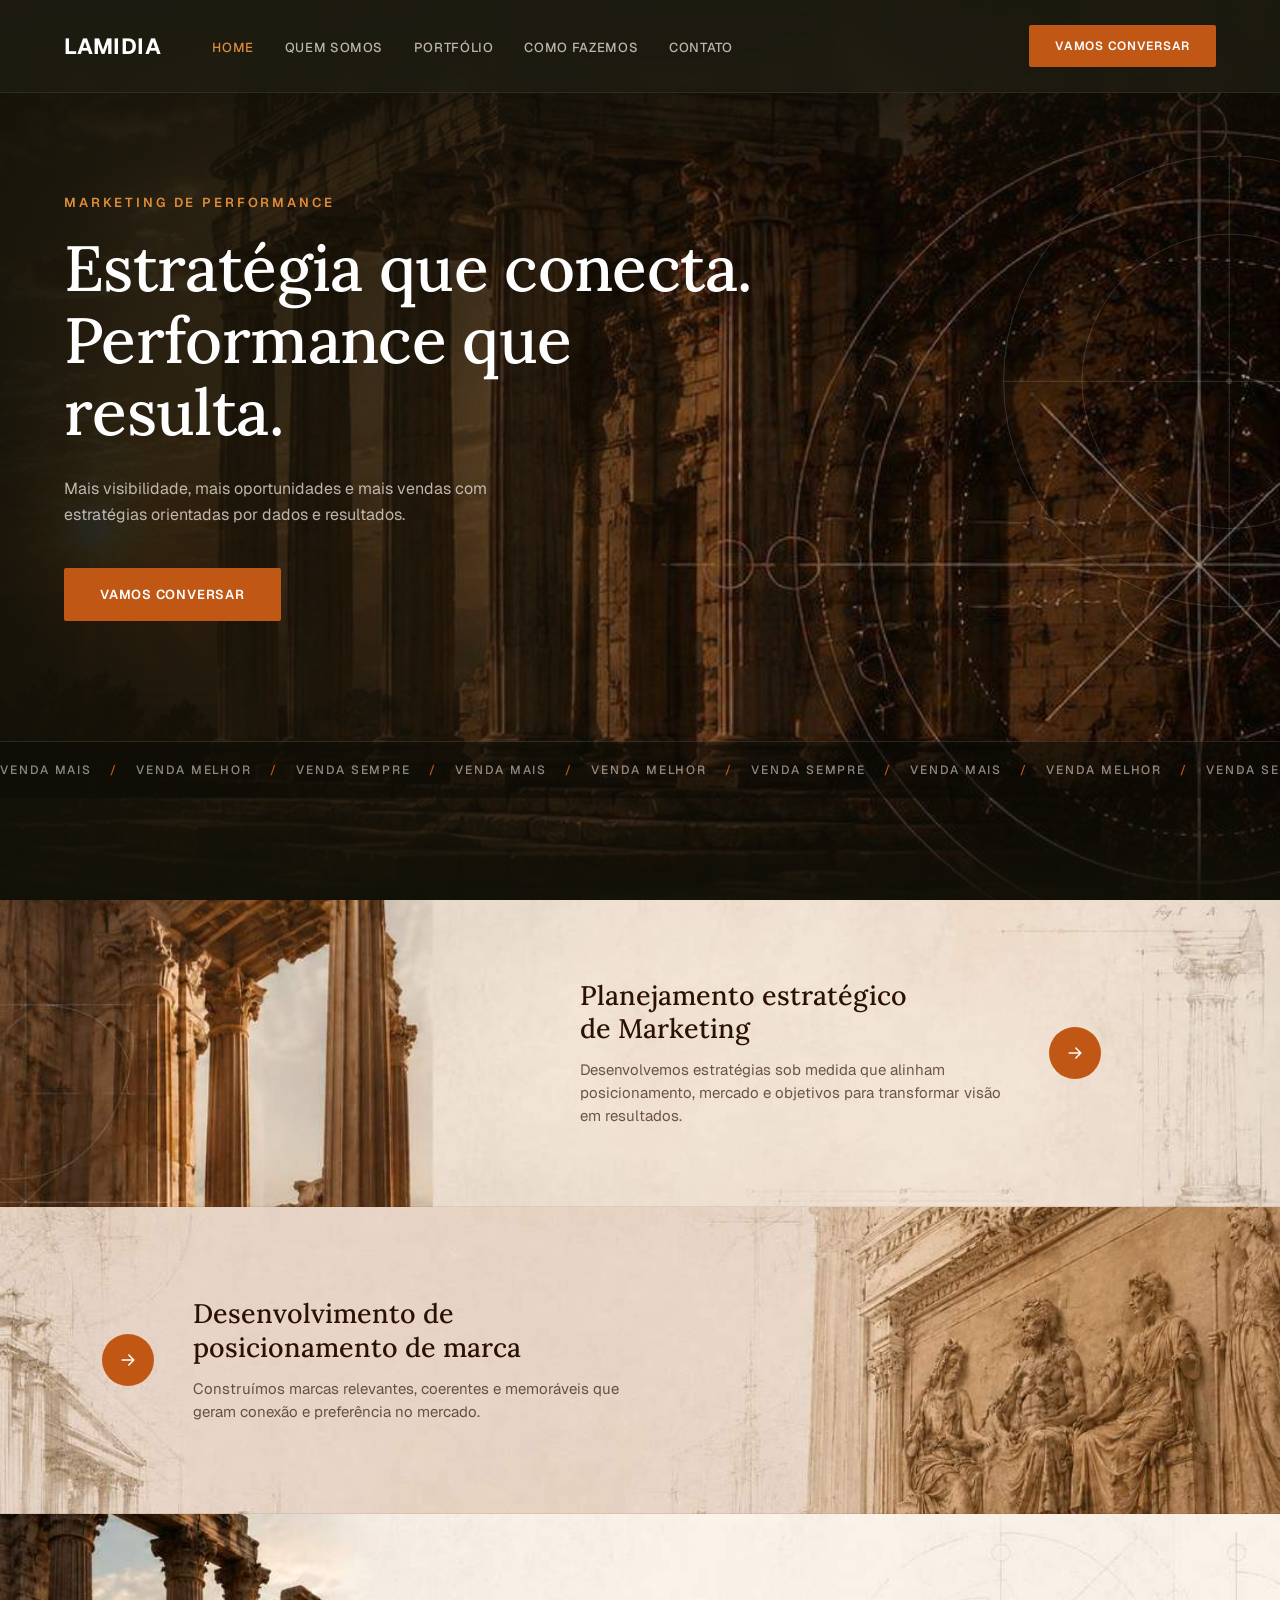
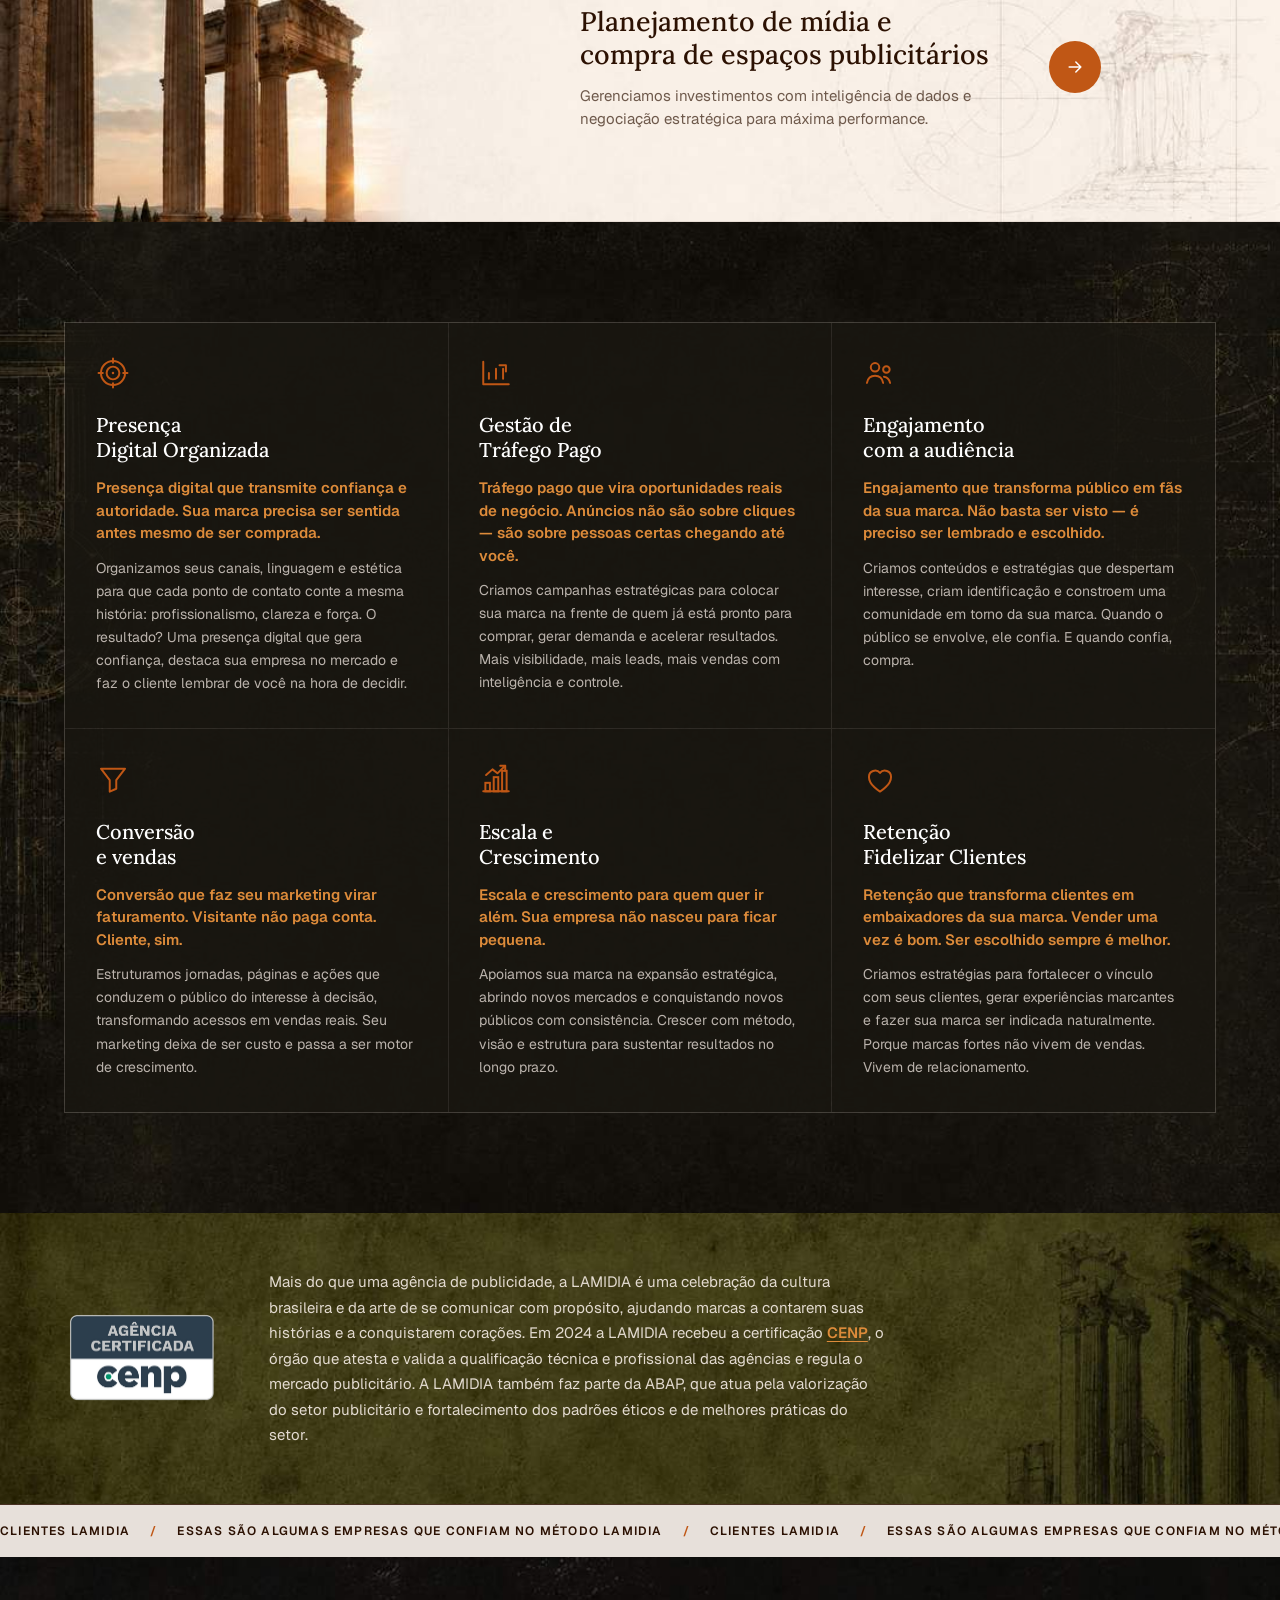
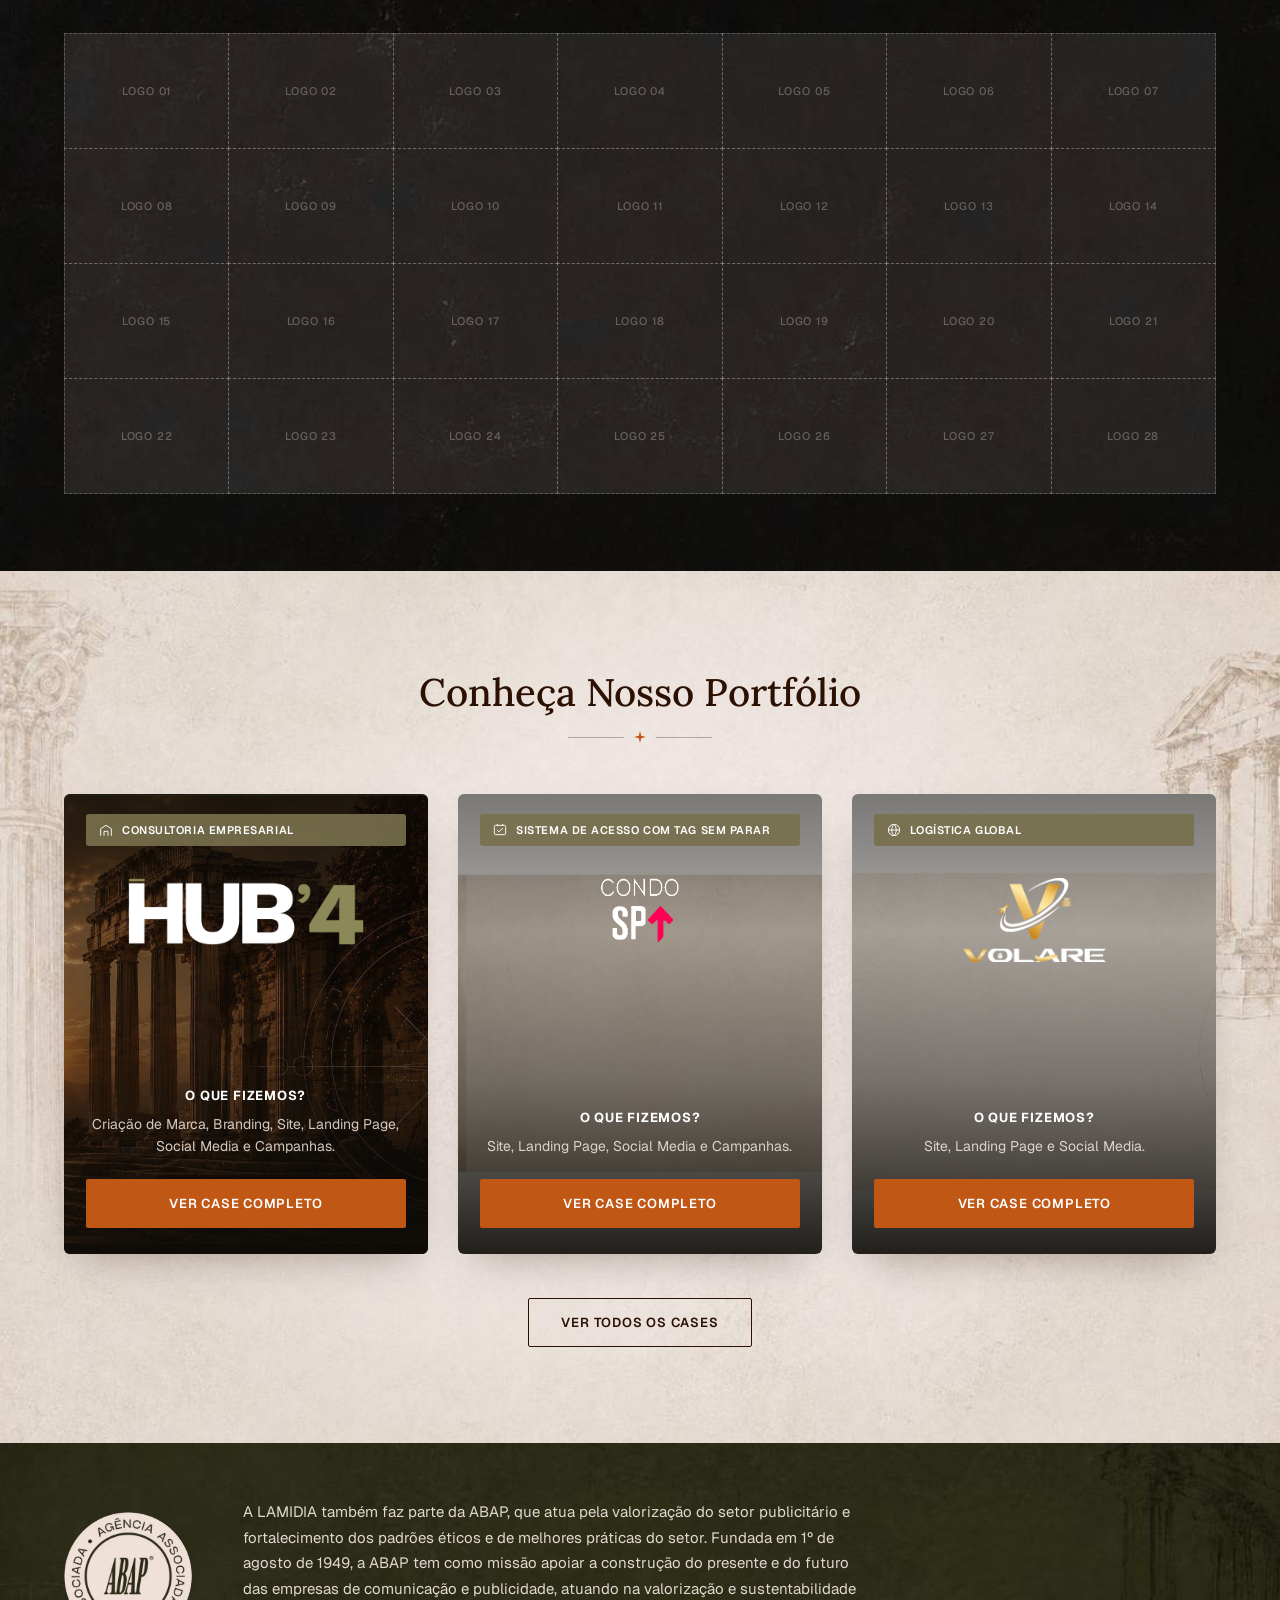
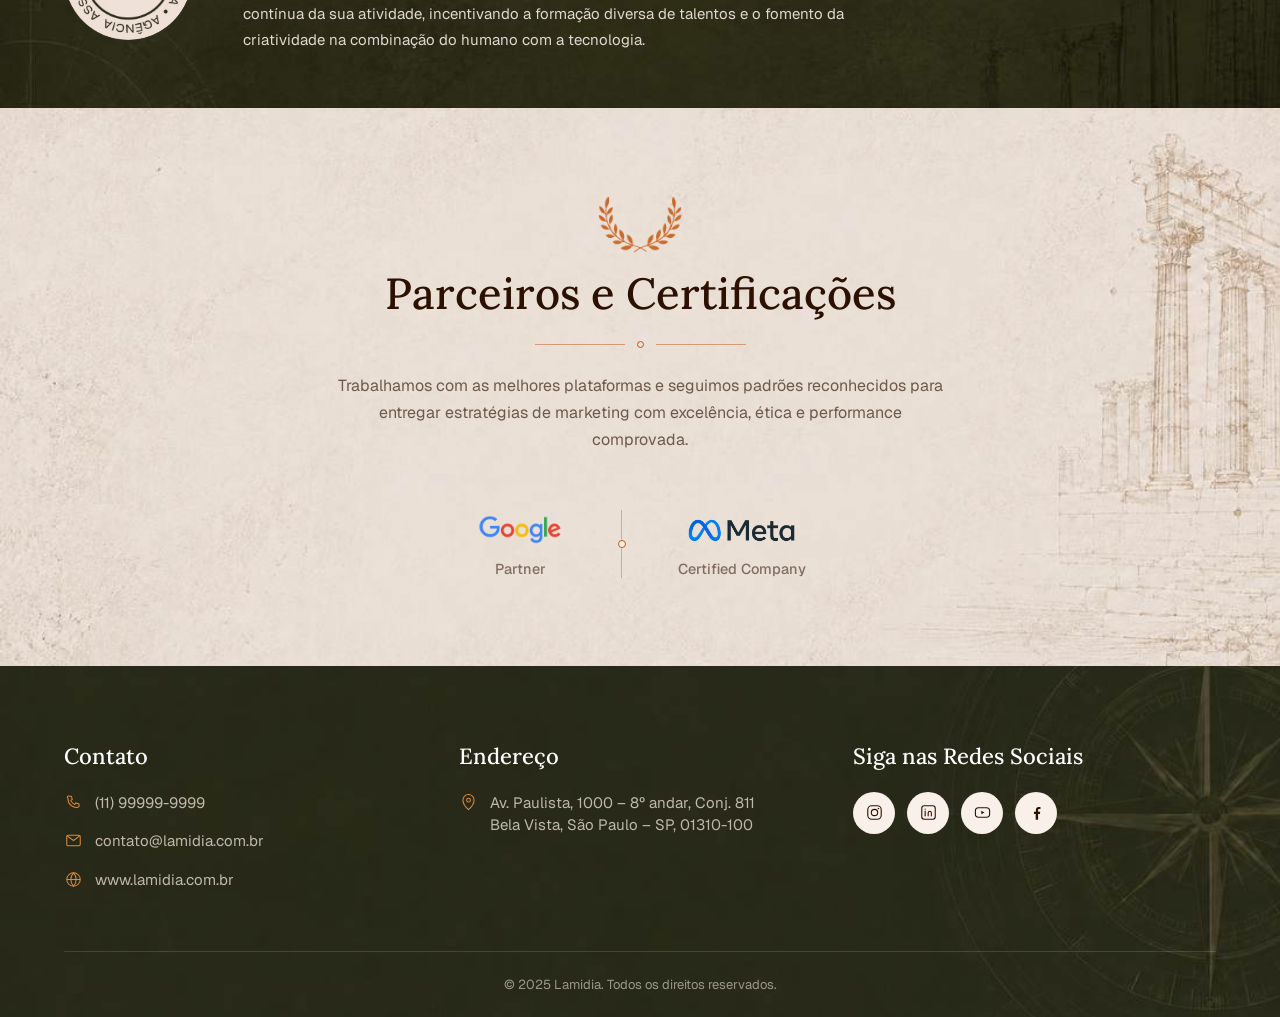
==== index.html @ 0ef8e45b "Initial commit: Home, Quem Somos, Portfólio e case A+ Real Estate Estrutura base do site com css/sty" ====
<!DOCTYPE html>
<html lang="pt-BR">
<head>
<meta charset="UTF-8">
<meta name="viewport" content="width=device-width, initial-scale=1.0">
<title>LAMIDIA — Marketing de Performance</title>
<meta name="description" content="Estratégia que conecta. Performance que resulta. Mais visibilidade, mais oportunidades e mais vendas com estratégias orientadas por dados e resultados.">

<link rel="preconnect" href="https://fonts.googleapis.com">
<link rel="preconnect" href="https://fonts.gstatic.com" crossorigin>
<link href="https://fonts.googleapis.com/css2?family=Lora:ital,wght@0,400;0,500;0,600;1,400&family=Geist:wght@400;500;600;700&display=swap" rel="stylesheet">

<link rel="stylesheet" href="css/style.css">
</head>
<body>

<a href="#hero-heading" class="skip-link">Pular para o conteúdo</a>

<header class="site-header" id="siteHeader">
  <div class="site-header__inner">

    <a href="#" class="logo" aria-label="LAMIDIA — Página inicial">
      <span class="logo__mark">LAMIDIA</span>
    </a>

    <nav class="main-nav" id="mainNav" aria-label="Navegação principal">
      <ul class="main-nav__list">
        <li><a href="index.html" class="main-nav__link is-active">Home</a></li>
        <li><a href="quem-somos.html" class="main-nav__link">Quem Somos</a></li>
        <li><a href="portfolio.html" class="main-nav__link">Portfólio</a></li>
        <li><a href="#como-fazemos" class="main-nav__link">Como Fazemos</a></li>
        <li><a href="#" class="main-nav__link">Contato</a></li>
      </ul>
    </nav>

    <a href="#contato" class="btn btn--primary btn--nav">Vamos Conversar</a>

    <button class="nav-toggle" id="navToggle" aria-label="Abrir menu" aria-expanded="false" aria-controls="mainNav">
      <span></span><span></span><span></span>
    </button>

  </div>
</header>

<main>
  <section class="hero" id="hero">
    <div class="hero__media" aria-hidden="true">
      <img src="images/hero-bg.jpg" alt="" class="hero__img">
      <div class="hero__gradient"></div>
      <svg class="hero__glyph" viewBox="0 0 600 600" aria-hidden="true">
        <circle cx="470" cy="230" r="230" fill="none" stroke="currentColor" stroke-width="1"/>
        <circle cx="470" cy="230" r="150" fill="none" stroke="currentColor" stroke-width="1"/>
        <line x1="470" y1="0" x2="470" y2="460" stroke="currentColor" stroke-width="1"/>
        <line x1="240" y1="230" x2="600" y2="230" stroke="currentColor" stroke-width="1"/>
        <circle cx="470" cy="230" r="3" fill="currentColor"/>
      </svg>
    </div>

    <div class="hero__content">
      <div class="container">
        <p class="eyebrow" data-reveal>Marketing de Performance</p>
        <h1 class="hero__heading" id="hero-heading" data-reveal>
          Estratégia que conecta.<br>
          Performance que resulta.
        </h1>
        <p class="hero__lead" data-reveal>
          Mais visibilidade, mais oportunidades e mais vendas com<br class="lead-break">
          estratégias orientadas por dados e resultados.
        </p>
        <a href="#contato" class="btn btn--primary btn--hero" data-reveal>Vamos Conversar</a>
      </div>
    </div>

    <div class="hero__ticker" aria-hidden="true">
      <div class="hero__ticker-track">
        <span>Venda Mais</span><span class="dot">/</span>
        <span>Venda Melhor</span><span class="dot">/</span>
        <span>Venda Sempre</span><span class="dot">/</span>
        <span>Venda Mais</span><span class="dot">/</span>
        <span>Venda Melhor</span><span class="dot">/</span>
        <span>Venda Sempre</span><span class="dot">/</span>
        <span>Venda Mais</span><span class="dot">/</span>
        <span>Venda Melhor</span><span class="dot">/</span>
        <span>Venda Sempre</span><span class="dot">/</span>
        <span>Venda Mais</span><span class="dot">/</span>
        <span>Venda Melhor</span><span class="dot">/</span>
        <span>Venda Sempre</span><span class="dot">/</span>
      </div>
    </div>
  </section>

  <section class="fstrip" aria-label="Nossos pilares de atuação">

    <div class="fstrip__block fstrip__block--a" style="background-image:url('images/section2-block1.jpg');">
      <div class="fstrip__inner">
        <div class="fstrip__text">
          <h3 class="fstrip__title">Planejamento estratégico<br>de Marketing</h3>
          <p class="fstrip__desc">Desenvolvemos estratégias sob medida que alinham posicionamento, mercado e objetivos para transformar visão em resultados.</p>
        </div>
        <a href="#servicos" class="fstrip__arrow" aria-label="Saiba mais sobre planejamento estratégico de marketing">
          <svg viewBox="0 0 24 24" fill="none" aria-hidden="true"><path d="M5 12h14M13 6l6 6-6 6" stroke="currentColor" stroke-width="1.8" stroke-linecap="round" stroke-linejoin="round"/></svg>
        </a>
      </div>
    </div>

    <div class="fstrip__block fstrip__block--b" style="background-image:url('images/section2-block2.jpg');">
      <div class="fstrip__inner">
        <a href="#servicos" class="fstrip__arrow" aria-label="Saiba mais sobre posicionamento de marca">
          <svg viewBox="0 0 24 24" fill="none" aria-hidden="true"><path d="M5 12h14M13 6l6 6-6 6" stroke="currentColor" stroke-width="1.8" stroke-linecap="round" stroke-linejoin="round"/></svg>
        </a>
        <div class="fstrip__text">
          <h3 class="fstrip__title">Desenvolvimento de<br>posicionamento de marca</h3>
          <p class="fstrip__desc">Construímos marcas relevantes, coerentes e memoráveis que geram conexão e preferência no mercado.</p>
        </div>
      </div>
    </div>

    <div class="fstrip__block fstrip__block--a" style="background-image:url('images/section2-block3.jpg');">
      <div class="fstrip__inner">
        <div class="fstrip__text">
          <h3 class="fstrip__title">Planejamento de mídia e<br>compra de espaços publicitários</h3>
          <p class="fstrip__desc">Gerenciamos investimentos com inteligência de dados e negociação estratégica para máxima performance.</p>
        </div>
        <a href="#servicos" class="fstrip__arrow" aria-label="Saiba mais sobre planejamento de mídia">
          <svg viewBox="0 0 24 24" fill="none" aria-hidden="true"><path d="M5 12h14M13 6l6 6-6 6" stroke="currentColor" stroke-width="1.8" stroke-linecap="round" stroke-linejoin="round"/></svg>
        </a>
      </div>
    </div>

  </section>

  <section class="services" id="servicos" style="background-image:url('images/section3-bg.jpg');">
    <div class="container">
      <div class="services__grid">

        <article class="service-card">
          <svg class="service-card__icon" viewBox="0 0 24 24" fill="none" aria-hidden="true">
            <circle cx="12" cy="12" r="8.5" stroke="currentColor" stroke-width="1.4"/>
            <circle cx="12" cy="12" r="4.5" stroke="currentColor" stroke-width="1.4"/>
            <circle cx="12" cy="12" r="0.9" fill="currentColor"/>
            <path d="M12 1.8v3M12 19.2v3M1.8 12h3M19.2 12h3" stroke="currentColor" stroke-width="1.4" stroke-linecap="round"/>
          </svg>
          <h3 class="service-card__title">Presença<br>Digital Organizada</h3>
          <p class="service-card__lead">Presença digital que transmite confiança e autoridade. Sua marca precisa ser sentida antes mesmo de ser comprada.</p>
          <p class="service-card__body">Organizamos seus canais, linguagem e estética para que cada ponto de contato conte a mesma história: profissionalismo, clareza e força. O resultado? Uma presença digital que gera confiança, destaca sua empresa no mercado e faz o cliente lembrar de você na hora de decidir.</p>
        </article>

        <article class="service-card">
          <svg class="service-card__icon" viewBox="0 0 24 24" fill="none" aria-hidden="true">
            <path d="M3 20V4M3 20h18" stroke="currentColor" stroke-width="1.4" stroke-linecap="round" stroke-linejoin="round"/>
            <path d="M7 16v-4M12 16V9M17 16v-7" stroke="currentColor" stroke-width="1.4" stroke-linecap="round"/>
            <path d="M14.5 6.5H19V11" stroke="currentColor" stroke-width="1.4" stroke-linecap="round" stroke-linejoin="round"/>
          </svg>
          <h3 class="service-card__title">Gestão de<br>Tráfego Pago</h3>
          <p class="service-card__lead">Tráfego pago que vira oportunidades reais de negócio. Anúncios não são sobre cliques — são sobre pessoas certas chegando até você.</p>
          <p class="service-card__body">Criamos campanhas estratégicas para colocar sua marca na frente de quem já está pronto para comprar, gerar demanda e acelerar resultados. Mais visibilidade, mais leads, mais vendas com inteligência e controle.</p>
        </article>

        <article class="service-card">
          <svg class="service-card__icon" viewBox="0 0 24 24" fill="none" aria-hidden="true">
            <circle cx="8.5" cy="8" r="3" stroke="currentColor" stroke-width="1.4"/>
            <circle cx="16.5" cy="9.5" r="2.3" stroke="currentColor" stroke-width="1.4"/>
            <path d="M2.8 19c.6-3.2 3-5 5.7-5s5.1 1.8 5.7 5" stroke="currentColor" stroke-width="1.4" stroke-linecap="round"/>
            <path d="M14.8 14.6c2.1.3 3.8 1.9 4.3 4.4" stroke="currentColor" stroke-width="1.4" stroke-linecap="round"/>
          </svg>
          <h3 class="service-card__title">Engajamento<br>com a audiência</h3>
          <p class="service-card__lead">Engajamento que transforma público em fãs da sua marca. Não basta ser visto — é preciso ser lembrado e escolhido.</p>
          <p class="service-card__body">Criamos conteúdos e estratégias que despertam interesse, criam identificação e constroem uma comunidade em torno da sua marca. Quando o público se envolve, ele confia. E quando confia, compra.</p>
        </article>

        <article class="service-card">
          <svg class="service-card__icon" viewBox="0 0 24 24" fill="none" aria-hidden="true">
            <path d="M3.5 4h17l-6.2 8.1v6.1l-4.6 2v-8.1L3.5 4z" stroke="currentColor" stroke-width="1.4" stroke-linejoin="round"/>
          </svg>
          <h3 class="service-card__title">Conversão<br>e vendas</h3>
          <p class="service-card__lead">Conversão que faz seu marketing virar faturamento. Visitante não paga conta. Cliente, sim.</p>
          <p class="service-card__body">Estruturamos jornadas, páginas e ações que conduzem o público do interesse à decisão, transformando acessos em vendas reais. Seu marketing deixa de ser custo e passa a ser motor de crescimento.</p>
        </article>

        <article class="service-card">
          <svg class="service-card__icon" viewBox="0 0 24 24" fill="none" aria-hidden="true">
            <path d="M3 20h18" stroke="currentColor" stroke-width="1.4" stroke-linecap="round"/>
            <rect x="4.5" y="14" width="3.2" height="6" stroke="currentColor" stroke-width="1.4"/>
            <rect x="10.4" y="10" width="3.2" height="10" stroke="currentColor" stroke-width="1.4"/>
            <rect x="16.3" y="5.5" width="3.2" height="14.5" stroke="currentColor" stroke-width="1.4"/>
            <path d="M5 8.5l4.5-4 3.5 2.8L18.5 2" stroke="currentColor" stroke-width="1.4" stroke-linecap="round" stroke-linejoin="round"/>
            <path d="M15 2h3.5v3.5" stroke="currentColor" stroke-width="1.4" stroke-linecap="round" stroke-linejoin="round"/>
          </svg>
          <h3 class="service-card__title">Escala e<br>Crescimento</h3>
          <p class="service-card__lead">Escala e crescimento para quem quer ir além. Sua empresa não nasceu para ficar pequena.</p>
          <p class="service-card__body">Apoiamos sua marca na expansão estratégica, abrindo novos mercados e conquistando novos públicos com consistência. Crescer com método, visão e estrutura para sustentar resultados no longo prazo.</p>
        </article>

        <article class="service-card">
          <svg class="service-card__icon" viewBox="0 0 24 24" fill="none" aria-hidden="true">
            <path d="M12 20.2s-7.8-4.6-7.8-10.4a4.4 4.4 0 0 1 7.8-2.8 4.4 4.4 0 0 1 7.8 2.8c0 5.8-7.8 10.4-7.8 10.4z" stroke="currentColor" stroke-width="1.4" stroke-linejoin="round"/>
          </svg>
          <h3 class="service-card__title">Retenção<br>Fidelizar Clientes</h3>
          <p class="service-card__lead">Retenção que transforma clientes em embaixadores da sua marca. Vender uma vez é bom. Ser escolhido sempre é melhor.</p>
          <p class="service-card__body">Criamos estratégias para fortalecer o vínculo com seus clientes, gerar experiências marcantes e fazer sua marca ser indicada naturalmente. Porque marcas fortes não vivem de vendas. Vivem de relacionamento.</p>
        </article>

      </div>
    </div>
  </section>

  <section class="certified" style="background-image:url('images/section4-bg.jpg');">
    <div class="container">
      <div class="certified__inner">
        <img src="images/cenp-badge.png" alt="Selo Agência Certificada CENP" class="certified__badge" loading="lazy" width="220" height="136">
        <p class="certified__text">
          Mais do que uma agência de publicidade, a LAMIDIA é uma celebração da cultura brasileira e da arte de se comunicar com propósito, ajudando marcas a contarem suas histórias e a conquistarem corações. Em 2024 a LAMIDIA recebeu a certificação <a href="https://www.cenp.com.br/" target="_blank" rel="noopener noreferrer">CENP</a>, o órgão que atesta e valida a qualificação técnica e profissional das agências e regula o mercado publicitário. A LAMIDIA também faz parte da ABAP, que atua pela valorização do setor publicitário e fortalecimento dos padrões éticos e de melhores práticas do setor.
        </p>
      </div>
    </div>
  </section>

  <div class="clients-ticker" aria-hidden="true">
    <div class="clients-ticker__track">
      <span>Clientes Lamidia</span><span class="dot">/</span>
      <span>Essas são algumas empresas que confiam no método Lamidia</span><span class="dot">/</span>
      <span>Clientes Lamidia</span><span class="dot">/</span>
      <span>Essas são algumas empresas que confiam no método Lamidia</span><span class="dot">/</span>
      <span>Clientes Lamidia</span><span class="dot">/</span>
      <span>Essas são algumas empresas que confiam no método Lamidia</span><span class="dot">/</span>
      <span>Clientes Lamidia</span><span class="dot">/</span>
      <span>Essas são algumas empresas que confiam no método Lamidia</span><span class="dot">/</span>
    </div>
  </div>

  <section class="clients" style="background-image:url('images/section5-bg.jpg');">
    <div class="container">

      <!--
        ============================================================
        GRID DE LOGOS DE CLIENTES — instruções para preenchimento
        ============================================================
        1. Copie os arquivos PNG (fundo transparente) para: images/clients/
        2. Nomeie sequencialmente: logo-01.png, logo-02.png, logo-03.png ...
        3. Para CADA logo real, substitua um bloco placeholder abaixo por:
             <div class="client-logo">
               <img src="images/clients/logo-01.png" alt="Nome do Cliente" loading="lazy">
             </div>
        4. Adicione ou remova blocos .client-logo até bater com a
           quantidade real de arquivos na pasta — o grid é fluido
           (auto-fill) e se reorganiza sozinho.
        ============================================================
      -->
      <div class="clients-grid" id="clientsGrid">
        <div class="client-logo client-logo--placeholder"><span>Logo 01</span></div>
        <div class="client-logo client-logo--placeholder"><span>Logo 02</span></div>
        <div class="client-logo client-logo--placeholder"><span>Logo 03</span></div>
        <div class="client-logo client-logo--placeholder"><span>Logo 04</span></div>
        <div class="client-logo client-logo--placeholder"><span>Logo 05</span></div>
        <div class="client-logo client-logo--placeholder"><span>Logo 06</span></div>
        <div class="client-logo client-logo--placeholder"><span>Logo 07</span></div>
        <div class="client-logo client-logo--placeholder"><span>Logo 08</span></div>
        <div class="client-logo client-logo--placeholder"><span>Logo 09</span></div>
        <div class="client-logo client-logo--placeholder"><span>Logo 10</span></div>
        <div class="client-logo client-logo--placeholder"><span>Logo 11</span></div>
        <div class="client-logo client-logo--placeholder"><span>Logo 12</span></div>
        <div class="client-logo client-logo--placeholder"><span>Logo 13</span></div>
        <div class="client-logo client-logo--placeholder"><span>Logo 14</span></div>
        <div class="client-logo client-logo--placeholder"><span>Logo 15</span></div>
        <div class="client-logo client-logo--placeholder"><span>Logo 16</span></div>
        <div class="client-logo client-logo--placeholder"><span>Logo 17</span></div>
        <div class="client-logo client-logo--placeholder"><span>Logo 18</span></div>
        <div class="client-logo client-logo--placeholder"><span>Logo 19</span></div>
        <div class="client-logo client-logo--placeholder"><span>Logo 20</span></div>
        <div class="client-logo client-logo--placeholder"><span>Logo 21</span></div>
        <div class="client-logo client-logo--placeholder"><span>Logo 22</span></div>
        <div class="client-logo client-logo--placeholder"><span>Logo 23</span></div>
        <div class="client-logo client-logo--placeholder"><span>Logo 24</span></div>
        <div class="client-logo client-logo--placeholder"><span>Logo 25</span></div>
        <div class="client-logo client-logo--placeholder"><span>Logo 26</span></div>
        <div class="client-logo client-logo--placeholder"><span>Logo 27</span></div>
        <div class="client-logo client-logo--placeholder"><span>Logo 28</span></div>
      </div>

    </div>
  </section>

  <section class="portfolio" style="background-image:url('images/section6-bg.jpg');">
    <div class="container">

      <div class="portfolio__heading">
        <h2 class="portfolio__title">Conheça Nosso Portfólio</h2>
        <div class="portfolio__divider" aria-hidden="true">
          <span></span>
          <svg viewBox="0 0 16 16" fill="none"><path d="M8 0l1.6 6.4L16 8l-6.4 1.6L8 16l-1.6-6.4L0 8l6.4-1.6L8 0z" fill="currentColor"/></svg>
          <span></span>
        </div>
      </div>

      <div class="portfolio__grid">

        <article class="portfolio-card" style="background-image:url('images/portfolio-bg-1.jpg');">
          <div class="portfolio-card__overlay"></div>
          <div class="portfolio-card__content">
            <span class="portfolio-card__tag">
              <svg viewBox="0 0 24 24" fill="none" aria-hidden="true"><path d="M4 20V10l8-5 8 5v10" stroke="currentColor" stroke-width="1.4" stroke-linecap="round" stroke-linejoin="round"/><path d="M9 20v-6h6v6" stroke="currentColor" stroke-width="1.4" stroke-linecap="round" stroke-linejoin="round"/></svg>
              Consultoria Empresarial
            </span>
            <img src="images/portfolio-hub4.png" alt="HUB4 Empresarial" class="portfolio-card__logo" loading="lazy">
            <div class="portfolio-card__body">
              <h3 class="portfolio-card__q">O que fizemos?</h3>
              <p class="portfolio-card__desc">Criação de Marca, Branding, Site, Landing Page, Social Media e Campanhas.</p>
              <button type="button" class="btn btn--primary portfolio-card__cta">Ver Case Completo</button>
            </div>
          </div>
        </article>

        <article class="portfolio-card" style="background-image:url('images/portfolio-bg-2.jpg');">
          <div class="portfolio-card__overlay"></div>
          <div class="portfolio-card__content">
            <span class="portfolio-card__tag">
              <svg viewBox="0 0 24 24" fill="none" aria-hidden="true"><rect x="3.5" y="5" width="17" height="14" rx="2" stroke="currentColor" stroke-width="1.4"/><path d="M8 5V3.5M16 5V3.5" stroke="currentColor" stroke-width="1.4" stroke-linecap="round"/><path d="M8 12.5l2.3 2.3L16 9.5" stroke="currentColor" stroke-width="1.4" stroke-linecap="round" stroke-linejoin="round"/></svg>
              Sistema de acesso com tag Sem Parar
            </span>
            <img src="images/portfolio-condosp.png" alt="Condo SP" class="portfolio-card__logo portfolio-card__logo--small" loading="lazy">
            <div class="portfolio-card__body">
              <h3 class="portfolio-card__q">O que fizemos?</h3>
              <p class="portfolio-card__desc">Site, Landing Page, Social Media e Campanhas.</p>
              <button type="button" class="btn btn--primary portfolio-card__cta">Ver Case Completo</button>
            </div>
          </div>
        </article>

        <article class="portfolio-card" style="background-image:url('images/portfolio-bg-3.jpg');">
          <div class="portfolio-card__overlay"></div>
          <div class="portfolio-card__content">
            <span class="portfolio-card__tag">
              <svg viewBox="0 0 24 24" fill="none" aria-hidden="true"><circle cx="12" cy="12" r="8.5" stroke="currentColor" stroke-width="1.4"/><path d="M3.5 12h17M12 3.5c2.2 2.3 3.4 5.3 3.4 8.5s-1.2 6.2-3.4 8.5c-2.2-2.3-3.4-5.3-3.4-8.5S9.8 5.8 12 3.5z" stroke="currentColor" stroke-width="1.4"/></svg>
              Logística Global
            </span>
            <img src="images/portfolio-volare.png" alt="Volare Logística" class="portfolio-card__logo" loading="lazy">
            <div class="portfolio-card__body">
              <h3 class="portfolio-card__q">O que fizemos?</h3>
              <p class="portfolio-card__desc">Site, Landing Page e Social Media.</p>
              <button type="button" class="btn btn--primary portfolio-card__cta">Ver Case Completo</button>
            </div>
          </div>
        </article>

      </div>

      <div class="portfolio__more">
        <button type="button" class="btn btn--outline portfolio__more-btn">Ver Todos os Cases</button>
      </div>

    </div>
  </section>

  <section class="certified certified--abap" style="background-image:url('images/section7-bg.jpg');">
    <div class="container">
      <div class="certified__inner">
        <img src="images/abap-badge.png" alt="Selo Agência Associada ABAP" class="certified__badge certified__badge--round" loading="lazy" width="176" height="176">
        <p class="certified__text">
          A LAMIDIA também faz parte da ABAP, que atua pela valorização do setor publicitário e fortalecimento dos padrões éticos e de melhores práticas do setor. Fundada em 1º de agosto de 1949, a ABAP tem como missão apoiar a construção do presente e do futuro das empresas de comunicação e publicidade, atuando na valorização e sustentabilidade contínua da sua atividade, incentivando a formação diversa de talentos e o fomento da criatividade na combinação do humano com a tecnologia.
        </p>
      </div>
    </div>
  </section>

  <section class="partners" style="background-image:url('images/section8-bg.jpg');">
    <div class="container">
      <div class="partners__inner">

        <img src="images/laurel-icon.png" alt="" class="partners__laurel" aria-hidden="true" loading="lazy">

        <h2 class="partners__title">Parceiros e Certificações</h2>

        <div class="partners__divider" aria-hidden="true">
          <span></span>
          <i></i>
          <span></span>
        </div>

        <p class="partners__subtitle">Trabalhamos com as melhores plataformas e seguimos padrões reconhecidos para entregar estratégias de marketing com excelência, ética e performance comprovada.</p>

        <div class="partners__logos">
          <div class="partners__logo-card">
            <img src="images/logo-google.png" alt="Google Partner" loading="lazy">
            <span>Partner</span>
          </div>
          <div class="partners__logo-divider" aria-hidden="true"></div>
          <div class="partners__logo-card">
            <img src="images/logo-meta.png" alt="Meta Certified Company" loading="lazy">
            <span>Certified Company</span>
          </div>
        </div>

      </div>
    </div>
  </section>

  <!-- Próximas seções (Quem Somos, Cases, Conteúdo, Footer) entram aqui -->
</main>

<footer class="site-footer" style="background-image:url('images/footer-bg.jpg');">
  <div class="container">
    <div class="site-footer__grid">

      <div class="site-footer__col">
        <h3 class="site-footer__heading">Contato</h3>
        <ul class="site-footer__list">
          <li>
            <svg viewBox="0 0 24 24" fill="none" aria-hidden="true"><path d="M6.5 4h2.7l1.3 4-2 1.3a11 11 0 0 0 5.2 5.2l1.3-2 4 1.3v2.7a1.5 1.5 0 0 1-1.6 1.5C10.6 19.4 4.6 13.4 5 6.6A1.5 1.5 0 0 1 6.5 4z" stroke="currentColor" stroke-width="1.3" stroke-linejoin="round"/></svg>
            <a href="tel:+5511999999999">(11) 99999-9999</a>
          </li>
          <li>
            <svg viewBox="0 0 24 24" fill="none" aria-hidden="true"><rect x="3.5" y="5.5" width="17" height="13" rx="1.6" stroke="currentColor" stroke-width="1.3"/><path d="M4.5 6.5L12 12l7.5-5.5" stroke="currentColor" stroke-width="1.3" stroke-linecap="round" stroke-linejoin="round"/></svg>
            <a href="mailto:contato@lamidia.com.br">contato@lamidia.com.br</a>
          </li>
          <li>
            <svg viewBox="0 0 24 24" fill="none" aria-hidden="true"><circle cx="12" cy="12" r="8.5" stroke="currentColor" stroke-width="1.3"/><path d="M3.5 12h17M12 3.5c2.2 2.3 3.4 5.3 3.4 8.5s-1.2 6.2-3.4 8.5c-2.2-2.3-3.4-5.3-3.4-8.5S9.8 5.8 12 3.5z" stroke="currentColor" stroke-width="1.3"/></svg>
            <a href="https://www.lamidia.com.br" target="_blank" rel="noopener noreferrer">www.lamidia.com.br</a>
          </li>
        </ul>
      </div>

      <div class="site-footer__col">
        <h3 class="site-footer__heading">Endereço</h3>
        <ul class="site-footer__list">
          <li>
            <svg viewBox="0 0 24 24" fill="none" aria-hidden="true"><path d="M12 21s7-6.5 7-12a7 7 0 1 0-14 0c0 5.5 7 12 7 12z" stroke="currentColor" stroke-width="1.3" stroke-linejoin="round"/><circle cx="12" cy="9" r="2.4" stroke="currentColor" stroke-width="1.3"/></svg>
            <span>Av. Paulista, 1000 – 8º andar, Conj. 811<br>Bela Vista, São Paulo – SP, 01310-100</span>
          </li>
        </ul>
      </div>

      <div class="site-footer__col">
        <h3 class="site-footer__heading">Siga nas Redes Sociais</h3>
        <div class="site-footer__social">
          <a href="#" class="site-footer__social-icon" aria-label="Instagram da LAMIDIA">
            <svg viewBox="0 0 24 24" fill="none"><rect x="3.5" y="3.5" width="17" height="17" rx="5" stroke="currentColor" stroke-width="1.4"/><circle cx="12" cy="12" r="4" stroke="currentColor" stroke-width="1.4"/><circle cx="17" cy="7" r="1" fill="currentColor"/></svg>
          </a>
          <a href="#" class="site-footer__social-icon" aria-label="LinkedIn da LAMIDIA">
            <svg viewBox="0 0 24 24" fill="none"><rect x="3.5" y="3.5" width="17" height="17" rx="3" stroke="currentColor" stroke-width="1.4"/><path d="M7.8 10.2v6M7.8 7.8v.01M11.6 16.2v-3.6c0-1.2.8-2.2 2.1-2.2 1.2 0 1.9 1 1.9 2.2v3.6" stroke="currentColor" stroke-width="1.4" stroke-linecap="round" stroke-linejoin="round"/></svg>
          </a>
          <a href="#" class="site-footer__social-icon" aria-label="YouTube da LAMIDIA">
            <svg viewBox="0 0 24 24" fill="none"><rect x="3" y="6" width="18" height="12" rx="4" stroke="currentColor" stroke-width="1.4"/><path d="M10.5 9.7v4.6l4-2.3-4-2.3z" fill="currentColor"/></svg>
          </a>
          <a href="#" class="site-footer__social-icon" aria-label="Facebook da LAMIDIA">
            <svg viewBox="0 0 24 24" fill="none"><path d="M14 21v-7h2.3l.4-3H14V9.2c0-.9.2-1.5 1.5-1.5H17V5.1C16.7 5 15.8 5 14.8 5c-2.1 0-3.6 1.3-3.6 3.7V11H8.8v3H11v7h3z" fill="currentColor"/></svg>
          </a>
        </div>
      </div>

    </div>

    <div class="site-footer__bottom">
      <p>© 2025 Lamidia. Todos os direitos reservados.</p>
    </div>
  </div>
</footer>

<script src="js/script.js"></script>
</body>
</html>
---- css/style.css ----
/* =========================================================
   LAMIDIA — Design Tokens
   Extraídos do design system oficial (Apollo, Ionic, Zeus,
   Hades, Ares, Poseidon, Hermes, Athena, Artemis, Epic, Olympus)
   ========================================================= */
:root {
  /* Cores de marca */
  --c-apollo:        #2c1102;   /* Apollo Dark Brown */
  --c-ionic:         #f9f0e9;   /* Ionic Beige */
  --c-zeus:          #dd8b3a;   /* Zeus Yellow */
  --c-hades-copper:  #c05715;   /* Hades Copper */
  --c-ares:          #962d06;   /* Ares Terracota */
  --c-hades-ember:   #dc3712;   /* Hades Ember */
  --c-poseidon:      #162910;   /* Poseidon Green */
  --c-hermes:        #525e45;   /* Hermes Green */
  --c-athena:        #78714d;   /* Athena Green */
  --c-artemis:       #392008;   /* Artemis Brown */
  --c-epic-gray:     #e7e0da;   /* Epic Gray */
  --c-olympus:       #fefefe;   /* Olympus White */

  /* Papéis semânticos */
  --bg-night:        #201f14;  /* base escura (nav / rodapé da hero) derivada da Athena Green */
  --bg-night-deep:   #121108;  /* preto quente para faixas e overlays */
  --text-on-dark:      var(--c-ionic);
  --text-on-dark-muted: rgba(249, 240, 233, 0.72);
  --text-accent:     var(--c-zeus);
  --accent:          var(--c-hades-copper);
  --accent-hover:    var(--c-ares);

  /* Tipografia */
  --font-display: 'Lora', Georgia, 'Times New Roman', serif;
  --font-body: 'Geist', -apple-system, BlinkMacSystemFont, 'Segoe UI', sans-serif;

  /* Layout */
  --container-w: 1320px;
  --header-h: 92px;
  --ease: cubic-bezier(.22, 1, .36, 1);
}

/* =========================================================
   Reset
   ========================================================= */
*, *::before, *::after { box-sizing: border-box; }
html { scroll-behavior: smooth; }
body {
  margin: 0;
  font-family: var(--font-body);
  background: var(--bg-night-deep);
  color: var(--text-on-dark);
  -webkit-font-smoothing: antialiased;
  text-rendering: optimizeLegibility;
}
img { max-width: 100%; display: block; }
a { color: inherit; text-decoration: none; }
ul { list-style: none; margin: 0; padding: 0; }
button { font: inherit; }

.container {
  width: 100%;
  max-width: var(--container-w);
  margin-inline: auto;
  padding-inline: clamp(24px, 5vw, 64px);
}

/* Foco visível para acessibilidade de teclado */
a:focus-visible,
button:focus-visible {
  outline: 2px solid var(--c-zeus);
  outline-offset: 3px;
  border-radius: 2px;
}

.skip-link {
  position: absolute;
  left: -999px;
  top: auto;
  background: var(--c-olympus);
  color: var(--c-apollo);
  padding: 12px 20px;
  z-index: 200;
  font-weight: 600;
}
.skip-link:focus {
  left: 16px;
  top: 16px;
}

/* =========================================================
   Botões
   ========================================================= */
.btn {
  display: inline-flex;
  align-items: center;
  justify-content: center;
  gap: 8px;
  font-family: var(--font-body);
  font-weight: 600;
  font-size: 0.8125rem;
  letter-spacing: 0.06em;
  text-transform: uppercase;
  padding: 16px 30px;
  border-radius: 2px;
  border: none;
  cursor: pointer;
  transition: background-color .25s var(--ease), transform .25s var(--ease), box-shadow .25s var(--ease);
  white-space: nowrap;
}
.btn--primary {
  background: var(--accent);
  color: var(--c-olympus);
}
.btn--primary:hover {
  background: var(--accent-hover);
  transform: translateY(-1px);
  box-shadow: 0 8px 24px -8px rgba(192, 87, 21, 0.6);
}
.btn--nav { padding: 13px 26px; font-size: 0.75rem; }
.btn--hero { padding: 18px 36px; font-size: 0.8125rem; }

/* =========================================================
   Header / Navegação
   ========================================================= */
.site-header {
  position: fixed;
  inset-inline: 0;
  top: 0;
  z-index: 100;
  background: rgba(32, 31, 20, 0.72);
  backdrop-filter: blur(10px);
  -webkit-backdrop-filter: blur(10px);
  border-bottom: 1px solid rgba(249, 240, 233, 0.08);
  transition: background-color .3s var(--ease), padding .3s var(--ease);
}
.site-header__inner {
  max-width: var(--container-w);
  margin-inline: auto;
  padding: 22px clamp(24px, 5vw, 64px);
  display: flex;
  align-items: center;
  gap: clamp(24px, 4vw, 56px);
  height: var(--header-h);
}

.logo__mark {
  font-family: var(--font-body);
  font-weight: 700;
  font-size: 1.375rem;
  letter-spacing: 0.02em;
  color: var(--c-olympus);
  white-space: nowrap;
}

.main-nav { flex: 1; }
.main-nav__list {
  display: flex;
  align-items: center;
  gap: clamp(18px, 2.4vw, 34px);
}
.main-nav__link {
  font-size: 0.8125rem;
  font-weight: 500;
  letter-spacing: 0.05em;
  text-transform: uppercase;
  color: var(--text-on-dark-muted);
  position: relative;
  padding-bottom: 4px;
  transition: color .2s var(--ease);
}
.main-nav__link::after {
  content: '';
  position: absolute;
  left: 0; right: 0; bottom: -2px;
  height: 1px;
  background: var(--c-zeus);
  transform: scaleX(0);
  transform-origin: left;
  transition: transform .25s var(--ease);
}
.main-nav__link:hover { color: var(--text-on-dark); }
.main-nav__link:hover::after { transform: scaleX(1); }
.main-nav__link.is-active {
  color: var(--c-zeus);
}

.nav-toggle {
  display: none;
  flex-direction: column;
  justify-content: center;
  gap: 5px;
  width: 40px;
  height: 40px;
  background: none;
  border: none;
  cursor: pointer;
  margin-left: auto;
}
.nav-toggle span {
  display: block;
  width: 100%;
  height: 2px;
  background: var(--c-olympus);
  transition: transform .3s var(--ease), opacity .3s var(--ease);
}
.nav-toggle[aria-expanded="true"] span:nth-child(1) { transform: translateY(7px) rotate(45deg); }
.nav-toggle[aria-expanded="true"] span:nth-child(2) { opacity: 0; }
.nav-toggle[aria-expanded="true"] span:nth-child(3) { transform: translateY(-7px) rotate(-45deg); }

/* =========================================================
   Hero
   ========================================================= */
.hero {
  position: relative;
  min-height: 100svh;
  display: flex;
  flex-direction: column;
  justify-content: center;
  overflow: hidden;
  background: var(--bg-night);
}

.hero__media {
  position: absolute;
  inset: 0;
  z-index: 0;
}
.hero__img {
  width: 100%;
  height: 100%;
  object-fit: cover;
  object-position: 70% 50%;
}
.hero__gradient {
  position: absolute;
  inset: 0;
  background:
    linear-gradient(90deg, rgba(18,17,8,0.94) 0%, rgba(18,17,8,0.72) 32%, rgba(18,17,8,0.22) 58%, rgba(18,17,8,0.15) 100%),
    linear-gradient(0deg, rgba(18,17,8,0.9) 0%, rgba(18,17,8,0) 16%, rgba(18,17,8,0) 78%, rgba(18,17,8,0.85) 100%);
}
.hero__glyph {
  position: absolute;
  right: -6%;
  top: 50%;
  transform: translateY(-50%);
  width: min(46vw, 620px);
  height: auto;
  color: rgba(249, 240, 233, 0.16);
  pointer-events: none;
}

.hero__content {
  position: relative;
  z-index: 2;
  padding-top: var(--header-h);
  padding-bottom: 120px;
}

.eyebrow {
  font-family: var(--font-body);
  font-size: 0.8125rem;
  font-weight: 600;
  letter-spacing: 0.22em;
  text-transform: uppercase;
  color: var(--text-accent);
  margin: 0 0 22px;
}

.hero__heading {
  font-family: var(--font-display);
  font-weight: 500;
  font-size: clamp(2.4rem, 5vw, 4.25rem);
  line-height: 1.12;
  letter-spacing: -0.01em;
  color: var(--c-olympus);
  margin: 0 0 28px;
  max-width: 18ch;
}

.hero__lead {
  font-size: clamp(1rem, 1.15vw, 1.1875rem);
  line-height: 1.6;
  color: var(--text-on-dark-muted);
  max-width: 40ch;
  margin: 0 0 40px;
  font-weight: 400;
}

/* Reveal on load */
[data-reveal] {
  opacity: 0;
  transform: translateY(18px);
  animation: reveal .8s var(--ease) forwards;
}
.eyebrow[data-reveal] { animation-delay: .05s; }
.hero__heading[data-reveal] { animation-delay: .15s; }
.hero__lead[data-reveal] { animation-delay: .32s; }
.btn--hero[data-reveal] { animation-delay: .46s; }

@keyframes reveal {
  to { opacity: 1; transform: translateY(0); }
}

/* Ticker */
.hero__ticker {
  position: relative;
  z-index: 2;
  border-top: 1px solid rgba(249, 240, 233, 0.12);
  background: rgba(12, 11, 6, 0.55);
  overflow: hidden;
  padding: 20px 0;
}
.hero__ticker-track {
  display: flex;
  width: max-content;
  gap: 14px;
  white-space: nowrap;
  animation: ticker 32s linear infinite;
  font-size: 0.75rem;
  font-weight: 500;
  letter-spacing: 0.16em;
  text-transform: uppercase;
  color: rgba(249, 240, 233, 0.55);
}
.hero__ticker-track .dot {
  color: var(--c-hades-copper);
  padding-inline: 4px;
}
.hero__ticker:hover .hero__ticker-track {
  animation-play-state: paused;
}
@keyframes ticker {
  from { transform: translateX(0); }
  to   { transform: translateX(-50%); }
}

@media (prefers-reduced-motion: reduce) {
  [data-reveal] { animation: none; opacity: 1; transform: none; }
  .hero__ticker-track { animation: none; }
  html { scroll-behavior: auto; }
}

/* =========================================================
   Feature Strip — 3 blocos alternados
   ========================================================= */
.fstrip {
  background: var(--c-ionic);
}

.fstrip__block {
  position: relative;
  min-height: clamp(230px, 24vw, 320px);
  display: flex;
  align-items: center;
  background-color: var(--c-ionic);
  background-repeat: no-repeat;
  background-size: cover;
  background-position: center center;
  border-bottom: 1px solid rgba(44, 17, 2, 0.08);
}

.fstrip__inner {
  width: 100%;
  max-width: var(--container-w);
  margin-inline: auto;
  padding-inline: clamp(24px, 5vw, 64px);
  display: flex;
  align-items: center;
  gap: clamp(20px, 3vw, 40px);
}

.fstrip__text {
  max-width: 430px;
}

.fstrip__title {
  font-family: var(--font-display);
  font-weight: 500;
  font-size: clamp(1.375rem, 2.1vw, 1.75rem);
  line-height: 1.25;
  color: var(--c-apollo);
  margin: 0 0 12px;
}

.fstrip__desc {
  font-family: var(--font-body);
  font-size: 0.9375rem;
  line-height: 1.55;
  color: rgba(44, 17, 2, 0.68);
  margin: 0;
}

.fstrip__arrow {
  flex-shrink: 0;
  display: flex;
  align-items: center;
  justify-content: center;
  width: 52px;
  height: 52px;
  border-radius: 50%;
  background: var(--accent);
  color: var(--c-olympus);
  transition: background-color .25s var(--ease), transform .25s var(--ease);
}
.fstrip__arrow svg { width: 20px; height: 20px; }
.fstrip__arrow:hover {
  background: var(--accent-hover);
  transform: scale(1.08);
}

/* Bloco A: espaço reservado (foto) à esquerda do container — texto desloca à direita */
.fstrip__block--a .fstrip__inner {
  justify-content: flex-end;
  padding-right: clamp(8%, 14vw, 220px);
}
.fstrip__block--a .fstrip__text { text-align: left; }

/* Bloco B (invertido): foto à direita do container — texto desloca à esquerda, seta primeiro */
.fstrip__block--b .fstrip__inner {
  justify-content: flex-start;
  padding-left: clamp(4%, 8vw, 120px);
}

/* =========================================================
   Services — 6 blocos de serviço
   ========================================================= */
.services {
  position: relative;
  background-color: var(--bg-night-deep);
  background-repeat: no-repeat;
  background-size: cover;
  background-position: top center;
  padding-block: clamp(56px, 8vw, 100px);
}

.services__grid {
  display: grid;
  grid-template-columns: repeat(3, 1fr);
  gap: 1px;
  background: rgba(249, 240, 233, 0.1);
  border: 1px solid rgba(249, 240, 233, 0.1);
}

.service-card {
  background: rgba(20, 18, 12, 0.82);
  padding: clamp(28px, 2.6vw, 44px) clamp(24px, 2.4vw, 38px);
  display: flex;
  flex-direction: column;
}

.service-card__icon {
  width: 34px;
  height: 34px;
  color: var(--accent);
  margin-bottom: 22px;
}

.service-card__title {
  font-family: var(--font-display);
  font-weight: 500;
  font-size: 1.25rem;
  line-height: 1.28;
  color: var(--c-olympus);
  margin: 0 0 14px;
}

.service-card__lead {
  font-family: var(--font-body);
  font-weight: 600;
  font-size: 0.9375rem;
  line-height: 1.5;
  color: var(--text-accent);
  margin: 0 0 12px;
}

.service-card__body {
  font-family: var(--font-body);
  font-weight: 400;
  font-size: 0.875rem;
  line-height: 1.65;
  color: var(--text-on-dark-muted);
  margin: 0;
}

/* =========================================================
   Certified — faixa CENP
   ========================================================= */
.certified {
  background-color: var(--c-artemis);
  background-repeat: no-repeat;
  background-size: cover;
  background-position: center;
  padding-block: clamp(36px, 5vw, 56px);
}

.certified__inner {
  display: flex;
  align-items: center;
  gap: clamp(28px, 4vw, 56px);
}

.certified__badge {
  flex-shrink: 0;
  width: clamp(140px, 12vw, 176px);
  height: auto;
  border-radius: 10px;
}

.certified__text {
  font-family: var(--font-body);
  font-size: 0.9375rem;
  line-height: 1.7;
  color: rgba(249, 240, 233, 0.88);
  max-width: 62ch;
  margin: 0;
}
.certified__text a {
  color: var(--c-zeus);
  text-decoration: underline;
  text-underline-offset: 3px;
  font-weight: 600;
  transition: color .2s var(--ease);
}
.certified__text a:hover { color: var(--c-olympus); }

/* =========================================================
   Clients Ticker — faixa clara com marquee
   ========================================================= */
.clients-ticker {
  position: relative;
  overflow: hidden;
  background: var(--c-epic-gray);
  border-top: 1px solid rgba(44, 17, 2, 0.85);
  padding: 18px 0;
}
.clients-ticker__track {
  display: flex;
  width: max-content;
  gap: 14px;
  white-space: nowrap;
  animation: ticker 42s linear infinite;
  font-size: 0.75rem;
  font-weight: 600;
  letter-spacing: 0.1em;
  text-transform: uppercase;
  color: var(--c-apollo);
}
.clients-ticker__track .dot {
  color: var(--c-hades-copper);
  padding-inline: 6px;
}
.clients-ticker:hover .clients-ticker__track {
  animation-play-state: paused;
}

@media (prefers-reduced-motion: reduce) {
  .clients-ticker__track { animation: none; }
}

/* =========================================================
   Clients — grid de logos
   ========================================================= */
.clients {
  background-color: var(--bg-night-deep);
  background-repeat: no-repeat;
  background-size: cover;
  background-position: center;
  padding-block: clamp(48px, 6vw, 80px);
}

.clients-grid {
  display: grid;
  grid-template-columns: repeat(auto-fill, minmax(150px, 1fr));
  gap: 1px;
  background: rgba(249, 240, 233, 0.08);
  border: 1px solid rgba(249, 240, 233, 0.08);
}

.client-logo {
  background: rgba(249, 240, 233, 0.02);
  min-height: 116px;
  display: flex;
  align-items: center;
  justify-content: center;
  padding: 22px;
}

.client-logo img {
  max-width: 100%;
  max-height: 56px;
  width: auto;
  height: auto;
  filter: grayscale(1) brightness(1.6) opacity(0.62);
  transition: filter .3s var(--ease), transform .3s var(--ease);
}
.client-logo:hover img {
  filter: grayscale(0) brightness(1) opacity(1);
  transform: scale(1.04);
}

/* Placeholder visual — remova ao inserir os logos reais */
.client-logo--placeholder {
  border: 1px dashed rgba(249, 240, 233, 0.18);
  margin: -1px;
}
.client-logo--placeholder span {
  font-family: var(--font-body);
  font-size: 0.6875rem;
  font-weight: 500;
  letter-spacing: 0.08em;
  text-transform: uppercase;
  color: rgba(249, 240, 233, 0.3);
}

/* =========================================================
   Portfolio — Conheça Nosso Portfólio
   ========================================================= */
.portfolio {
  background-color: var(--c-ionic);
  background-repeat: no-repeat;
  background-size: cover;
  background-position: center;
  padding-block: clamp(56px, 8vw, 96px);
}

.portfolio__heading {
  text-align: center;
  margin-bottom: clamp(32px, 4vw, 52px);
}
.portfolio__title {
  font-family: var(--font-display);
  font-weight: 500;
  font-size: clamp(1.75rem, 3vw, 2.5rem);
  color: var(--c-apollo);
  margin: 0 0 14px;
}
.portfolio__divider {
  display: flex;
  align-items: center;
  justify-content: center;
  gap: 10px;
  color: var(--accent);
}
.portfolio__divider span {
  width: 56px;
  height: 1px;
  background: rgba(44, 17, 2, 0.3);
}
.portfolio__divider svg { width: 12px; height: 12px; }

.portfolio__grid {
  display: grid;
  grid-template-columns: repeat(3, 1fr);
  gap: clamp(20px, 2.4vw, 32px);
}

.portfolio-card {
  position: relative;
  display: flex;
  flex-direction: column;
  border-radius: 6px;
  overflow: hidden;
  box-shadow: 0 18px 40px -18px rgba(44, 17, 2, 0.35);
  background-color: var(--bg-night-deep);
  background-size: cover;
  background-position: center;
  background-repeat: no-repeat;
  min-height: 460px;
}

.portfolio-card__overlay {
  position: absolute;
  inset: 0;
  background:
    linear-gradient(180deg, rgba(15,12,8,0.55) 0%, rgba(15,12,8,0.35) 30%, rgba(15,12,8,0.55) 62%, rgba(15,12,8,0.92) 100%);
}

.portfolio-card__content {
  position: relative;
  z-index: 1;
  display: flex;
  flex-direction: column;
  flex: 1;
  padding: 20px 22px 26px;
}

.portfolio-card__tag {
  align-self: stretch;
  display: inline-flex;
  align-items: center;
  gap: 8px;
  background: rgba(120, 113, 77, 0.9);
  color: var(--c-olympus);
  font-family: var(--font-body);
  font-weight: 600;
  font-size: 0.6875rem;
  letter-spacing: 0.05em;
  text-transform: uppercase;
  padding: 8px 12px;
  border-radius: 3px;
  line-height: 1.3;
}
.portfolio-card__tag svg {
  width: 16px;
  height: 16px;
  flex-shrink: 0;
}

.portfolio-card__logo {
  max-width: 74%;
  max-height: 84px;
  width: auto;
  height: auto;
  margin: 32px auto 8px;
}
.portfolio-card__logo--small {
  max-height: 64px;
}

.portfolio-card__body {
  margin-top: auto;
  text-align: center;
}
.portfolio-card__q {
  font-family: var(--font-body);
  font-weight: 700;
  font-size: 0.8125rem;
  letter-spacing: 0.06em;
  text-transform: uppercase;
  color: var(--c-olympus);
  margin: 0 0 10px;
}
.portfolio-card__desc {
  font-family: var(--font-body);
  font-size: 0.875rem;
  line-height: 1.55;
  color: rgba(249, 240, 233, 0.82);
  margin: 0 0 22px;
}
.portfolio-card__cta {
  width: 100%;
}

.portfolio__more {
  text-align: center;
  margin-top: clamp(28px, 3.5vw, 44px);
}
.btn--outline {
  background: transparent;
  color: var(--c-apollo);
  border: 1.5px solid var(--c-apollo);
  padding: 15px 32px;
}
.btn--outline:hover {
  background: var(--c-apollo);
  color: var(--c-olympus);
}

.certified__badge--round {
  border-radius: 50%;
  width: clamp(120px, 10vw, 152px);
}
.certified--abap { background-color: var(--bg-night); }

/* =========================================================
   Partners — Parceiros e Certificações
   ========================================================= */
.partners {
  background-color: var(--c-ionic);
  background-repeat: no-repeat;
  background-size: cover;
  background-position: center;
  padding-block: clamp(56px, 7vw, 88px);
}

.partners__inner {
  display: flex;
  flex-direction: column;
  align-items: center;
  text-align: center;
}

.partners__laurel {
  width: 84px;
  height: auto;
  margin-bottom: 12px;
}

.partners__title {
  font-family: var(--font-display);
  font-weight: 500;
  font-size: clamp(1.75rem, 3.4vw, 2.75rem);
  color: var(--c-apollo);
  margin: 0 0 20px;
}

.partners__divider {
  display: flex;
  align-items: center;
  justify-content: center;
  gap: 12px;
  margin-bottom: 24px;
}
.partners__divider span {
  width: 90px;
  height: 1px;
  background: rgba(192, 87, 21, 0.5);
}
.partners__divider i {
  width: 7px;
  height: 7px;
  border-radius: 50%;
  border: 1.4px solid var(--accent);
  display: block;
}

.partners__subtitle {
  max-width: 56ch;
  font-family: var(--font-body);
  font-size: 1rem;
  line-height: 1.7;
  color: rgba(44, 17, 2, 0.65);
  margin: 0 0 clamp(36px, 5vw, 56px);
}

.partners__logos {
  display: flex;
  align-items: center;
  justify-content: center;
  gap: clamp(28px, 4vw, 48px);
}

.partners__logo-divider {
  position: relative;
  width: 1px;
  height: 68px;
  background: rgba(44, 17, 2, 0.22);
}
.partners__logo-divider::after {
  content: '';
  position: absolute;
  left: 50%;
  top: 50%;
  transform: translate(-50%, -50%);
  width: 8px;
  height: 8px;
  border-radius: 50%;
  border: 1.4px solid var(--accent);
  background: var(--c-ionic);
}

.partners__logo-card {
  display: flex;
  flex-direction: column;
  align-items: center;
  gap: 10px;
}
.partners__logo-card img {
  height: 40px;
  width: auto;
}
.partners__logo-card span {
  font-family: var(--font-body);
  font-weight: 500;
  font-size: 0.9rem;
  color: rgba(44, 17, 2, 0.55);
}

/* =========================================================
   Site Footer
   ========================================================= */
.site-footer {
  background-color: var(--bg-night);
  background-repeat: no-repeat;
  background-size: cover;
  background-position: right center;
  padding-top: clamp(48px, 6vw, 76px);
}

.site-footer__grid {
  display: grid;
  grid-template-columns: repeat(3, 1fr);
  gap: 32px;
  padding-bottom: clamp(40px, 5vw, 60px);
}

.site-footer__heading {
  font-family: var(--font-display);
  font-weight: 500;
  font-size: 1.375rem;
  color: var(--c-olympus);
  margin: 0 0 22px;
}

.site-footer__list {
  list-style: none;
  margin: 0;
  padding: 0;
  display: flex;
  flex-direction: column;
  gap: 16px;
}
.site-footer__list li {
  display: flex;
  align-items: flex-start;
  gap: 12px;
}
.site-footer__list svg {
  width: 19px;
  height: 19px;
  flex-shrink: 0;
  margin-top: 1px;
  color: var(--c-zeus);
}
.site-footer__list a,
.site-footer__list span {
  font-family: var(--font-body);
  font-size: 0.9375rem;
  line-height: 1.5;
  color: var(--text-on-dark-muted);
  transition: color .2s var(--ease);
}
.site-footer__list a:hover { color: var(--c-olympus); }

.site-footer__social {
  display: flex;
  gap: 12px;
}
.site-footer__social-icon {
  display: flex;
  align-items: center;
  justify-content: center;
  width: 42px;
  height: 42px;
  border-radius: 50%;
  background: var(--c-ionic);
  color: var(--c-apollo);
  transition: background-color .2s var(--ease), transform .2s var(--ease);
}
.site-footer__social-icon svg { width: 19px; height: 19px; }
.site-footer__social-icon:hover {
  background: var(--c-zeus);
  transform: translateY(-2px);
}

.site-footer__bottom {
  border-top: 1px solid rgba(249, 240, 233, 0.14);
  padding-block: 24px;
  text-align: center;
}
.site-footer__bottom p {
  margin: 0;
  font-family: var(--font-body);
  font-size: 0.8125rem;
  color: rgba(249, 240, 233, 0.55);
}

/* =========================================================
   About — Quem Somos
   ========================================================= */
.eyebrow--dark { color: var(--accent); }

.breadcrumb {
  font-family: var(--font-body);
  font-size: 0.8125rem;
  letter-spacing: 0.04em;
  color: rgba(249, 240, 233, 0.6);
  display: flex;
  gap: 8px;
  margin-bottom: 18px;
}
.breadcrumb a { color: rgba(249, 240, 233, 0.85); }
.breadcrumb a:hover { color: var(--c-zeus); }
.breadcrumb span[aria-current] { color: var(--c-zeus); }

.about-banner {
  position: relative;
  min-height: 320px;
  display: flex;
  align-items: flex-end;
  background-color: var(--bg-night);
  background-size: cover;
  background-position: center;
  padding-top: var(--header-h);
}
.about-banner__overlay {
  position: absolute;
  inset: 0;
  background: linear-gradient(180deg, rgba(18,17,8,0.75) 0%, rgba(18,17,8,0.55) 40%, rgba(18,17,8,0.92) 100%);
}
.about-banner__content {
  position: relative;
  z-index: 1;
  padding-bottom: 44px;
}
.about-banner__title {
  font-family: var(--font-display);
  font-weight: 500;
  font-size: clamp(2.25rem, 4.5vw, 3.5rem);
  color: var(--c-olympus);
  margin: 0;
}

/* Story */
.story {
  background: var(--c-ionic);
  padding-block: clamp(56px, 8vw, 96px);
}
.story__inner {
  display: grid;
  grid-template-columns: 1.15fr 0.85fr;
  gap: clamp(40px, 6vw, 80px);
  align-items: start;
}
.story__heading {
  font-family: var(--font-display);
  font-weight: 500;
  font-size: clamp(1.75rem, 3vw, 2.375rem);
  color: var(--c-apollo);
  margin: 0 0 24px;
  max-width: 16ch;
}
.story__text p {
  font-family: var(--font-body);
  font-size: 0.9375rem;
  line-height: 1.75;
  color: rgba(44, 17, 2, 0.72);
  margin: 0 0 20px;
}
.story__text p:last-child { margin-bottom: 0; }

.story__media {
  position: relative;
  min-height: 460px;
}
.story__photo {
  position: absolute;
  border-radius: 4px;
  object-fit: cover;
  box-shadow: 0 24px 48px -20px rgba(44, 17, 2, 0.4);
}
.story__photo--a {
  width: 68%;
  height: 78%;
  top: 0;
  left: 0;
  z-index: 2;
}
.story__photo--b {
  width: 58%;
  height: 56%;
  bottom: 0;
  right: 0;
  z-index: 1;
  border: 6px solid var(--c-ionic);
}

/* Pillars: Propósito / Missão / Visão */
.pillars {
  background: var(--c-olympus);
  padding-block: clamp(48px, 6vw, 80px);
}
.pillar {
  display: grid;
  grid-template-columns: 100px 1fr;
  gap: 24px;
  padding-block: clamp(28px, 3.5vw, 40px);
  border-bottom: 1px solid rgba(44, 17, 2, 0.1);
}
.pillar:first-child { padding-top: 0; }
.pillar:last-child { border-bottom: none; padding-bottom: 0; }
.pillar__index {
  font-family: var(--font-display);
  font-size: 2.5rem;
  font-weight: 500;
  color: rgba(192, 87, 21, 0.3);
  line-height: 1;
}
.pillar__title {
  font-family: var(--font-display);
  font-weight: 500;
  font-size: 1.625rem;
  color: var(--c-apollo);
  margin: 0 0 12px;
}
.pillar__body p {
  font-family: var(--font-body);
  font-size: 0.9375rem;
  line-height: 1.7;
  color: rgba(44, 17, 2, 0.68);
  margin: 0;
  max-width: 68ch;
}

/* Values */
.values {
  background-color: var(--bg-night);
  background-size: cover;
  background-position: center;
  padding-block: clamp(56px, 7vw, 88px);
}
.values__inner {
  max-width: 780px;
}
.values__tags {
  display: flex;
  flex-wrap: wrap;
  gap: 10px;
  margin: 18px 0 32px;
}
.values__tags span {
  font-family: var(--font-body);
  font-size: 0.75rem;
  font-weight: 600;
  letter-spacing: 0.04em;
  text-transform: uppercase;
  color: var(--c-zeus);
  border: 1px solid rgba(221, 139, 58, 0.4);
  padding: 8px 16px;
  border-radius: 100px;
}
.values__text {
  font-family: var(--font-body);
  font-size: 0.9375rem;
  line-height: 1.75;
  color: rgba(249, 240, 233, 0.75);
  margin: 0 0 18px;
}
.values__text:last-child { margin-bottom: 0; }

/* CTA */
.about-cta {
  background: var(--c-ionic);
  padding-block: clamp(56px, 7vw, 88px);
}
.about-cta__inner {
  display: flex;
  align-items: center;
  justify-content: space-between;
  flex-wrap: wrap;
  gap: 24px;
}
.about-cta__inner h2 {
  font-family: var(--font-display);
  font-weight: 500;
  font-size: clamp(1.5rem, 2.6vw, 2.125rem);
  color: var(--c-apollo);
  margin: 0;
  max-width: 20ch;
}

/* =========================================================
   Portfolio Page
   ========================================================= */
.pf-banner {
  background-color: var(--c-ionic);
  background-size: cover;
  background-position: center;
  padding-top: calc(var(--header-h) + 56px);
  padding-bottom: 56px;
  text-align: center;
}
.pf-banner__divider {
  display: flex;
  align-items: center;
  justify-content: center;
  gap: 12px;
  color: var(--accent);
  margin-bottom: 18px;
}
.pf-banner__divider span { width: 70px; height: 1px; background: rgba(192,87,21,0.45); }
.pf-banner__divider svg { width: 20px; height: 20px; }
.pf-banner__title {
  font-family: var(--font-display);
  font-weight: 500;
  font-size: clamp(2.5rem, 5vw, 4rem);
  color: var(--c-apollo);
  margin: 0 0 14px;
}
.pf-banner__subtitle {
  font-family: var(--font-body);
  font-size: 1rem;
  color: rgba(44,17,2,0.62);
  margin: 0 0 22px;
}
.pf-banner__subtitle strong { color: var(--accent); font-weight: 600; }
.pf-banner__laurel { width: 68px; height: auto; margin: 0 auto; }

.pf-strip {
  background: var(--bg-night-deep);
  color: rgba(249,240,233,0.65);
  font-family: var(--font-body);
  font-size: 0.75rem;
  font-weight: 600;
  letter-spacing: 0.18em;
  text-transform: uppercase;
  text-align: center;
  padding: 14px 0;
  display: flex;
  align-items: center;
  justify-content: center;
  gap: 16px;
}
.pf-strip i { width: 4px; height: 4px; border-radius: 50%; background: var(--c-zeus); display: inline-block; }

.pf-grid-section {
  background-color: var(--bg-night);
  background-size: cover;
  background-position: top center;
  padding-block: clamp(48px, 6vw, 72px);
}
.pf-grid {
  display: grid;
  grid-template-columns: repeat(3, 1fr);
  gap: 22px;
}

.pf-card {
  position: relative;
  border-radius: 6px;
  overflow: hidden;
  min-height: 400px;
  display: flex;
  background-color: var(--bg-night-deep);
  box-shadow: 0 16px 36px -18px rgba(0,0,0,0.5);
}
.pf-card__photo {
  position: absolute;
  inset: 0;
  background-size: cover;
  background-position: center;
  opacity: 0.28;
}
.pf-card__overlay {
  position: absolute;
  inset: 0;
  background: linear-gradient(180deg, rgba(15,12,8,0.5) 0%, rgba(15,12,8,0.3) 32%, rgba(15,12,8,0.55) 60%, rgba(15,12,8,0.92) 100%);
}
.pf-card__content {
  position: relative;
  z-index: 1;
  display: flex;
  flex-direction: column;
  align-items: center;
  text-align: center;
  flex: 1;
  padding: 18px 20px 24px;
}
.pf-card__tag {
  align-self: stretch;
  display: inline-flex;
  align-items: center;
  justify-content: center;
  gap: 8px;
  background: rgba(120, 113, 77, 0.9);
  color: var(--c-olympus);
  font-family: var(--font-body);
  font-weight: 600;
  font-size: 0.6875rem;
  letter-spacing: 0.04em;
  text-transform: uppercase;
  padding: 8px 10px;
  border-radius: 3px;
}
.pf-card__tag svg { width: 15px; height: 15px; flex-shrink: 0; }

.pf-card__logo-box {
  display: flex;
  align-items: center;
  justify-content: center;
  height: 72px;
  width: 100%;
  margin: 28px 0 8px;
}
.pf-card__logo {
  max-width: 80%;
  max-height: 100%;
  width: auto;
  height: auto;
  object-fit: contain;
}
.pf-card__logo--80 { max-height: 80%; }
.pf-card__logo--130 { max-height: 130%; }
.pf-card__logo--70 { max-height: 70%; }
.pf-card__logo--63 { max-height: 63%; }
.pf-card__logo--57 { max-height: 57%; }
.pf-card__logo--140 { max-height: 140%; }
.pf-card__logo--161 { max-height: 161%; }
.pf-card__logo--110 { max-height: 110%; }

.pf-card__body { margin-top: auto; }
.pf-card__q {
  font-family: var(--font-body);
  font-weight: 700;
  font-size: 0.75rem;
  letter-spacing: 0.06em;
  text-transform: uppercase;
  color: var(--c-olympus);
  margin: 0 0 8px;
}
.pf-card__body p {
  font-family: var(--font-body);
  font-size: 0.8125rem;
  line-height: 1.5;
  color: rgba(249,240,233,0.8);
  margin: 0 0 18px;
  max-width: 26ch;
  margin-inline: auto;
}
.pf-card__cta {
  width: 40px;
  height: 40px;
  border-radius: 50%;
  border: none;
  background: var(--accent);
  color: var(--c-olympus);
  display: inline-flex;
  align-items: center;
  justify-content: center;
  cursor: pointer;
  transition: background-color .2s var(--ease), transform .2s var(--ease);
}
.pf-card__cta svg { width: 17px; height: 17px; }
.pf-card__cta:hover { background: var(--accent-hover); transform: scale(1.08); }

/* CTA card variant */
.pf-card--cta {
  background: var(--bg-night-deep);
  align-items: center;
  justify-content: center;
}
.pf-card__frame {
  position: absolute;
  inset: 14px;
  border: 1px solid rgba(221, 139, 58, 0.55);
  border-radius: 3px;
}
.pf-card__frame::before {
  content: '';
  position: absolute;
  inset: 6px;
  border: 1px solid rgba(221, 139, 58, 0.3);
}
.pf-card__content--cta {
  justify-content: center;
  padding: 32px 24px;
}
.pf-card__cta-laurel { width: 50px; height: auto; margin-bottom: 14px; }
.pf-card__content--cta h3 {
  font-family: var(--font-display);
  font-weight: 500;
  font-size: 1.5rem;
  color: var(--c-zeus);
  margin: 0 0 14px;
  line-height: 1.25;
}
.pf-card__content--cta p {
  font-family: var(--font-body);
  font-size: 0.875rem;
  color: rgba(249,240,233,0.72);
  margin: 0 0 24px;
  max-width: 26ch;
}

/* Diferenciais */
.pf-diff {
  background: var(--c-ionic);
  padding-block: clamp(48px, 6vw, 76px);
  text-align: center;
}
.pf-diff__lead {
  font-family: var(--font-body);
  font-size: 0.9375rem;
  color: rgba(44,17,2,0.7);
  max-width: 62ch;
  margin: 0 auto 20px;
}
.pf-diff__divider {
  display: flex;
  align-items: center;
  justify-content: center;
  gap: 10px;
  margin-bottom: clamp(32px, 4vw, 52px);
}
.pf-diff__divider span { width: 60px; height: 1px; background: rgba(44,17,2,0.25); }
.pf-diff__divider i { width: 6px; height: 6px; border-radius: 2px; transform: rotate(45deg); border: 1.3px solid var(--accent); }

.pf-diff__grid {
  display: grid;
  grid-template-columns: repeat(5, 1fr);
  gap: 24px;
}
.pf-diff__item svg {
  width: 34px;
  height: 34px;
  color: var(--accent);
  margin-bottom: 14px;
}
.pf-diff__icon-box {
  height: 34px;
  display: flex;
  align-items: center;
  justify-content: center;
  margin-bottom: 14px;
}
.pf-diff__laurel { max-width: 40px; max-height: 100%; width: auto; height: auto; margin: 0; }
.pf-diff__item h4 {
  font-family: var(--font-body);
  font-weight: 700;
  font-size: 0.8125rem;
  letter-spacing: 0.03em;
  text-transform: uppercase;
  color: var(--c-apollo);
  margin: 0 0 8px;
}
.pf-diff__item p {
  font-family: var(--font-body);
  font-size: 0.8125rem;
  line-height: 1.5;
  color: rgba(44,17,2,0.6);
  margin: 0;
}

/* =========================================================
   Responsivo
   ========================================================= */
@media (max-width: 960px) {
  .portfolio__grid { grid-template-columns: 1fr; max-width: 460px; margin-inline: auto; }
}

@media (max-width: 960px) {
  .services__grid { grid-template-columns: repeat(2, 1fr); }
}

@media (max-width: 640px) {
  .services__grid { grid-template-columns: 1fr; }
  .service-card { padding: 26px clamp(20px, 6vw, 32px); }
  .certified__inner { flex-direction: column; align-items: flex-start; text-align: left; }
  .certified__badge { width: 140px; }
  .clients-ticker__track { font-size: 0.6875rem; gap: 10px; }
  .partners__logos { flex-direction: column; gap: 28px; }
  .partners__logo-divider { width: 60px; height: 1px; }
  .partners__logo-divider::after { }
  .site-footer__grid { grid-template-columns: 1fr; gap: 36px; }
}

@media (max-width: 1100px) {
  .pf-grid { grid-template-columns: repeat(2, 1fr); }
}

@media (max-width: 900px) {
  .story__inner { grid-template-columns: 1fr; }
  .story__media { min-height: 340px; margin-top: 8px; order: -1; }
  .pillar { grid-template-columns: 60px 1fr; }
  .pillar__index { font-size: 1.75rem; }
  .about-cta__inner { flex-direction: column; align-items: flex-start; }
  .pf-grid { grid-template-columns: 1fr; }
  .pf-diff__grid { grid-template-columns: repeat(2, 1fr); gap: 32px; }
}

@media (max-width: 640px) {
  .pf-diff__grid { grid-template-columns: 1fr; }
}

@media (max-width: 960px) {
  .main-nav {
    position: fixed;
    inset: var(--header-h) 0 0 0;
    background: var(--bg-night);
    padding: 40px clamp(24px, 6vw, 64px);
    transform: translateY(-8px);
    opacity: 0;
    visibility: hidden;
    transition: opacity .3s var(--ease), transform .3s var(--ease), visibility .3s;
  }
  .main-nav.is-open {
    opacity: 1;
    transform: translateY(0);
    visibility: visible;
  }
  .main-nav__list {
    flex-direction: column;
    align-items: flex-start;
    gap: 26px;
  }
  .main-nav__link { font-size: 1rem; }
  .btn--nav { display: none; }
  .nav-toggle { display: flex; }

  .hero__glyph { opacity: .6; }
}

@media (max-width: 640px) {
  .site-header__inner { padding-block: 18px; }
  .hero__content { padding-bottom: 90px; }
  .hero__heading { max-width: 100%; }
  .hero__lead .lead-break { display: none; }
  .hero__ticker-track { font-size: 0.6875rem; gap: 10px; }
}

@media (max-width: 860px) {
  .fstrip__block {
    min-height: 0;
    background-image: none !important;
    border-bottom: none;
  }
  .fstrip__block::before {
    content: '';
    display: block;
    width: 100%;
    height: 180px;
    background-image: inherit;
    background-size: cover;
    background-repeat: no-repeat;
  }
  .fstrip__block--a::before { background-position: left center; }
  .fstrip__block--b::before { background-position: right center; }

  .fstrip__inner {
    flex-direction: column;
    align-items: flex-start;
    justify-content: flex-start !important;
    padding: 28px clamp(24px, 6vw, 48px) 36px !important;
    gap: 20px;
  }
  .fstrip__block--b .fstrip__inner { flex-direction: column-reverse; }
  .fstrip__text { max-width: 100%; }
  .fstrip__arrow { margin: 0; }
}
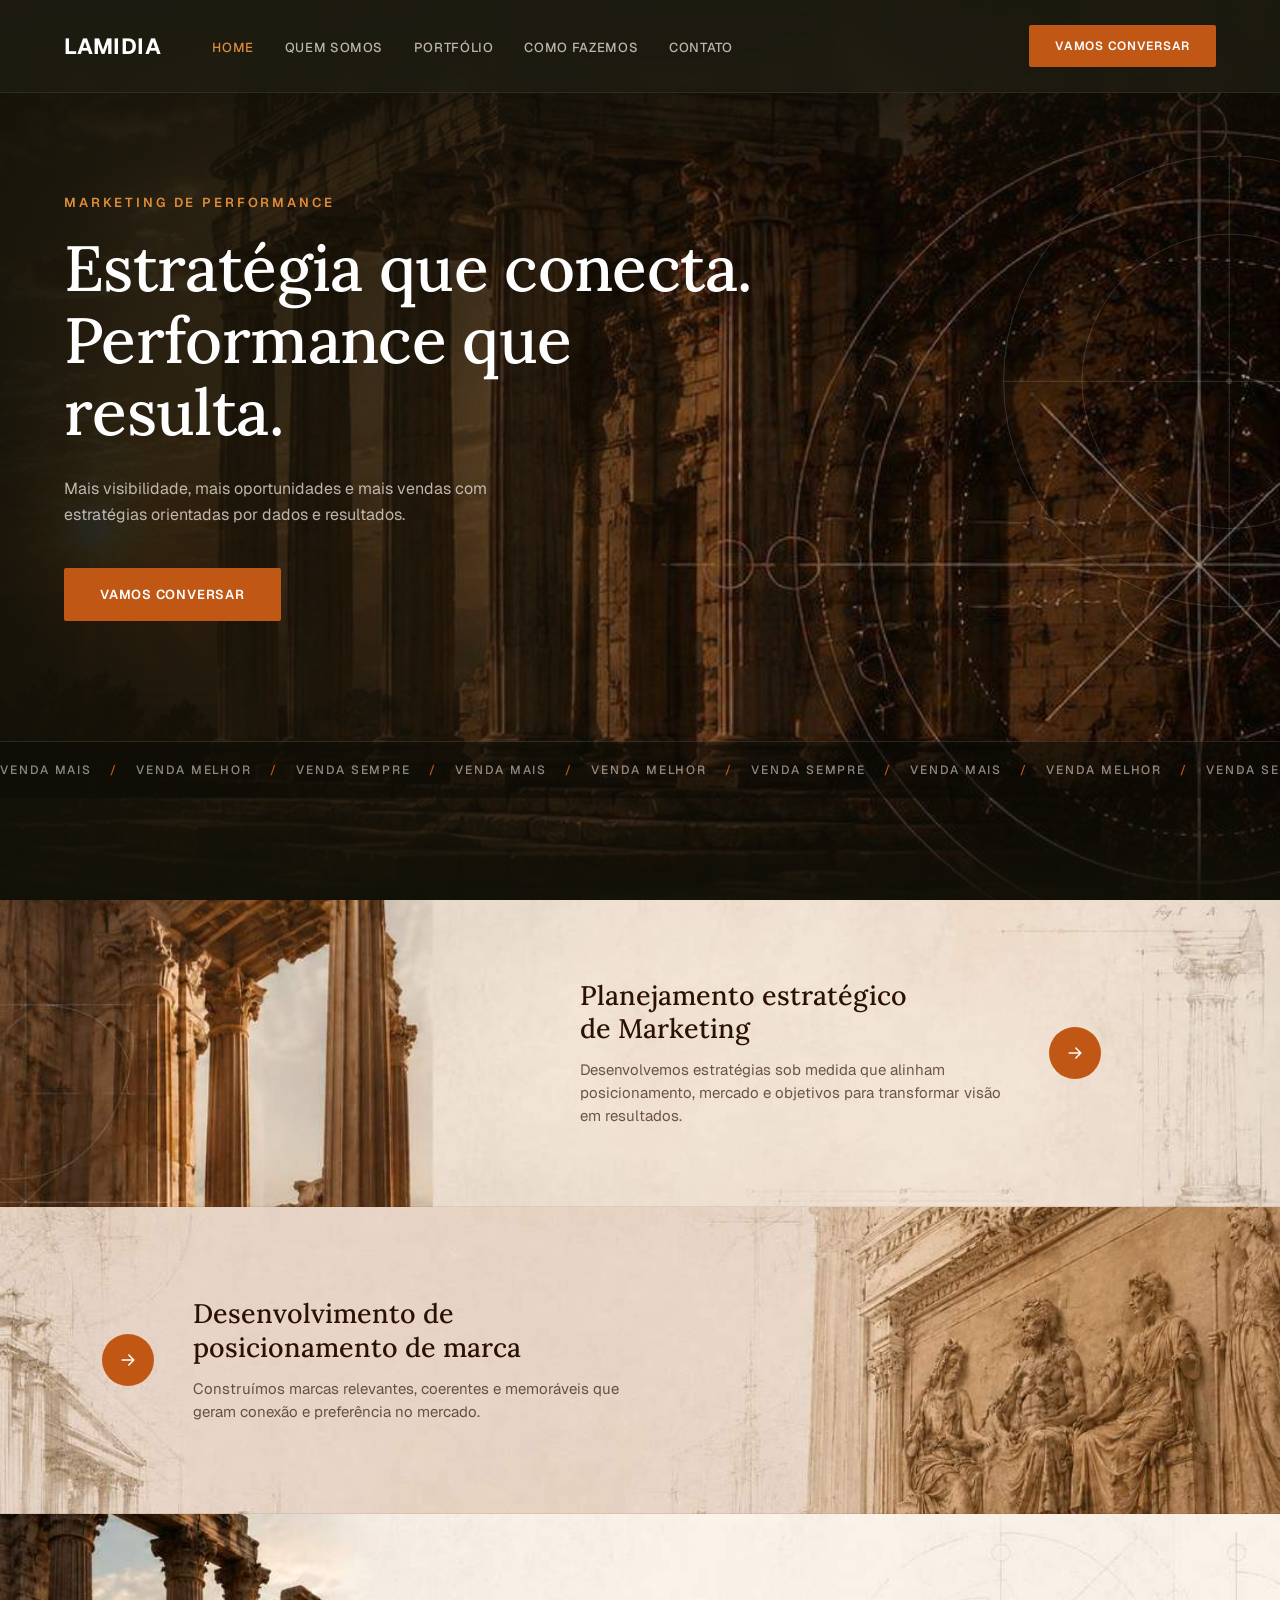
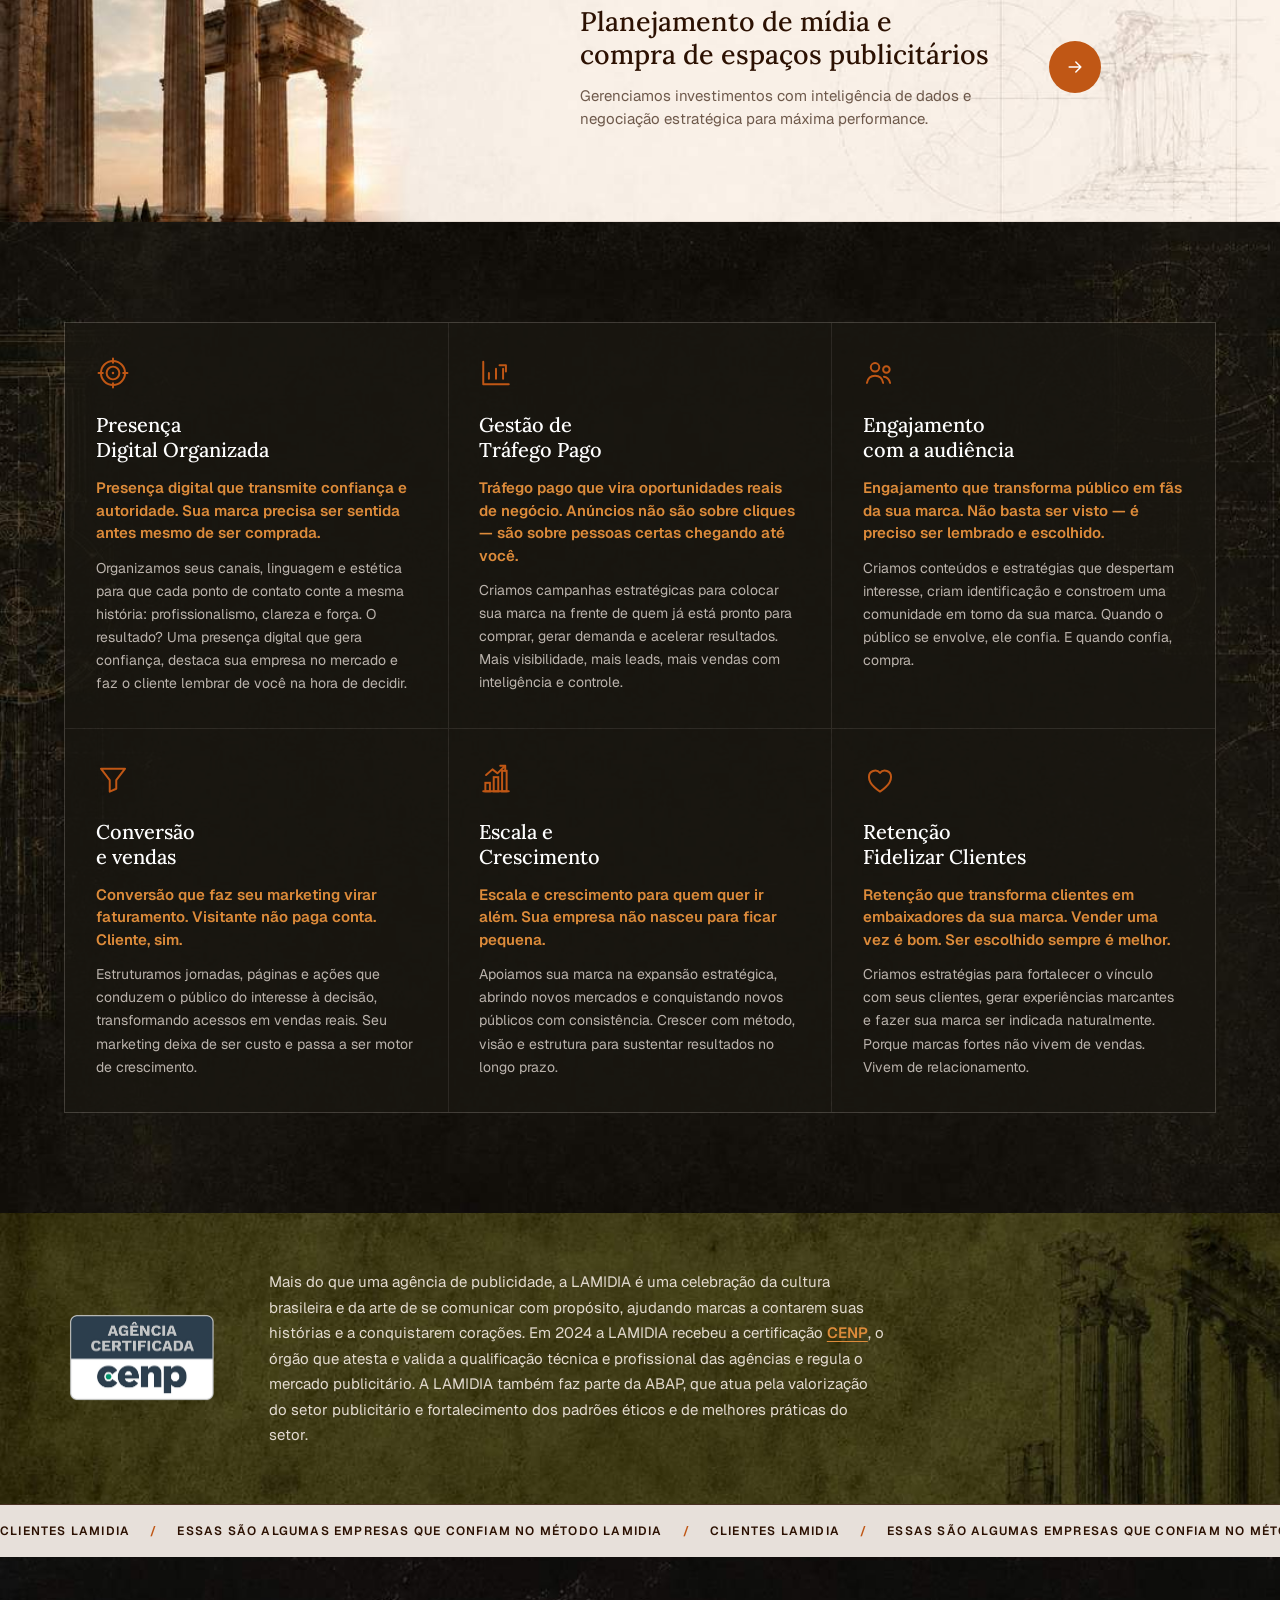
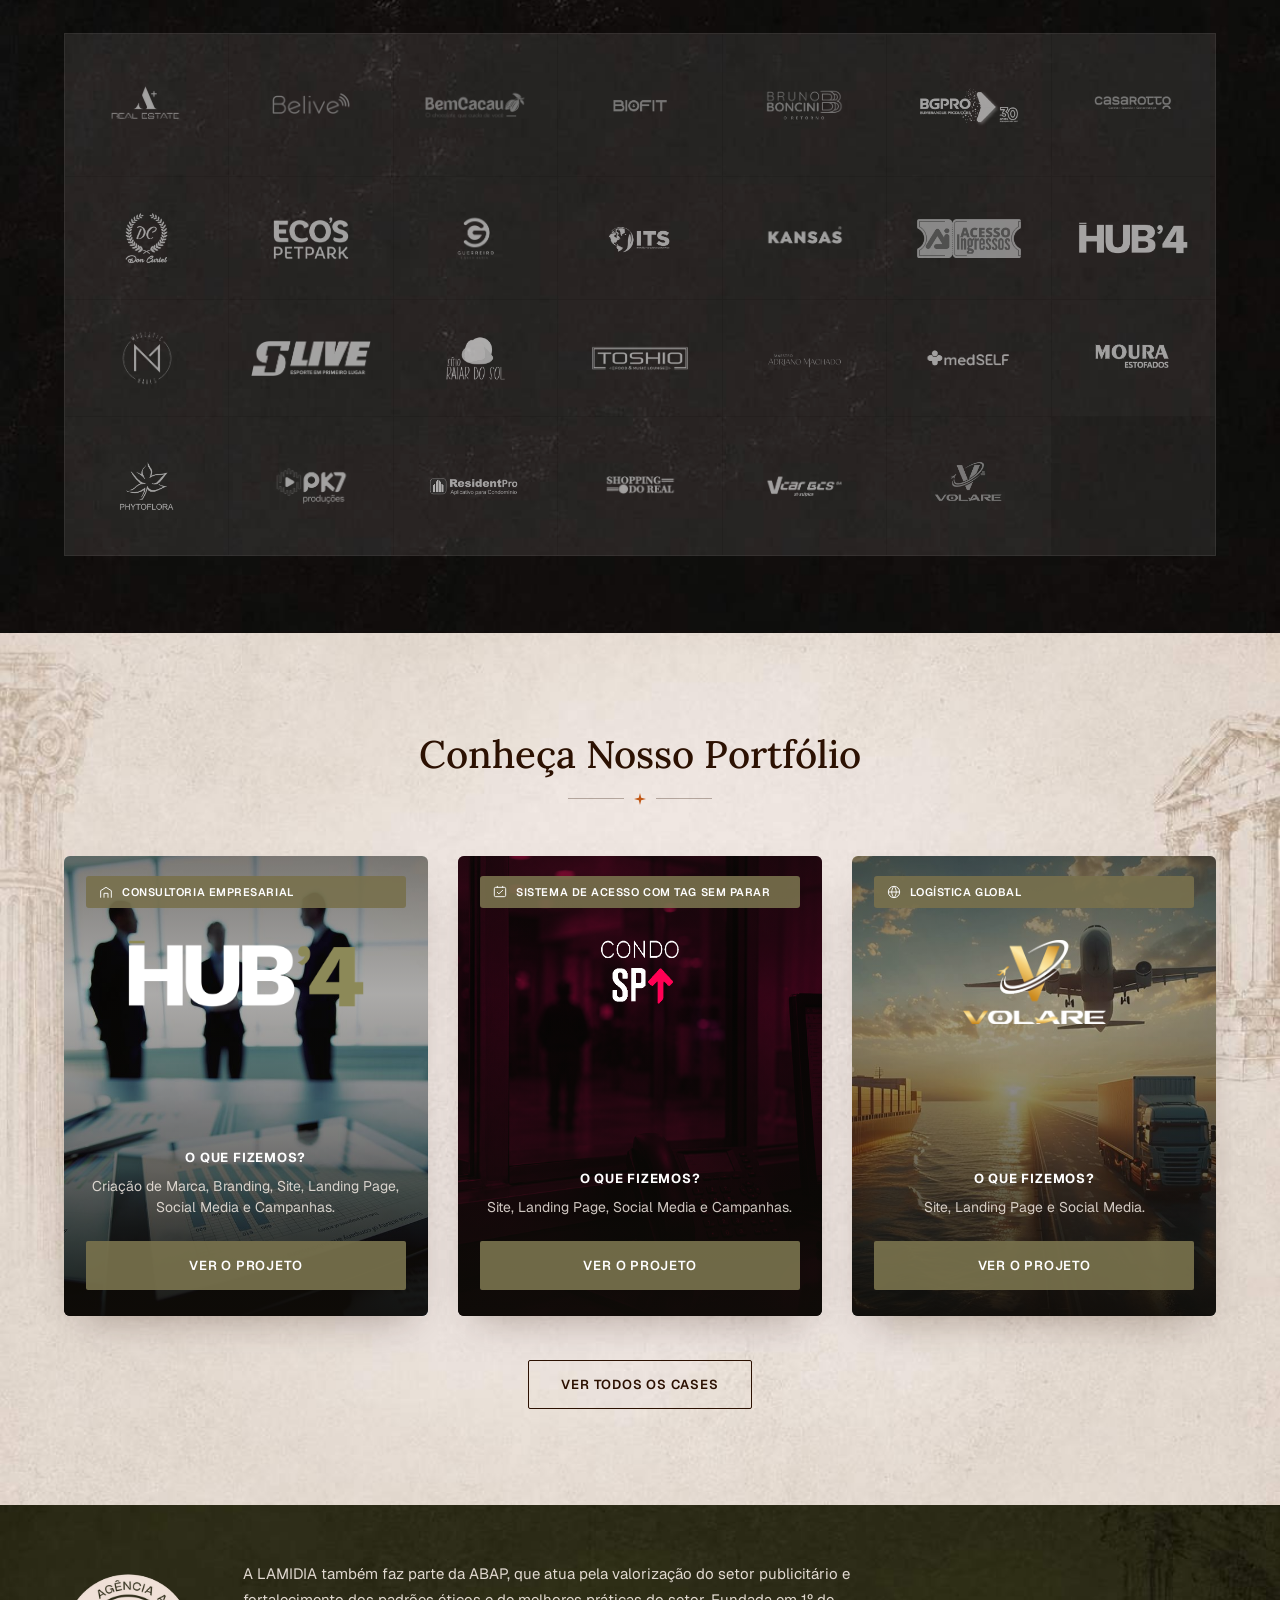
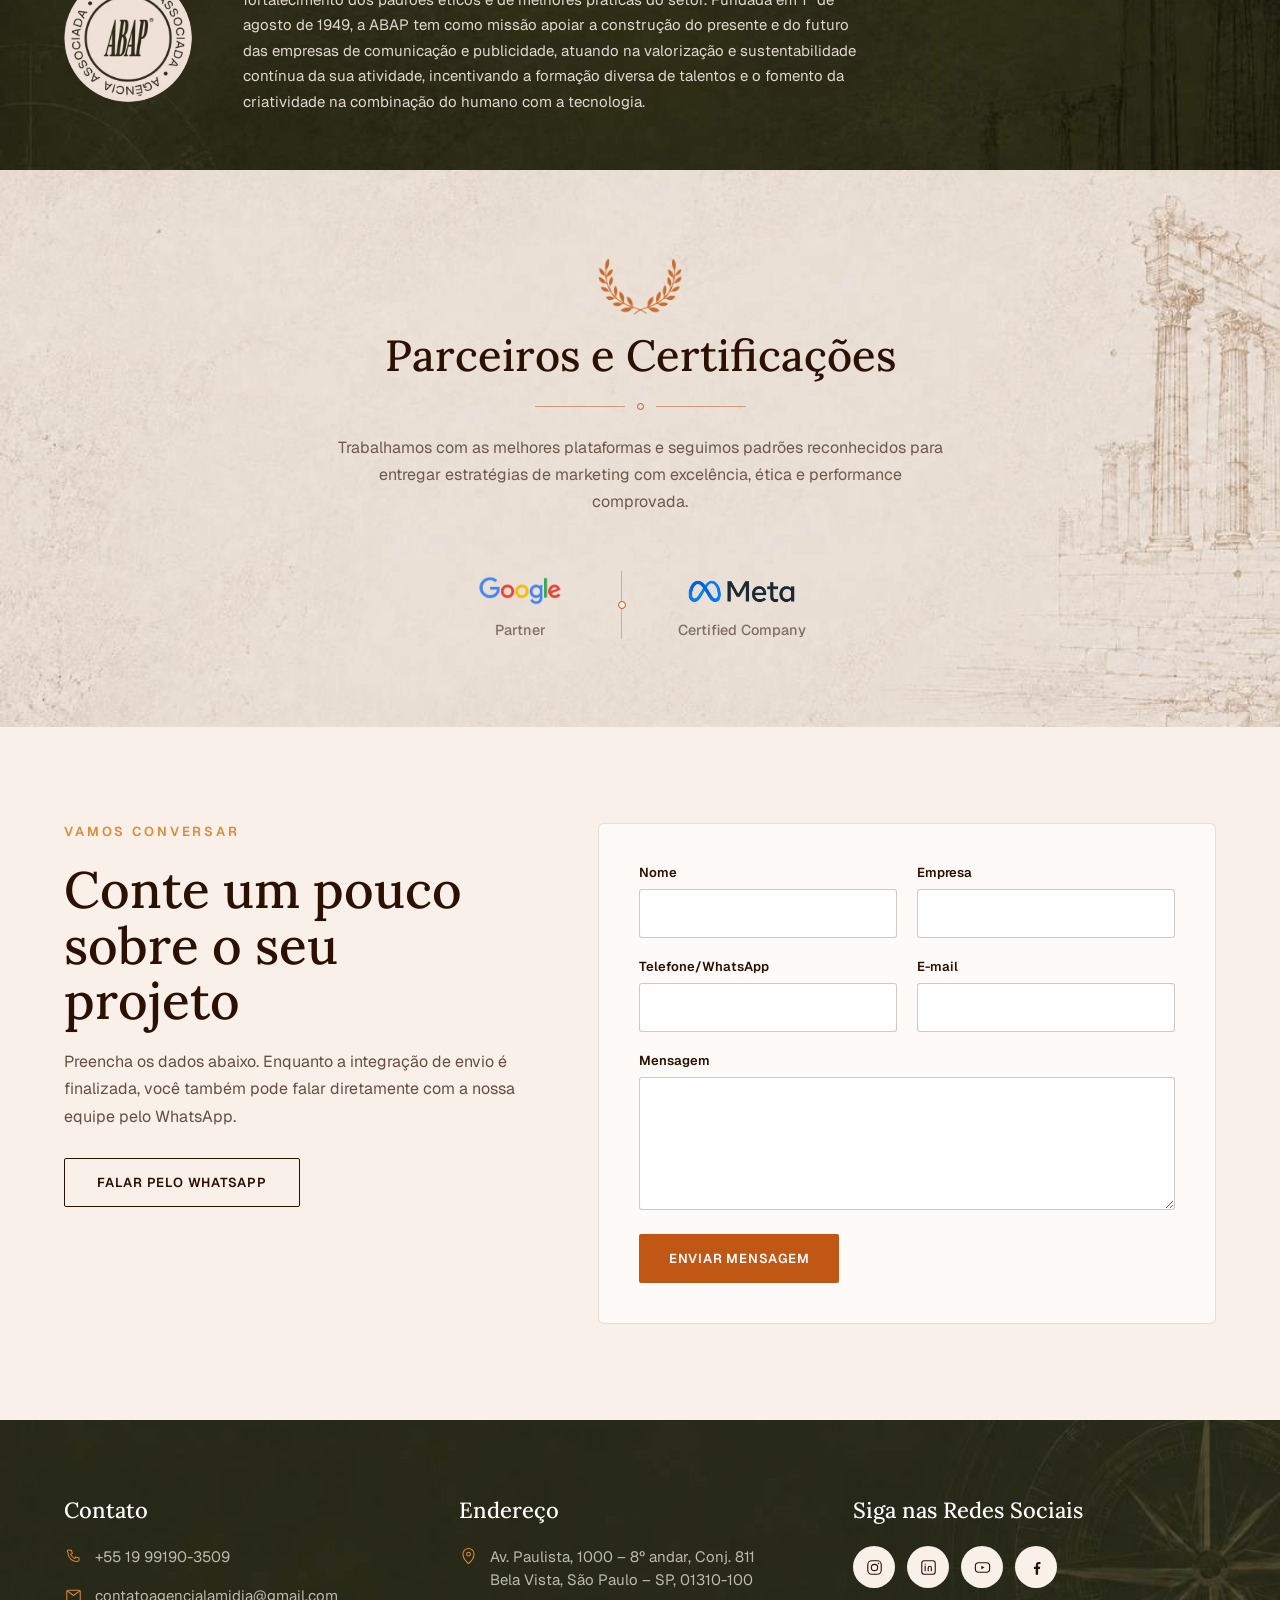
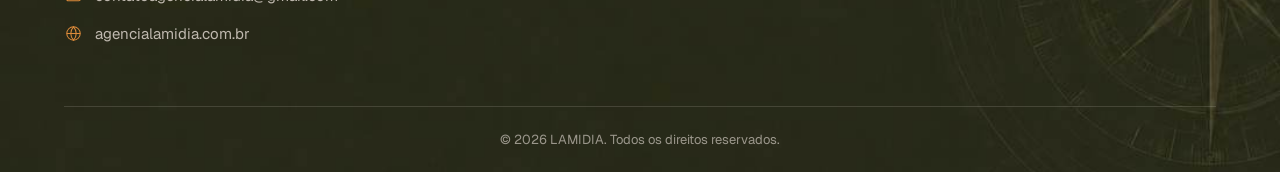
==== commit fd61a64d: "Publica novos cases e otimiza midias do site" ====
--- a/index.html
+++ b/index.html
@@ -5,6 +5,15 @@
 <meta name="viewport" content="width=device-width, initial-scale=1.0">
 <title>LAMIDIA — Marketing de Performance</title>
 <meta name="description" content="Estratégia que conecta. Performance que resulta. Mais visibilidade, mais oportunidades e mais vendas com estratégias orientadas por dados e resultados.">
+<link rel="canonical" href="https://agencialamidia.com.br/">
+<meta property="og:type" content="website">
+<meta property="og:locale" content="pt_BR">
+<meta property="og:site_name" content="LAMIDIA">
+<meta property="og:title" content="LAMIDIA — Marketing de Performance">
+<meta property="og:description" content="Estratégia que conecta. Performance que resulta. Marketing orientado por dados e resultados.">
+<meta property="og:url" content="https://agencialamidia.com.br/">
+<meta property="og:image" content="https://agencialamidia.com.br/images/hero-bg.jpg">
+<link rel="icon" href="favicon.svg" type="image/svg+xml">
 
 <link rel="preconnect" href="https://fonts.googleapis.com">
 <link rel="preconnect" href="https://fonts.gstatic.com" crossorigin>
@@ -19,7 +28,7 @@
 <header class="site-header" id="siteHeader">
   <div class="site-header__inner">
 
-    <a href="#" class="logo" aria-label="LAMIDIA — Página inicial">
+    <a href="index.html" class="logo" aria-label="LAMIDIA — Página inicial">
       <span class="logo__mark">LAMIDIA</span>
     </a>
 
@@ -28,8 +37,8 @@
         <li><a href="index.html" class="main-nav__link is-active">Home</a></li>
         <li><a href="quem-somos.html" class="main-nav__link">Quem Somos</a></li>
         <li><a href="portfolio.html" class="main-nav__link">Portfólio</a></li>
-        <li><a href="#como-fazemos" class="main-nav__link">Como Fazemos</a></li>
-        <li><a href="#" class="main-nav__link">Contato</a></li>
+        <li><a href="#servicos" class="main-nav__link">Como Fazemos</a></li>
+        <li><a href="#contato" class="main-nav__link">Contato</a></li>
       </ul>
     </nav>
 
@@ -231,50 +240,34 @@
   <section class="clients" style="background-image:url('images/section5-bg.jpg');">
     <div class="container">
 
-      <!--
-        ============================================================
-        GRID DE LOGOS DE CLIENTES — instruções para preenchimento
-        ============================================================
-        1. Copie os arquivos PNG (fundo transparente) para: images/clients/
-        2. Nomeie sequencialmente: logo-01.png, logo-02.png, logo-03.png ...
-        3. Para CADA logo real, substitua um bloco placeholder abaixo por:
-             <div class="client-logo">
-               <img src="images/clients/logo-01.png" alt="Nome do Cliente" loading="lazy">
-             </div>
-        4. Adicione ou remova blocos .client-logo até bater com a
-           quantidade real de arquivos na pasta — o grid é fluido
-           (auto-fill) e se reorganiza sozinho.
-        ============================================================
-      -->
       <div class="clients-grid" id="clientsGrid">
-        <div class="client-logo client-logo--placeholder"><span>Logo 01</span></div>
-        <div class="client-logo client-logo--placeholder"><span>Logo 02</span></div>
-        <div class="client-logo client-logo--placeholder"><span>Logo 03</span></div>
-        <div class="client-logo client-logo--placeholder"><span>Logo 04</span></div>
-        <div class="client-logo client-logo--placeholder"><span>Logo 05</span></div>
-        <div class="client-logo client-logo--placeholder"><span>Logo 06</span></div>
-        <div class="client-logo client-logo--placeholder"><span>Logo 07</span></div>
-        <div class="client-logo client-logo--placeholder"><span>Logo 08</span></div>
-        <div class="client-logo client-logo--placeholder"><span>Logo 09</span></div>
-        <div class="client-logo client-logo--placeholder"><span>Logo 10</span></div>
-        <div class="client-logo client-logo--placeholder"><span>Logo 11</span></div>
-        <div class="client-logo client-logo--placeholder"><span>Logo 12</span></div>
-        <div class="client-logo client-logo--placeholder"><span>Logo 13</span></div>
-        <div class="client-logo client-logo--placeholder"><span>Logo 14</span></div>
-        <div class="client-logo client-logo--placeholder"><span>Logo 15</span></div>
-        <div class="client-logo client-logo--placeholder"><span>Logo 16</span></div>
-        <div class="client-logo client-logo--placeholder"><span>Logo 17</span></div>
-        <div class="client-logo client-logo--placeholder"><span>Logo 18</span></div>
-        <div class="client-logo client-logo--placeholder"><span>Logo 19</span></div>
-        <div class="client-logo client-logo--placeholder"><span>Logo 20</span></div>
-        <div class="client-logo client-logo--placeholder"><span>Logo 21</span></div>
-        <div class="client-logo client-logo--placeholder"><span>Logo 22</span></div>
-        <div class="client-logo client-logo--placeholder"><span>Logo 23</span></div>
-        <div class="client-logo client-logo--placeholder"><span>Logo 24</span></div>
-        <div class="client-logo client-logo--placeholder"><span>Logo 25</span></div>
-        <div class="client-logo client-logo--placeholder"><span>Logo 26</span></div>
-        <div class="client-logo client-logo--placeholder"><span>Logo 27</span></div>
-        <div class="client-logo client-logo--placeholder"><span>Logo 28</span></div>
+        <div class="client-logo"><img src="images/clients/logo-01.png" alt="A+ Real Estate" class="client-logo__img--large168" loading="lazy"></div>
+        <div class="client-logo"><img src="images/clients/logo-02.png" alt="Belive" loading="lazy"></div>
+        <div class="client-logo"><img src="images/clients/logo-03.png" alt="Bemcacau" loading="lazy"></div>
+        <div class="client-logo"><img src="images/clients/logo-04.png" alt="Biofit" loading="lazy"></div>
+        <div class="client-logo"><img src="images/clients/logo-05.png" alt="Bruno Boncini" loading="lazy"></div>
+        <div class="client-logo"><img src="images/clients/logo-06.png" alt="Bumerangue" loading="lazy"></div>
+        <div class="client-logo"><img src="images/clients/logo-07.png" alt="Casarotto" class="client-logo__img--large180" loading="lazy"></div>
+        <div class="client-logo"><img src="images/clients/logo-08.png" alt="Don Cureil" loading="lazy"></div>
+        <div class="client-logo"><img src="images/clients/logo-09.png" alt="Ecos" loading="lazy"></div>
+        <div class="client-logo"><img src="images/clients/logo-10.png" alt="Guerreiro Engenharia" class="client-logo__img--large140" loading="lazy"></div>
+        <div class="client-logo"><img src="images/clients/logo-11.png" alt="Its Inovações" class="client-logo__img--large140" loading="lazy"></div>
+        <div class="client-logo"><img src="images/clients/logo-12.png" alt="Kansas" class="client-logo__img--large120" loading="lazy"></div>
+        <div class="client-logo"><img src="images/clients/logo-13.png" alt="Acesso Ingressos" class="client-logo__img--small70" loading="lazy"></div>
+        <div class="client-logo"><img src="images/clients/logo-14.png" alt="HUB4" loading="lazy"></div>
+        <div class="client-logo"><img src="images/clients/logo-15.png" alt="Majestic" loading="lazy"></div>
+        <div class="client-logo"><img src="images/clients/logo-16.png" alt="S1 Live" class="client-logo__img--small70" loading="lazy"></div>
+        <div class="client-logo"><img src="images/clients/logo-17.png" alt="Sitio Raiar Do Sol" loading="lazy"></div>
+        <div class="client-logo"><img src="images/clients/logo-18.png" alt="Toshio" loading="lazy"></div>
+        <div class="client-logo"><img src="images/clients/logo-19.png" alt="Maestro" class="client-logo__img--large180" loading="lazy"></div>
+        <div class="client-logo"><img src="images/clients/logo-20.png" alt="Medself" loading="lazy"></div>
+        <div class="client-logo"><img src="images/clients/logo-21.png" alt="Moura Estofados" loading="lazy"></div>
+        <div class="client-logo"><img src="images/clients/logo-22.png" alt="Phytoflora" class="client-logo__img--large140" loading="lazy"></div>
+        <div class="client-logo"><img src="images/clients/logo-23.png" alt="PK7" class="client-logo__img--large168" loading="lazy"></div>
+        <div class="client-logo"><img src="images/clients/logo-24.png" alt="ResidentPro" loading="lazy"></div>
+        <div class="client-logo"><img src="images/clients/logo-25.png" alt="Shopping Do Real" loading="lazy"></div>
+        <div class="client-logo"><img src="images/clients/logo-26.png" alt="Vcar" class="client-logo__img--large120" loading="lazy"></div>
+        <div class="client-logo"><img src="images/clients/logo-27.png" alt="Volare" loading="lazy"></div>
       </div>
 
     </div>
@@ -294,7 +287,7 @@
 
       <div class="portfolio__grid">
 
-        <article class="portfolio-card" style="background-image:url('images/portfolio-bg-1.jpg');">
+        <article class="portfolio-card" style="background-image:url('images/pf-photo-hub4.jpg');">
           <div class="portfolio-card__overlay"></div>
           <div class="portfolio-card__content">
             <span class="portfolio-card__tag">
@@ -305,12 +298,12 @@
             <div class="portfolio-card__body">
               <h3 class="portfolio-card__q">O que fizemos?</h3>
               <p class="portfolio-card__desc">Criação de Marca, Branding, Site, Landing Page, Social Media e Campanhas.</p>
-              <button type="button" class="btn btn--primary portfolio-card__cta">Ver Case Completo</button>
+              <span class="btn btn--primary portfolio-card__cta portfolio-card__cta--soon" aria-label="Ver o projeto HUB4">Ver o projeto</span>
             </div>
           </div>
         </article>
 
-        <article class="portfolio-card" style="background-image:url('images/portfolio-bg-2.jpg');">
+        <article class="portfolio-card" style="background-image:url('images/bg-card-condo-sp.png');">
           <div class="portfolio-card__overlay"></div>
           <div class="portfolio-card__content">
             <span class="portfolio-card__tag">
@@ -321,12 +314,12 @@
             <div class="portfolio-card__body">
               <h3 class="portfolio-card__q">O que fizemos?</h3>
               <p class="portfolio-card__desc">Site, Landing Page, Social Media e Campanhas.</p>
-              <button type="button" class="btn btn--primary portfolio-card__cta">Ver Case Completo</button>
+              <span class="btn btn--primary portfolio-card__cta portfolio-card__cta--soon" aria-label="Ver o projeto Condo SP">Ver o projeto</span>
             </div>
           </div>
         </article>
 
-        <article class="portfolio-card" style="background-image:url('images/portfolio-bg-3.jpg');">
+        <article class="portfolio-card" style="background-image:url('images/pf-photo-volare.jpg');">
           <div class="portfolio-card__overlay"></div>
           <div class="portfolio-card__content">
             <span class="portfolio-card__tag">
@@ -337,7 +330,7 @@
             <div class="portfolio-card__body">
               <h3 class="portfolio-card__q">O que fizemos?</h3>
               <p class="portfolio-card__desc">Site, Landing Page e Social Media.</p>
-              <button type="button" class="btn btn--primary portfolio-card__cta">Ver Case Completo</button>
+              <span class="btn btn--primary portfolio-card__cta portfolio-card__cta--soon" aria-label="Ver o projeto Volare Logística">Ver o projeto</span>
             </div>
           </div>
         </article>
@@ -345,7 +338,7 @@
       </div>
 
       <div class="portfolio__more">
-        <button type="button" class="btn btn--outline portfolio__more-btn">Ver Todos os Cases</button>
+        <a href="portfolio.html" class="btn btn--outline portfolio__more-btn">Ver Todos os Cases</a>
       </div>
 
     </div>
@@ -394,7 +387,45 @@
     </div>
   </section>
 
-  <!-- Próximas seções (Quem Somos, Cases, Conteúdo, Footer) entram aqui -->
+  <section class="contact" id="contato" aria-labelledby="contact-heading">
+    <div class="container contact__inner">
+      <div class="contact__intro">
+        <p class="eyebrow">Vamos conversar</p>
+        <h2 id="contact-heading">Conte um pouco sobre o seu projeto</h2>
+        <p>Preencha os dados abaixo. Enquanto a integração de envio é finalizada, você também pode falar diretamente com a nossa equipe pelo WhatsApp.</p>
+        <a href="https://wa.me/5519991903509" class="btn btn--outline contact__whatsapp" target="_blank" rel="noopener noreferrer">Falar pelo WhatsApp</a>
+      </div>
+
+      <form class="contact-form" id="contactForm" novalidate>
+        <div class="contact-form__grid">
+          <div class="contact-form__field">
+            <label for="contactName">Nome</label>
+            <input id="contactName" name="nome" type="text" autocomplete="name" minlength="2" required>
+          </div>
+          <div class="contact-form__field">
+            <label for="contactCompany">Empresa</label>
+            <input id="contactCompany" name="empresa" type="text" autocomplete="organization" required>
+          </div>
+          <div class="contact-form__field">
+            <label for="contactPhone">Telefone/WhatsApp</label>
+            <input id="contactPhone" name="telefone" type="tel" autocomplete="tel" inputmode="tel" pattern="[0-9()+\s-]{10,}" title="Informe um telefone com DDD" required>
+          </div>
+          <div class="contact-form__field">
+            <label for="contactEmail">E-mail</label>
+            <input id="contactEmail" name="email" type="email" autocomplete="email" required>
+          </div>
+          <div class="contact-form__field contact-form__field--full">
+            <label for="contactMessage">Mensagem</label>
+            <textarea id="contactMessage" name="mensagem" rows="5" minlength="10" required></textarea>
+          </div>
+        </div>
+        <div class="contact-form__actions">
+          <button type="submit" class="btn btn--primary" id="contactSubmit">Enviar mensagem</button>
+          <p class="contact-form__status" id="contactStatus" role="status" aria-live="polite"></p>
+        </div>
+      </form>
+    </div>
+  </section>
 </main>
 
 <footer class="site-footer" style="background-image:url('images/footer-bg.jpg');">
@@ -406,15 +437,15 @@
         <ul class="site-footer__list">
           <li>
             <svg viewBox="0 0 24 24" fill="none" aria-hidden="true"><path d="M6.5 4h2.7l1.3 4-2 1.3a11 11 0 0 0 5.2 5.2l1.3-2 4 1.3v2.7a1.5 1.5 0 0 1-1.6 1.5C10.6 19.4 4.6 13.4 5 6.6A1.5 1.5 0 0 1 6.5 4z" stroke="currentColor" stroke-width="1.3" stroke-linejoin="round"/></svg>
-            <a href="tel:+5511999999999">(11) 99999-9999</a>
+            <a href="tel:+5519991903509">+55 19 99190-3509</a>
           </li>
           <li>
             <svg viewBox="0 0 24 24" fill="none" aria-hidden="true"><rect x="3.5" y="5.5" width="17" height="13" rx="1.6" stroke="currentColor" stroke-width="1.3"/><path d="M4.5 6.5L12 12l7.5-5.5" stroke="currentColor" stroke-width="1.3" stroke-linecap="round" stroke-linejoin="round"/></svg>
-            <a href="mailto:contato@lamidia.com.br">contato@lamidia.com.br</a>
+            <a href="mailto:contatoagencialamidia@gmail.com">contatoagencialamidia@gmail.com</a>
           </li>
           <li>
             <svg viewBox="0 0 24 24" fill="none" aria-hidden="true"><circle cx="12" cy="12" r="8.5" stroke="currentColor" stroke-width="1.3"/><path d="M3.5 12h17M12 3.5c2.2 2.3 3.4 5.3 3.4 8.5s-1.2 6.2-3.4 8.5c-2.2-2.3-3.4-5.3-3.4-8.5S9.8 5.8 12 3.5z" stroke="currentColor" stroke-width="1.3"/></svg>
-            <a href="https://www.lamidia.com.br" target="_blank" rel="noopener noreferrer">www.lamidia.com.br</a>
+            <a href="https://agencialamidia.com.br">agencialamidia.com.br</a>
           </li>
         </ul>
       </div>
@@ -432,16 +463,16 @@
       <div class="site-footer__col">
         <h3 class="site-footer__heading">Siga nas Redes Sociais</h3>
         <div class="site-footer__social">
-          <a href="#" class="site-footer__social-icon" aria-label="Instagram da LAMIDIA">
+          <a href="https://www.instagram.com/agencialamidia/" class="site-footer__social-icon" aria-label="Instagram da LAMIDIA" target="_blank" rel="noopener noreferrer">
             <svg viewBox="0 0 24 24" fill="none"><rect x="3.5" y="3.5" width="17" height="17" rx="5" stroke="currentColor" stroke-width="1.4"/><circle cx="12" cy="12" r="4" stroke="currentColor" stroke-width="1.4"/><circle cx="17" cy="7" r="1" fill="currentColor"/></svg>
           </a>
-          <a href="#" class="site-footer__social-icon" aria-label="LinkedIn da LAMIDIA">
+          <a href="https://www.linkedin.com/company/agencialamidia/" class="site-footer__social-icon" aria-label="LinkedIn da LAMIDIA" target="_blank" rel="noopener noreferrer">
             <svg viewBox="0 0 24 24" fill="none"><rect x="3.5" y="3.5" width="17" height="17" rx="3" stroke="currentColor" stroke-width="1.4"/><path d="M7.8 10.2v6M7.8 7.8v.01M11.6 16.2v-3.6c0-1.2.8-2.2 2.1-2.2 1.2 0 1.9 1 1.9 2.2v3.6" stroke="currentColor" stroke-width="1.4" stroke-linecap="round" stroke-linejoin="round"/></svg>
           </a>
-          <a href="#" class="site-footer__social-icon" aria-label="YouTube da LAMIDIA">
+          <a href="https://www.youtube.com/@agencialamidia" class="site-footer__social-icon" aria-label="YouTube da LAMIDIA" target="_blank" rel="noopener noreferrer">
             <svg viewBox="0 0 24 24" fill="none"><rect x="3" y="6" width="18" height="12" rx="4" stroke="currentColor" stroke-width="1.4"/><path d="M10.5 9.7v4.6l4-2.3-4-2.3z" fill="currentColor"/></svg>
           </a>
-          <a href="#" class="site-footer__social-icon" aria-label="Facebook da LAMIDIA">
+          <a href="https://www.facebook.com/AgenciaLamidiaOnline/" class="site-footer__social-icon" aria-label="Facebook da LAMIDIA" target="_blank" rel="noopener noreferrer">
             <svg viewBox="0 0 24 24" fill="none"><path d="M14 21v-7h2.3l.4-3H14V9.2c0-.9.2-1.5 1.5-1.5H17V5.1C16.7 5 15.8 5 14.8 5c-2.1 0-3.6 1.3-3.6 3.7V11H8.8v3H11v7h3z" fill="currentColor"/></svg>
           </a>
         </div>
@@ -450,7 +481,7 @@
     </div>
 
     <div class="site-footer__bottom">
-      <p>© 2025 Lamidia. Todos os direitos reservados.</p>
+      <p>© 2026 LAMIDIA. Todos os direitos reservados.</p>
     </div>
   </div>
 </footer>
--- a/css/style.css
+++ b/css/style.css
@@ -596,6 +596,14 @@
   transform: scale(1.04);
 }
 
+/* Modificadores de tamanho — base .client-logo img max-height: 56px */
+.client-logo img.client-logo__img--large140 { max-height: 78px; }
+.client-logo img.client-logo__img--large120 { max-height: 67px; }
+.client-logo img.client-logo__img--small70 { max-height: 39px; }
+/* +20% e +30% em cima do large140 (78px) — A+ Real Estate, PK7, Casarotto, Maestro Adriano */
+.client-logo img.client-logo__img--large168 { max-height: 94px; }
+.client-logo img.client-logo__img--large180 { max-height: 101px; }
+
 /* Placeholder visual — remova ao inserir os logos reais */
 .client-logo--placeholder {
   border: 1px dashed rgba(249, 240, 233, 0.18);
@@ -738,6 +746,16 @@
 .portfolio-card__cta {
   width: 100%;
 }
+.portfolio-card__cta--soon {
+  cursor: default;
+  background: rgba(120, 113, 77, 0.92);
+  box-shadow: none;
+}
+.portfolio-card__cta--soon:hover {
+  background: rgba(120, 113, 77, 0.92);
+  transform: none;
+  box-shadow: none;
+}
 
 .portfolio__more {
   text-align: center;
@@ -759,6 +777,92 @@
   width: clamp(120px, 10vw, 152px);
 }
 .certified--abap { background-color: var(--bg-night); }
+
+/* =========================================================
+   Contato
+   ========================================================= */
+.contact {
+  background: var(--c-ionic);
+  padding-block: clamp(56px, 8vw, 96px);
+  scroll-margin-top: var(--header-h);
+}
+.contact__inner {
+  display: grid;
+  grid-template-columns: minmax(0, 0.85fr) minmax(0, 1.15fr);
+  gap: clamp(36px, 6vw, 84px);
+  align-items: start;
+}
+.contact__intro h2 {
+  font-family: var(--font-display);
+  font-weight: 500;
+  font-size: clamp(2rem, 4vw, 3.25rem);
+  line-height: 1.08;
+  color: var(--c-apollo);
+  margin: 0 0 20px;
+}
+.contact__intro > p:not(.eyebrow) {
+  font-family: var(--font-body);
+  font-size: 1rem;
+  line-height: 1.7;
+  color: rgba(44, 17, 2, 0.72);
+  margin: 0 0 28px;
+}
+.contact__whatsapp { display: inline-flex; }
+.contact-form {
+  background: rgba(254, 254, 254, 0.72);
+  border: 1px solid rgba(44, 17, 2, 0.12);
+  border-radius: 6px;
+  padding: clamp(24px, 4vw, 40px);
+}
+.contact-form__grid {
+  display: grid;
+  grid-template-columns: repeat(2, minmax(0, 1fr));
+  gap: 20px;
+}
+.contact-form__field { display: flex; flex-direction: column; gap: 8px; }
+.contact-form__field--full { grid-column: 1 / -1; }
+.contact-form__field label {
+  font-family: var(--font-body);
+  font-weight: 600;
+  font-size: 0.8125rem;
+  color: var(--c-apollo);
+}
+.contact-form__field input,
+.contact-form__field textarea {
+  width: 100%;
+  border: 1px solid rgba(44, 17, 2, 0.22);
+  border-radius: 3px;
+  background: var(--c-olympus);
+  color: var(--c-apollo);
+  font: inherit;
+  padding: 13px 14px;
+  transition: border-color .2s var(--ease), box-shadow .2s var(--ease);
+}
+.contact-form__field textarea { resize: vertical; min-height: 130px; }
+.contact-form__field input:focus,
+.contact-form__field textarea:focus {
+  outline: none;
+  border-color: var(--accent);
+  box-shadow: 0 0 0 3px rgba(192, 87, 21, 0.14);
+}
+.contact-form__field input:focus:invalid,
+.contact-form__field textarea:focus:invalid { border-color: var(--c-ares); }
+.contact-form__actions {
+  display: flex;
+  align-items: center;
+  gap: 18px;
+  margin-top: 24px;
+}
+.contact-form__actions button:disabled { cursor: wait; opacity: 0.7; }
+.contact-form__status {
+  margin: 0;
+  font-family: var(--font-body);
+  font-size: 0.875rem;
+  line-height: 1.5;
+  color: rgba(44, 17, 2, 0.72);
+}
+.contact-form__status.is-error { color: var(--c-ares); }
+.contact-form__status.is-success { color: var(--c-poseidon); }
 
 /* =========================================================
    Partners — Parceiros e Certificações
@@ -1042,14 +1146,14 @@
   height: 78%;
   top: 0;
   left: 0;
-  z-index: 2;
+  z-index: 1;
 }
 .story__photo--b {
-  width: 58%;
-  height: 56%;
+  width: 68%;
+  height: 78%;
   bottom: 0;
   right: 0;
-  z-index: 1;
+  z-index: 2;
   border: 6px solid var(--c-ionic);
 }
 
@@ -1103,8 +1207,8 @@
 .values__tags {
   display: flex;
   flex-wrap: wrap;
-  gap: 10px;
-  margin: 18px 0 32px;
+  gap: 6px;
+  margin: 18px 0 16px;
 }
 .values__tags span {
   font-family: var(--font-body);
@@ -1114,7 +1218,7 @@
   text-transform: uppercase;
   color: var(--c-zeus);
   border: 1px solid rgba(221, 139, 58, 0.4);
-  padding: 8px 16px;
+  padding: 7px 12px;
   border-radius: 100px;
 }
 .values__text {
@@ -1320,6 +1424,21 @@
 }
 .pf-card__cta svg { width: 17px; height: 17px; }
 .pf-card__cta:hover { background: var(--accent-hover); transform: scale(1.08); }
+.pf-card__status {
+  display: inline-flex;
+  align-items: center;
+  justify-content: center;
+  min-height: 40px;
+  padding-inline: 18px;
+  border: 1px solid rgba(249, 240, 233, 0.34);
+  border-radius: 100px;
+  color: rgba(249, 240, 233, 0.78);
+  font-family: var(--font-body);
+  font-weight: 600;
+  font-size: 0.6875rem;
+  letter-spacing: 0.08em;
+  text-transform: uppercase;
+}
 
 /* CTA card variant */
 .pf-card--cta {
@@ -1447,6 +1566,7 @@
 }
 
 @media (max-width: 900px) {
+  .contact__inner { grid-template-columns: 1fr; }
   .story__inner { grid-template-columns: 1fr; }
   .story__media { min-height: 340px; margin-top: 8px; order: -1; }
   .pillar { grid-template-columns: 60px 1fr; }
@@ -1457,6 +1577,9 @@
 }
 
 @media (max-width: 640px) {
+  .contact-form__grid { grid-template-columns: 1fr; }
+  .contact-form__field--full { grid-column: auto; }
+  .contact-form__actions { align-items: stretch; flex-direction: column; }
   .pf-diff__grid { grid-template-columns: 1fr; }
 }
 
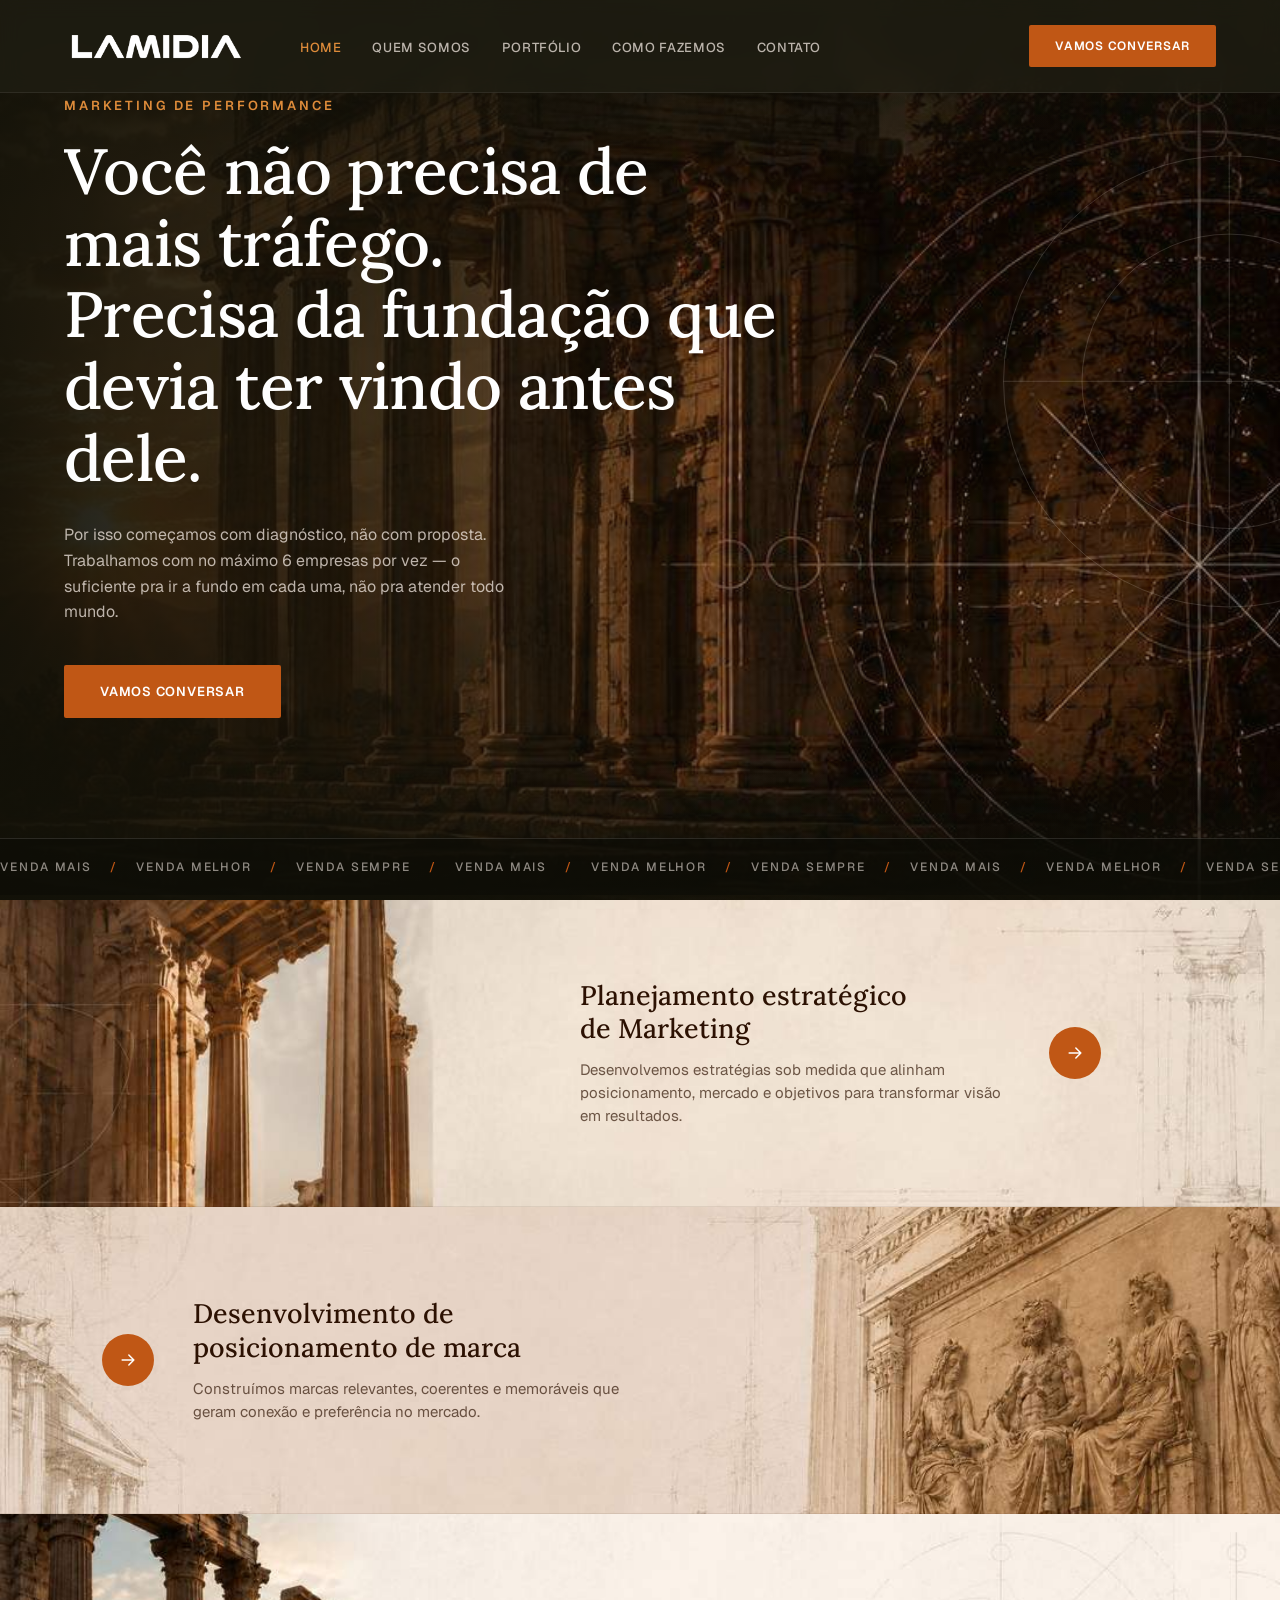
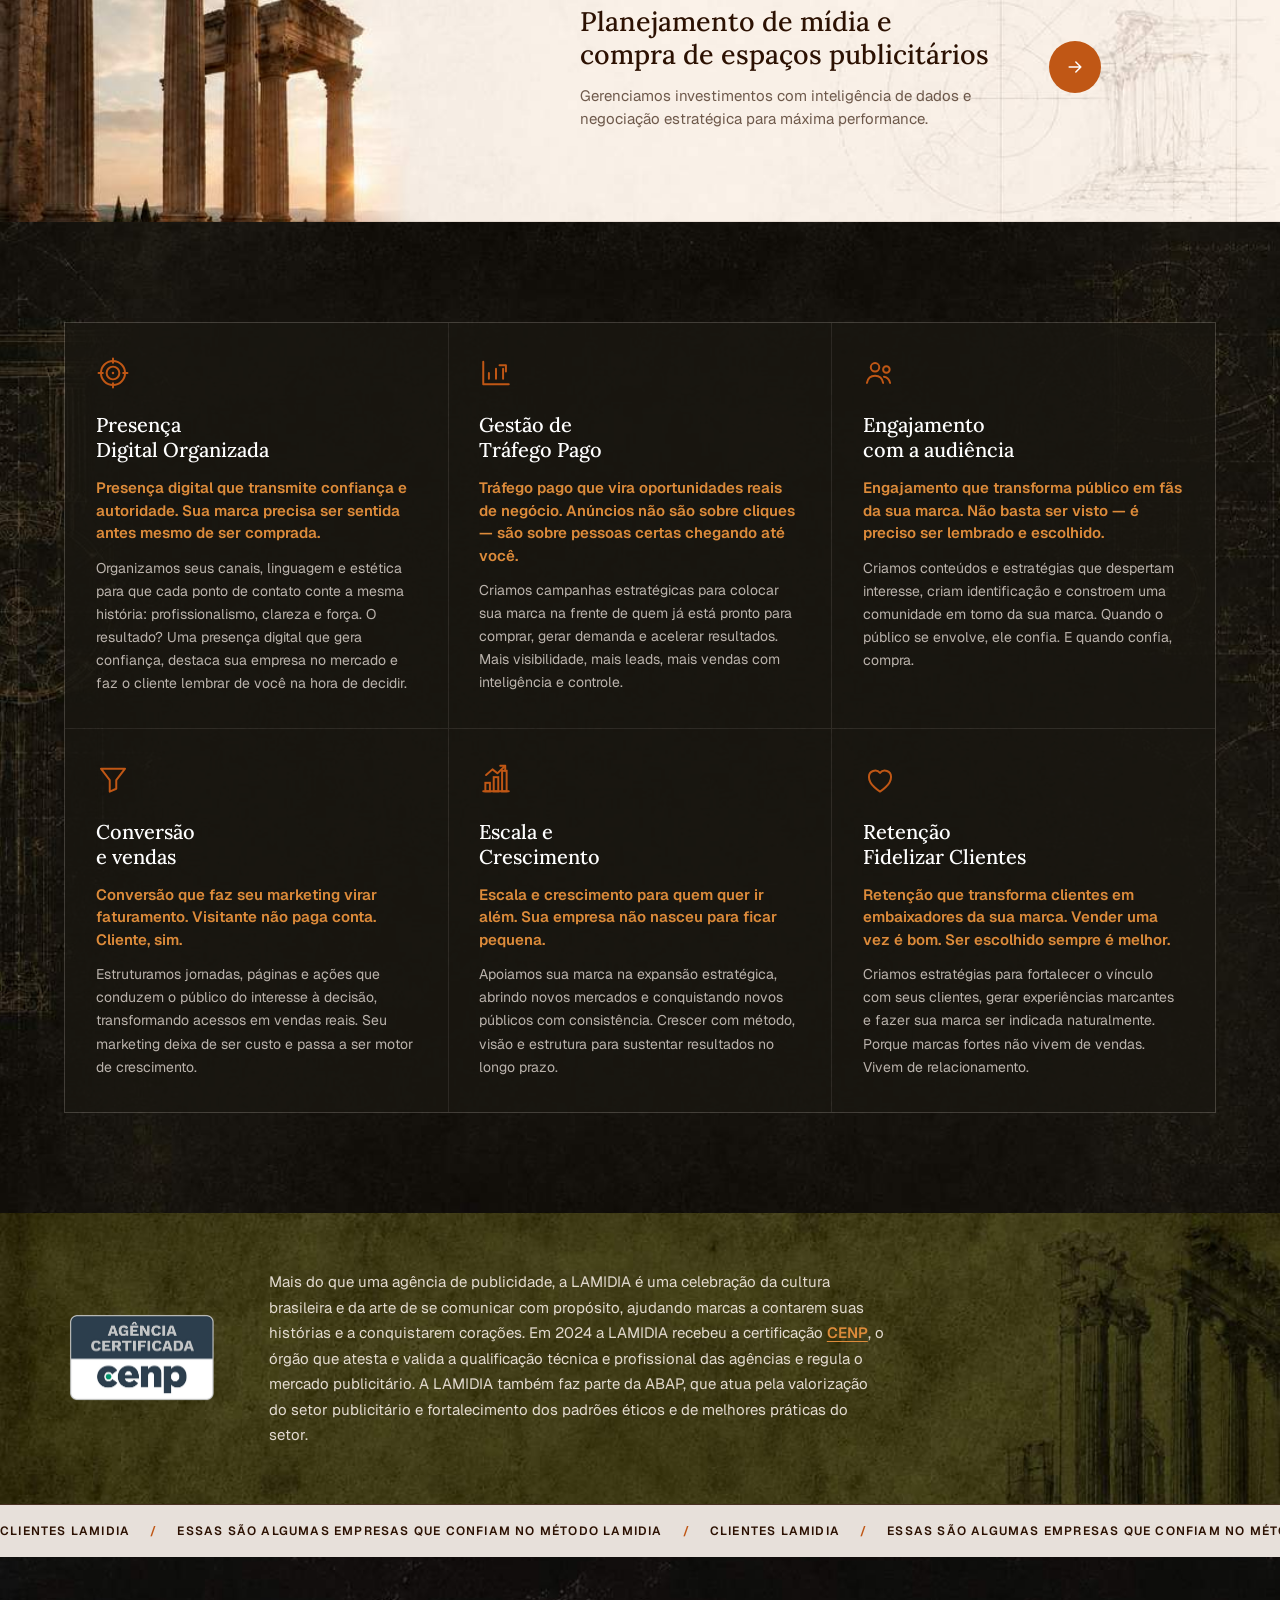
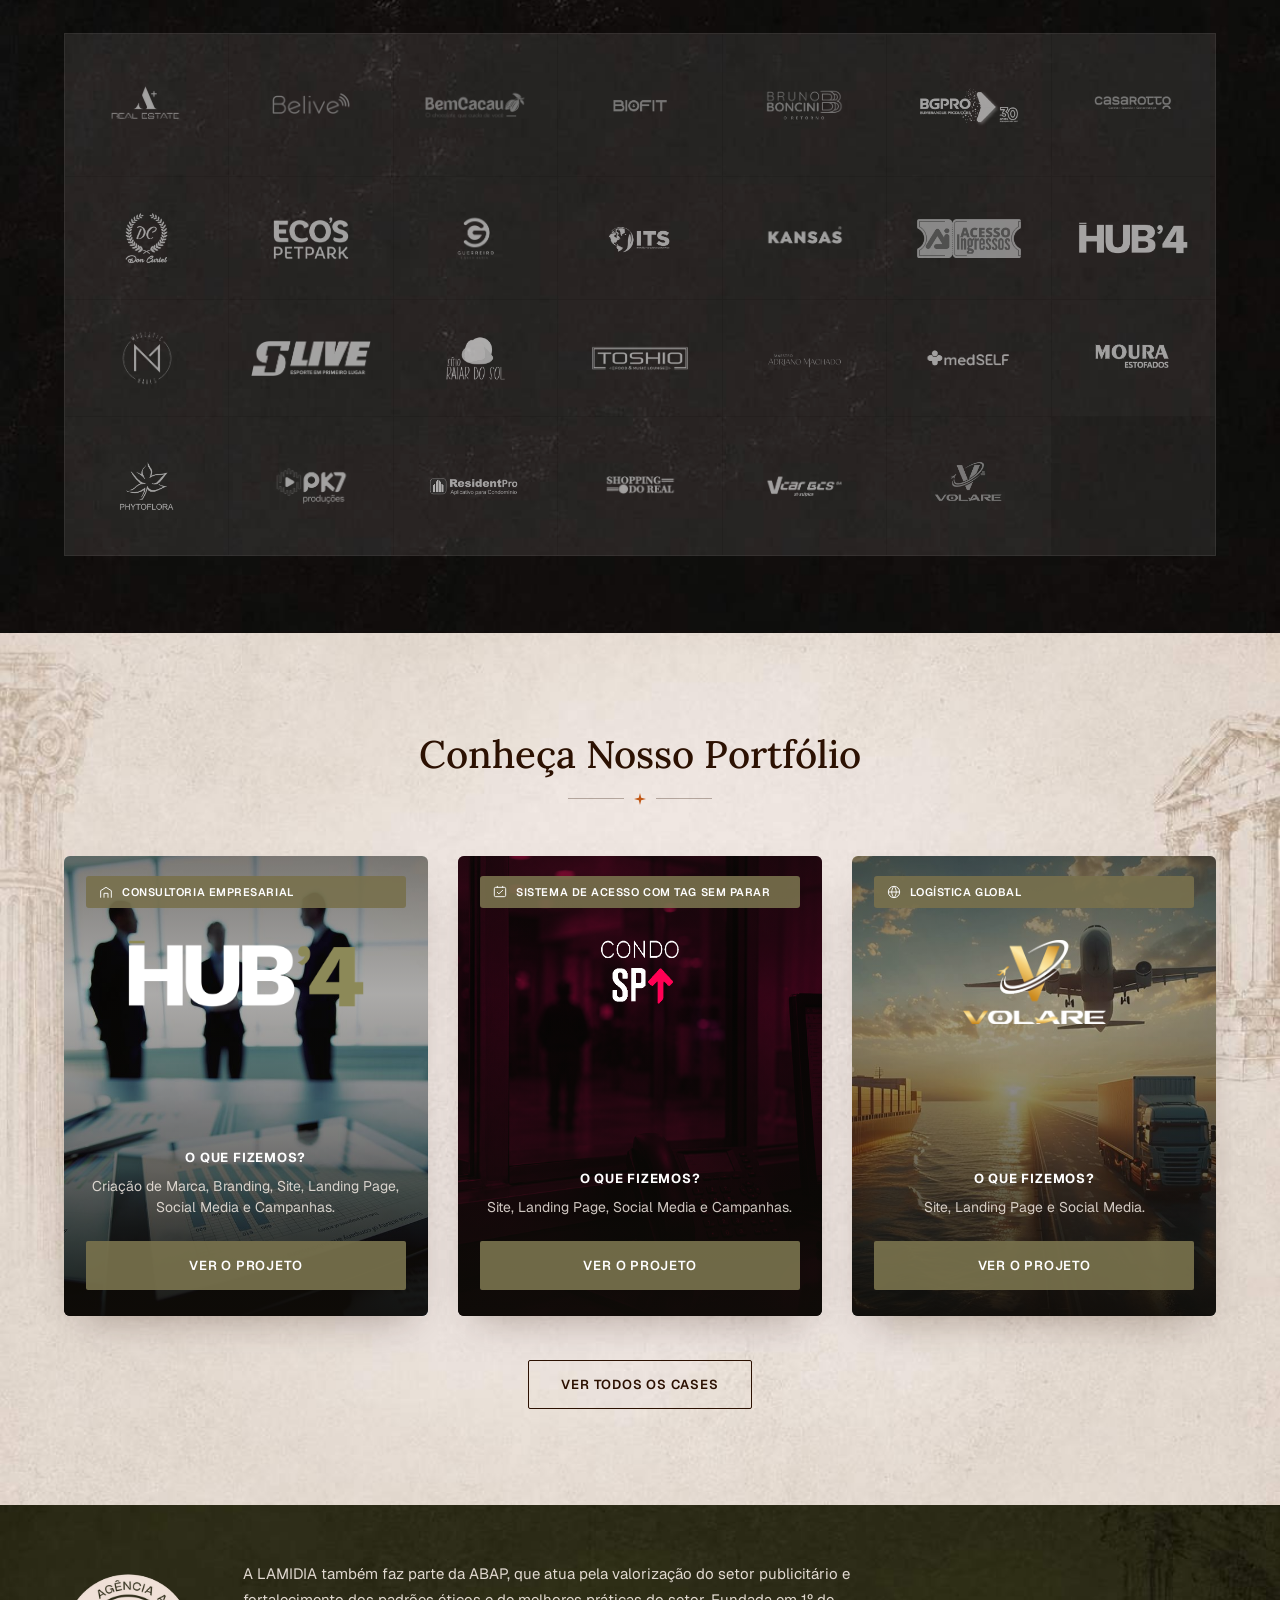
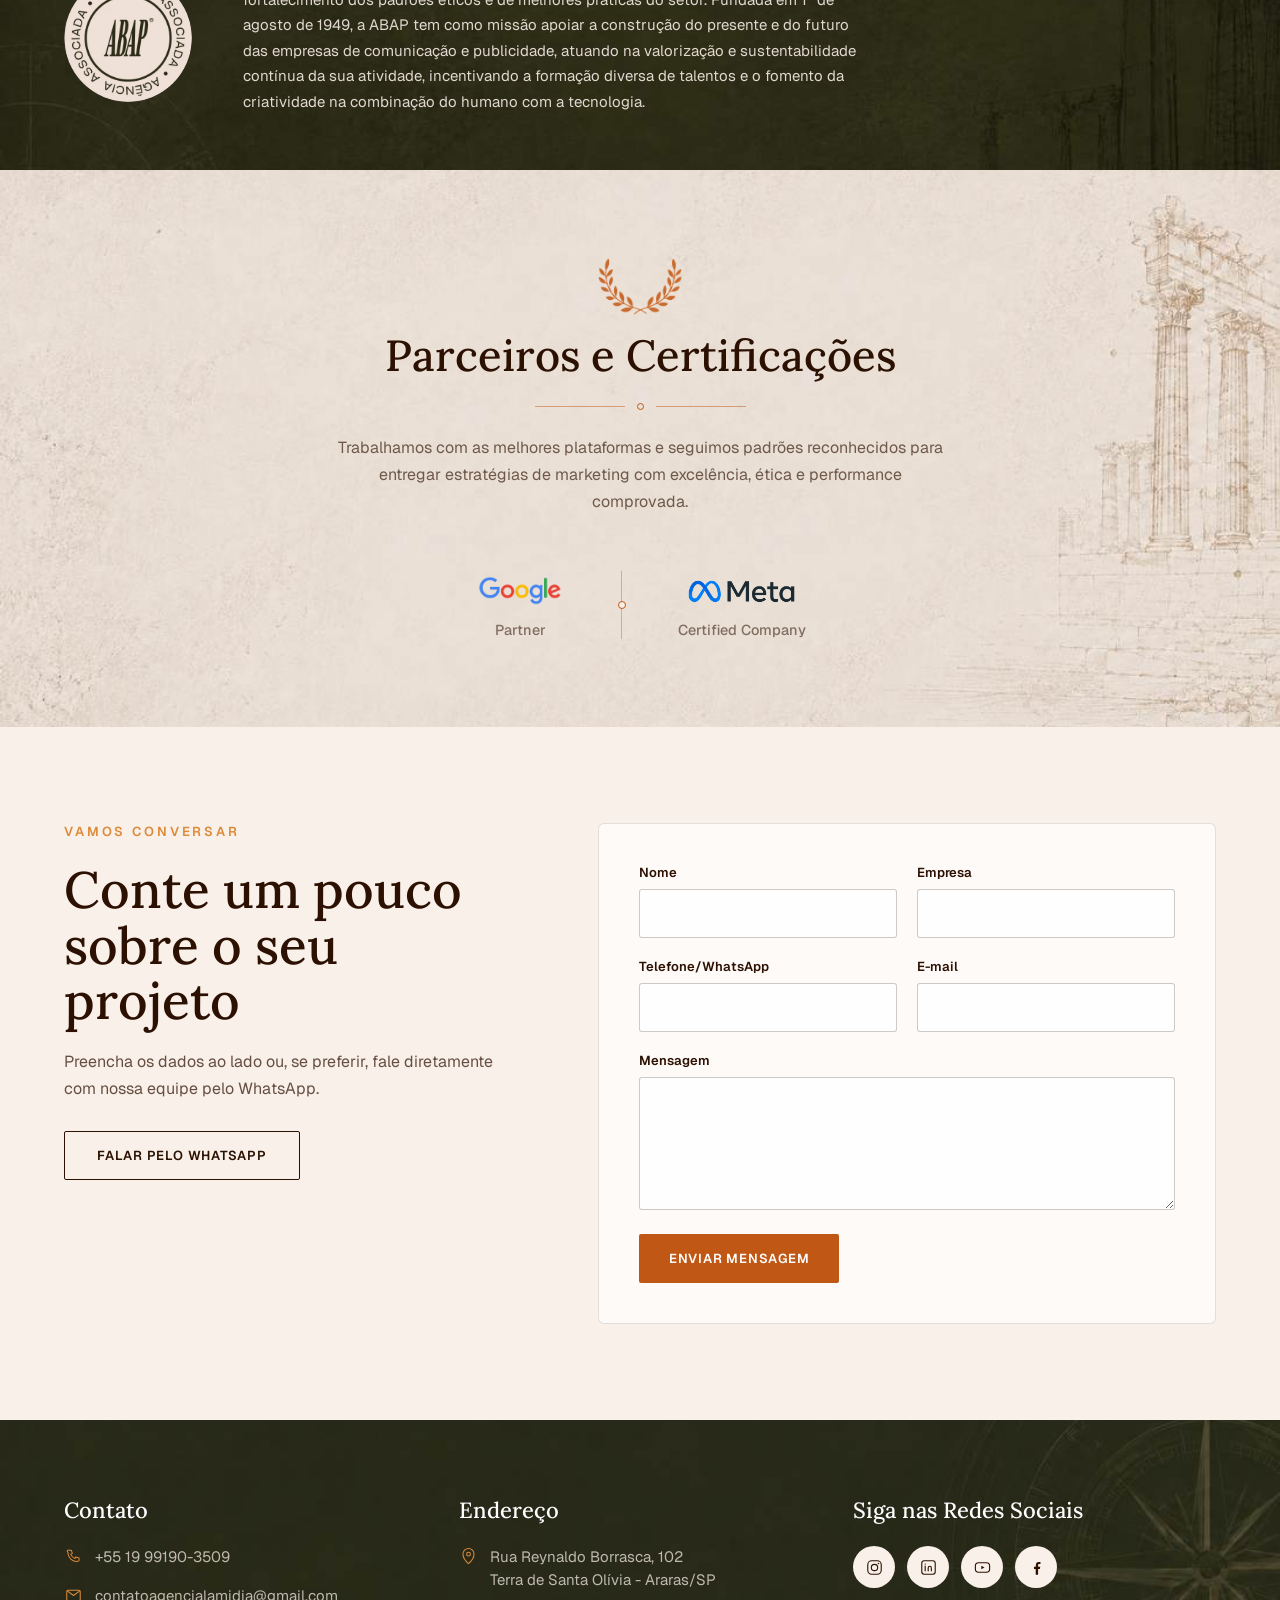
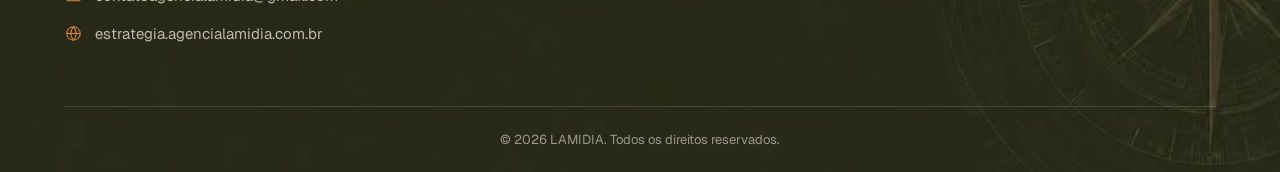
==== commit 05eb5f19: "Ajustes finos de design: Hero, contato, rodape, logo e Quem Somos - Hero: novo headline e subtitulo " ====
--- a/index.html
+++ b/index.html
@@ -29,7 +29,7 @@
   <div class="site-header__inner">
 
     <a href="index.html" class="logo" aria-label="LAMIDIA — Página inicial">
-      <span class="logo__mark">LAMIDIA</span>
+      <img src="images/logo-lamidia-branco.png" alt="LAMIDIA" class="logo__mark">
     </a>
 
     <nav class="main-nav" id="mainNav" aria-label="Navegação principal">
@@ -69,12 +69,12 @@
       <div class="container">
         <p class="eyebrow" data-reveal>Marketing de Performance</p>
         <h1 class="hero__heading" id="hero-heading" data-reveal>
-          Estratégia que conecta.<br>
-          Performance que resulta.
+          Você não precisa de mais tráfego.<br>
+          Precisa da fundação que devia ter vindo antes dele.
         </h1>
         <p class="hero__lead" data-reveal>
-          Mais visibilidade, mais oportunidades e mais vendas com<br class="lead-break">
-          estratégias orientadas por dados e resultados.
+          Por isso começamos com diagnóstico, não com proposta.<br class="lead-break">
+          Trabalhamos com no máximo 6 empresas por vez — o suficiente pra ir a fundo em cada uma, não pra atender todo mundo.
         </p>
         <a href="#contato" class="btn btn--primary btn--hero" data-reveal>Vamos Conversar</a>
       </div>
@@ -392,7 +392,7 @@
       <div class="contact__intro">
         <p class="eyebrow">Vamos conversar</p>
         <h2 id="contact-heading">Conte um pouco sobre o seu projeto</h2>
-        <p>Preencha os dados abaixo. Enquanto a integração de envio é finalizada, você também pode falar diretamente com a nossa equipe pelo WhatsApp.</p>
+        <p>Preencha os dados ao lado ou, se preferir, fale diretamente com nossa equipe pelo WhatsApp.</p>
         <a href="https://wa.me/5519991903509" class="btn btn--outline contact__whatsapp" target="_blank" rel="noopener noreferrer">Falar pelo WhatsApp</a>
       </div>
 
@@ -445,7 +445,7 @@
           </li>
           <li>
             <svg viewBox="0 0 24 24" fill="none" aria-hidden="true"><circle cx="12" cy="12" r="8.5" stroke="currentColor" stroke-width="1.3"/><path d="M3.5 12h17M12 3.5c2.2 2.3 3.4 5.3 3.4 8.5s-1.2 6.2-3.4 8.5c-2.2-2.3-3.4-5.3-3.4-8.5S9.8 5.8 12 3.5z" stroke="currentColor" stroke-width="1.3"/></svg>
-            <a href="https://agencialamidia.com.br">agencialamidia.com.br</a>
+            <a href="https://estrategia.agencialamidia.com.br/">estrategia.agencialamidia.com.br</a>
           </li>
         </ul>
       </div>
@@ -455,7 +455,7 @@
         <ul class="site-footer__list">
           <li>
             <svg viewBox="0 0 24 24" fill="none" aria-hidden="true"><path d="M12 21s7-6.5 7-12a7 7 0 1 0-14 0c0 5.5 7 12 7 12z" stroke="currentColor" stroke-width="1.3" stroke-linejoin="round"/><circle cx="12" cy="9" r="2.4" stroke="currentColor" stroke-width="1.3"/></svg>
-            <span>Av. Paulista, 1000 – 8º andar, Conj. 811<br>Bela Vista, São Paulo – SP, 01310-100</span>
+            <span>Rua Reynaldo Borrasca, 102<br>Terra de Santa Olívia - Araras/SP</span>
           </li>
         </ul>
       </div>
--- a/css/style.css
+++ b/css/style.css
@@ -142,12 +142,9 @@
 }
 
 .logo__mark {
-  font-family: var(--font-body);
-  font-weight: 700;
-  font-size: 1.375rem;
-  letter-spacing: 0.02em;
-  color: var(--c-olympus);
-  white-space: nowrap;
+  display: block;
+  height: 28px;
+  width: auto;
 }
 
 .main-nav { flex: 1; }
@@ -1062,19 +1059,6 @@
    ========================================================= */
 .eyebrow--dark { color: var(--accent); }
 
-.breadcrumb {
-  font-family: var(--font-body);
-  font-size: 0.8125rem;
-  letter-spacing: 0.04em;
-  color: rgba(249, 240, 233, 0.6);
-  display: flex;
-  gap: 8px;
-  margin-bottom: 18px;
-}
-.breadcrumb a { color: rgba(249, 240, 233, 0.85); }
-.breadcrumb a:hover { color: var(--c-zeus); }
-.breadcrumb span[aria-current] { color: var(--c-zeus); }
-
 .about-banner {
   position: relative;
   min-height: 320px;
@@ -1147,6 +1131,7 @@
   top: 0;
   left: 0;
   z-index: 1;
+  border: 6px solid var(--c-ionic);
 }
 .story__photo--b {
   width: 68%;
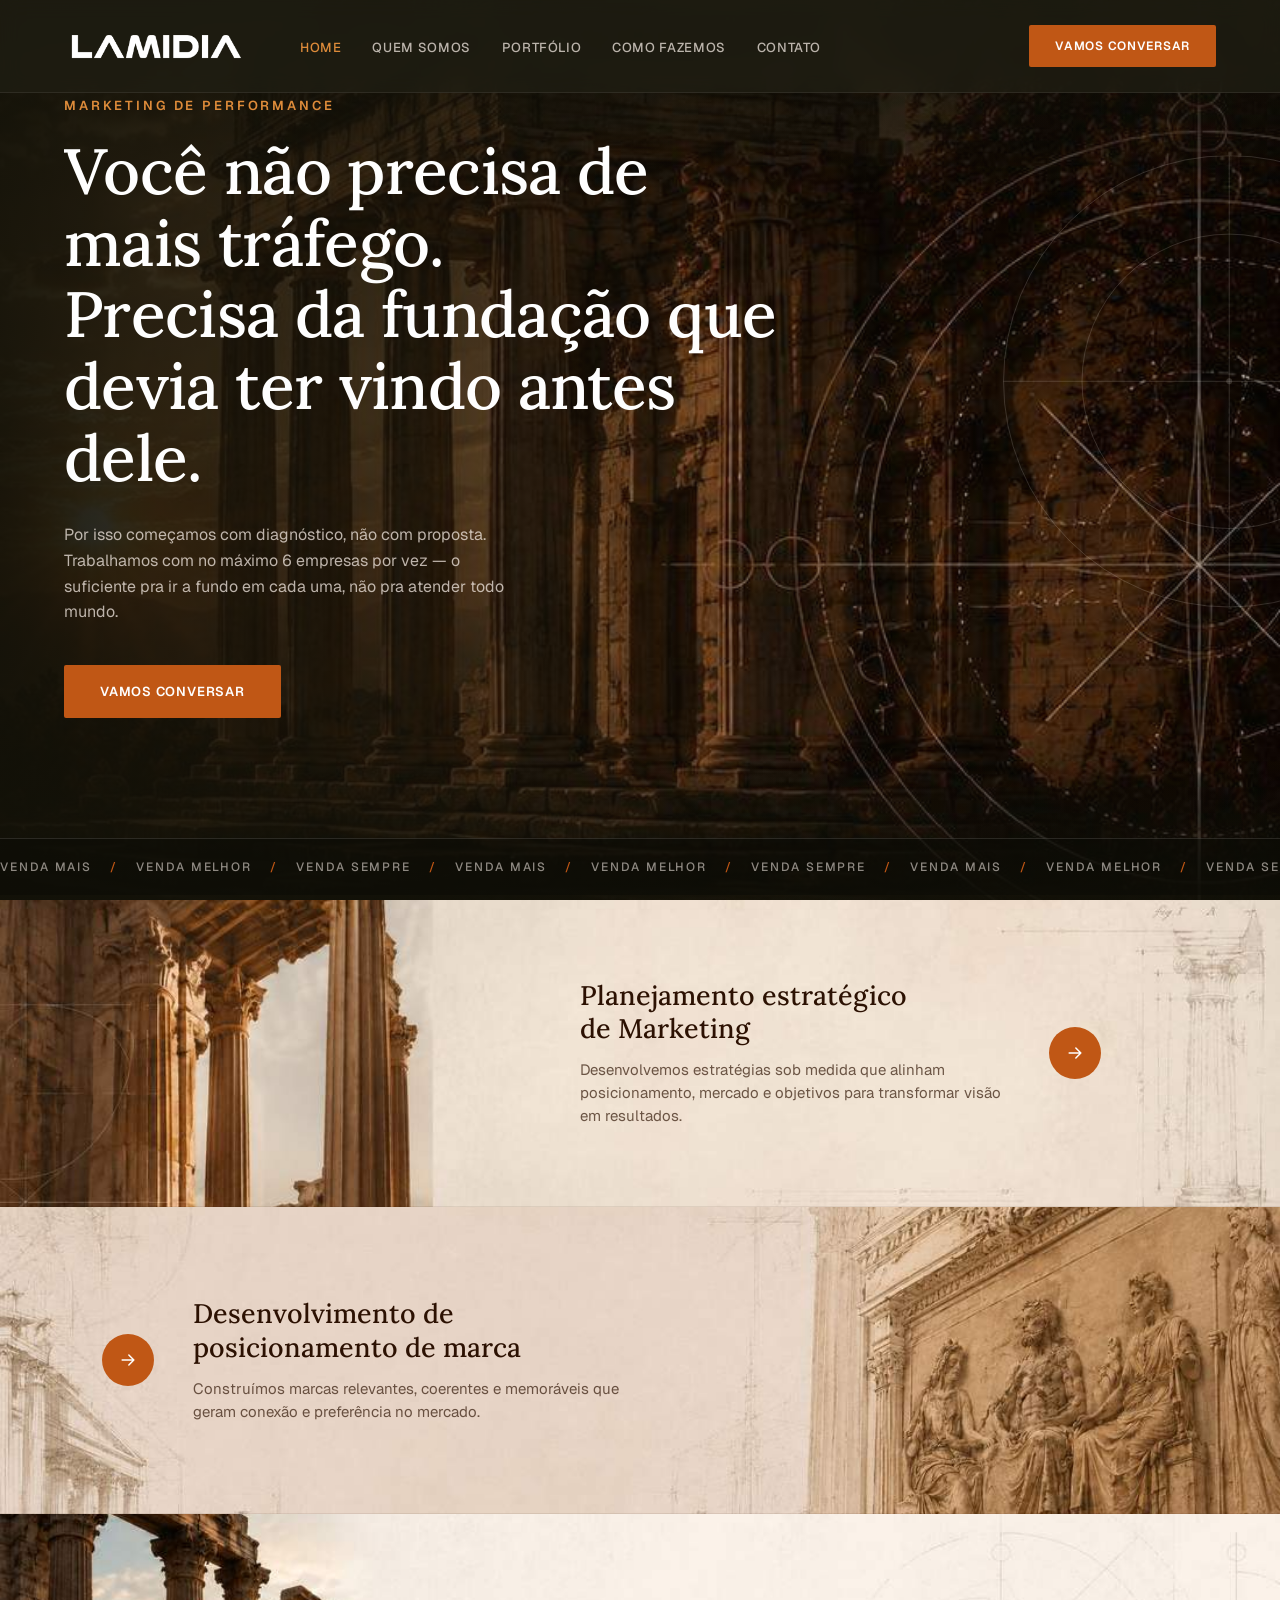
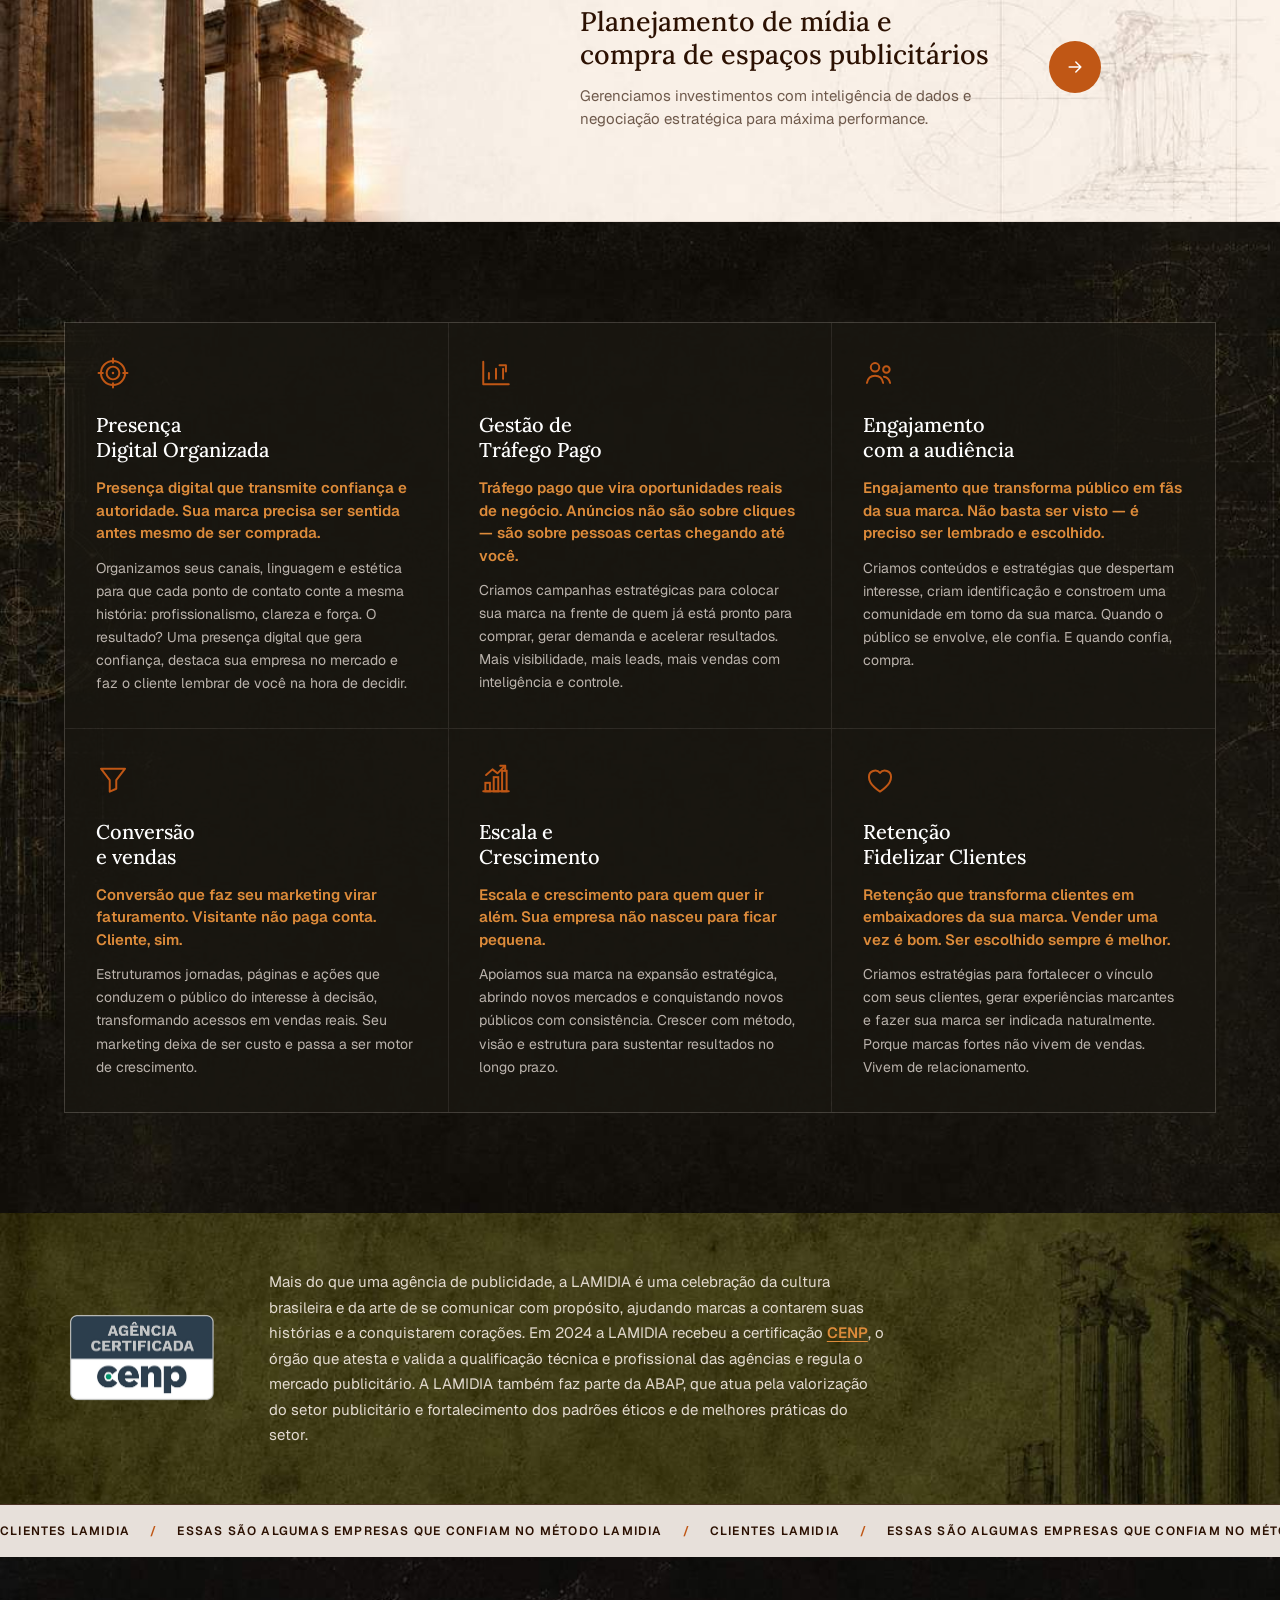
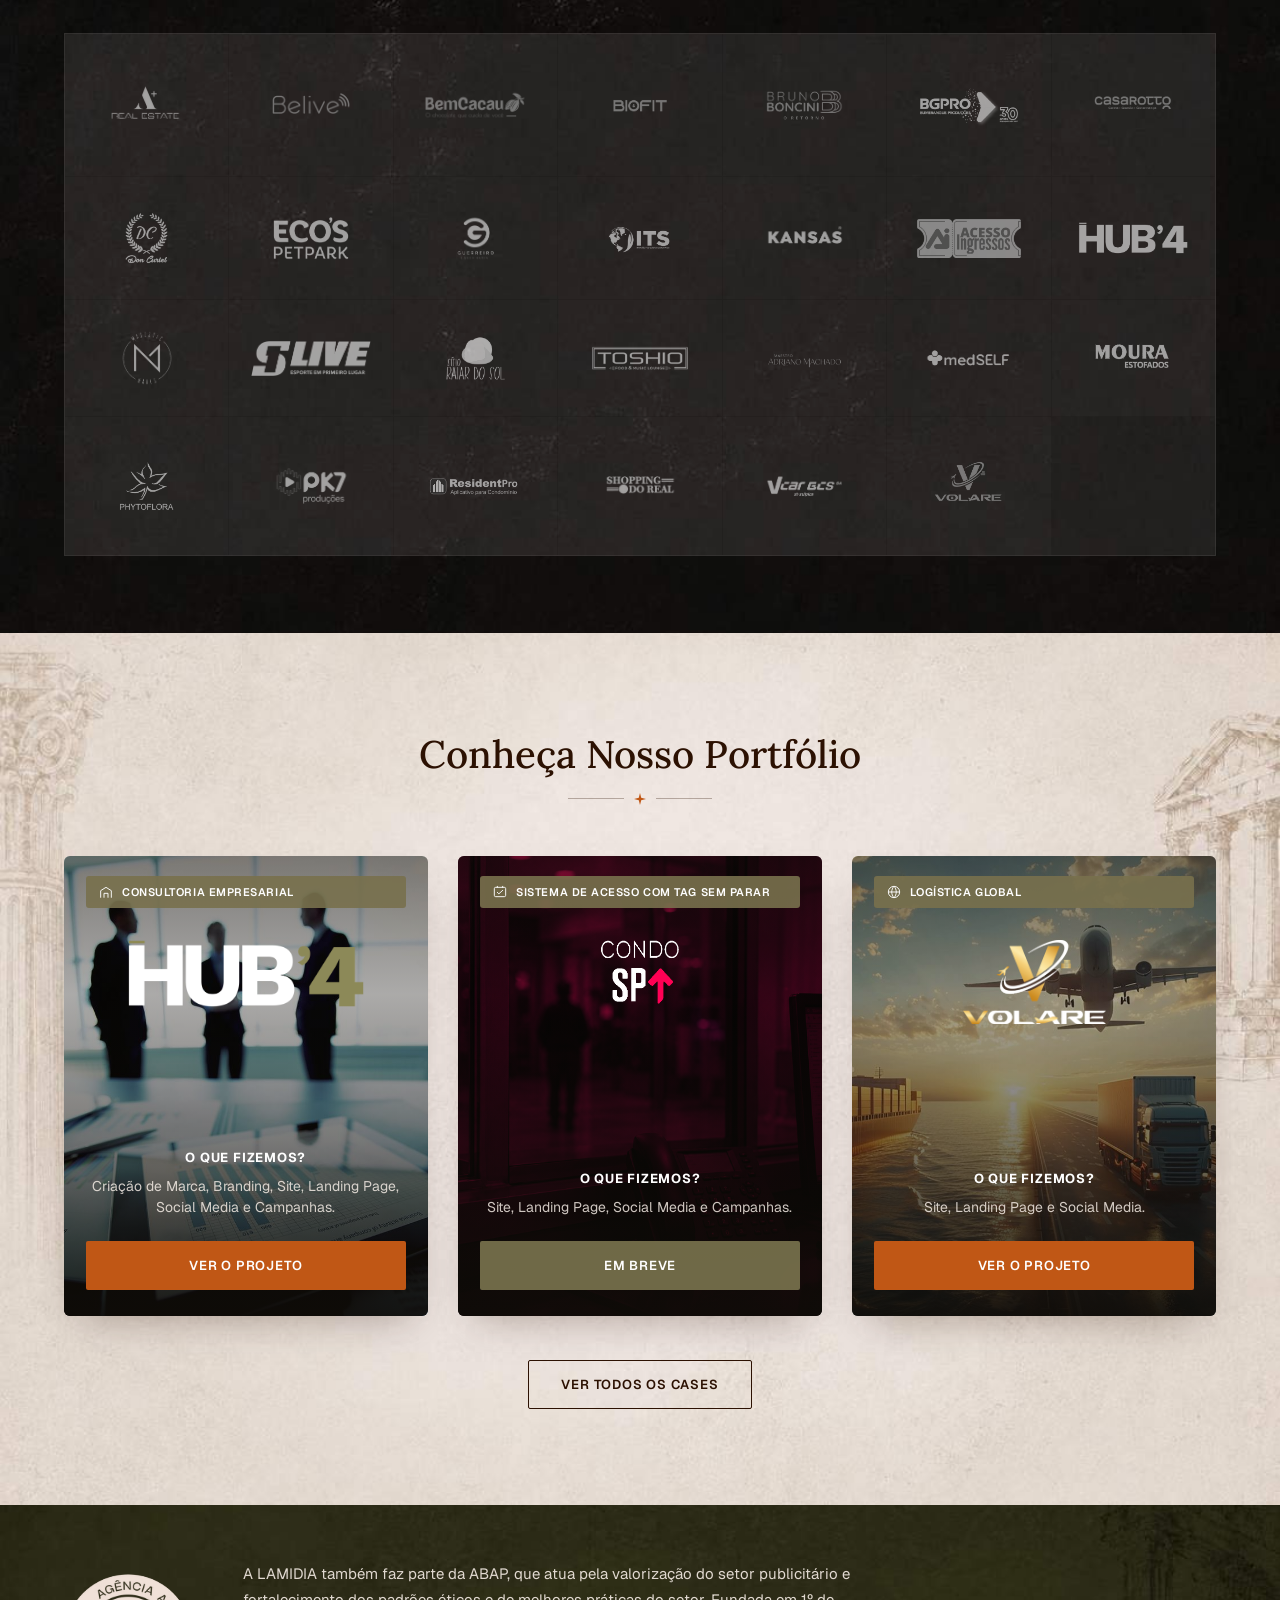
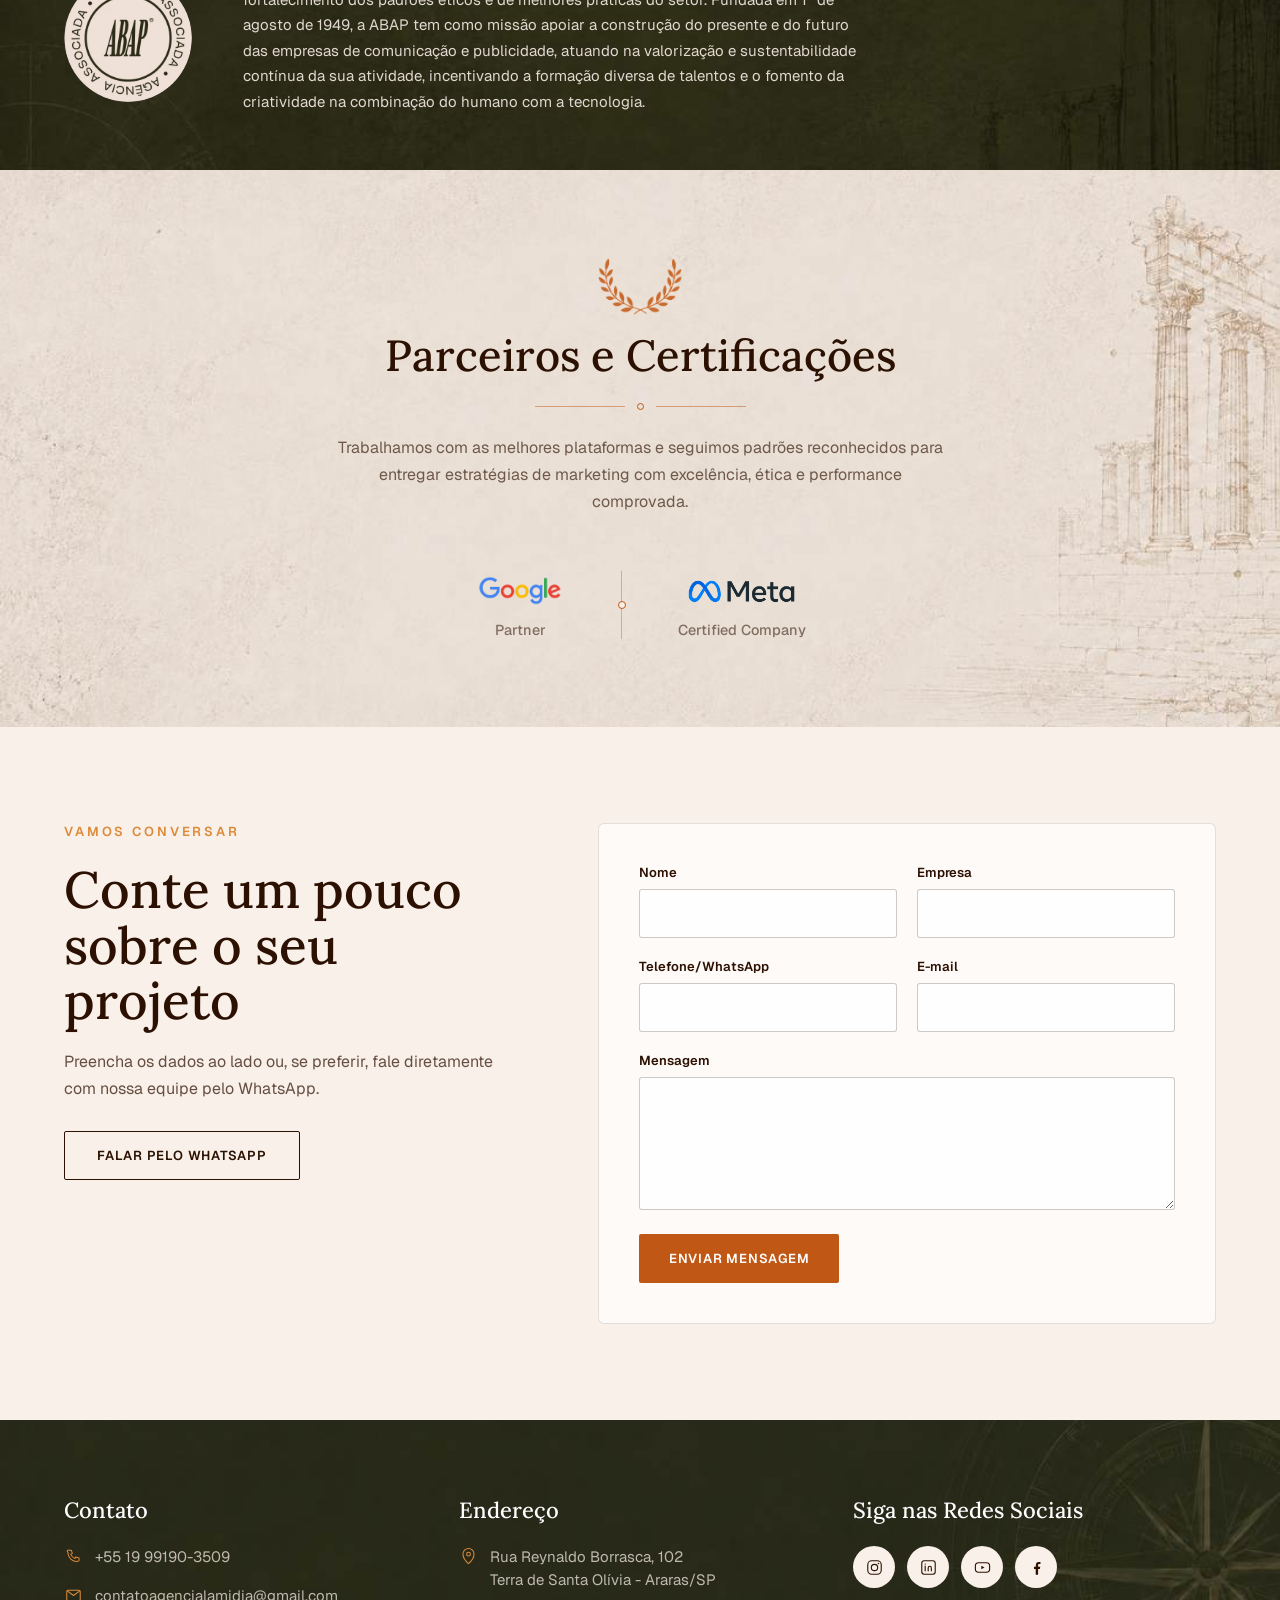
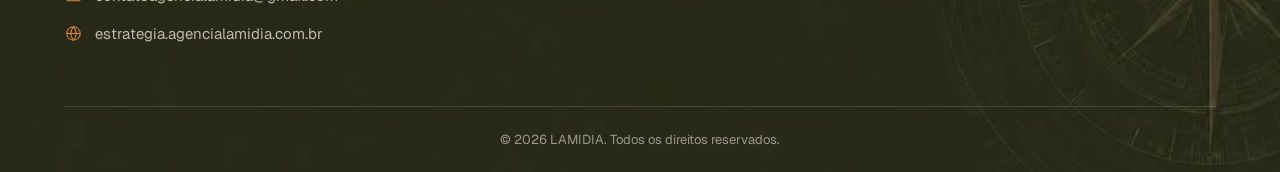
==== commit 66dfff1a: "Ajusta links e layout mobile da home" ====
--- a/index.html
+++ b/index.html
@@ -216,7 +216,9 @@
   <section class="certified" style="background-image:url('images/section4-bg.jpg');">
     <div class="container">
       <div class="certified__inner">
-        <img src="images/cenp-badge.png" alt="Selo Agência Certificada CENP" class="certified__badge" loading="lazy" width="220" height="136">
+        <a href="https://www.cenp.com.br/" class="certified__badge-link" target="_blank" rel="noopener noreferrer" aria-label="Visitar o site oficial da CENP">
+          <img src="images/cenp-badge.png" alt="Selo Agência Certificada CENP" class="certified__badge" loading="lazy" width="220" height="136">
+        </a>
         <p class="certified__text">
           Mais do que uma agência de publicidade, a LAMIDIA é uma celebração da cultura brasileira e da arte de se comunicar com propósito, ajudando marcas a contarem suas histórias e a conquistarem corações. Em 2024 a LAMIDIA recebeu a certificação <a href="https://www.cenp.com.br/" target="_blank" rel="noopener noreferrer">CENP</a>, o órgão que atesta e valida a qualificação técnica e profissional das agências e regula o mercado publicitário. A LAMIDIA também faz parte da ABAP, que atua pela valorização do setor publicitário e fortalecimento dos padrões éticos e de melhores práticas do setor.
         </p>
@@ -298,7 +300,7 @@
             <div class="portfolio-card__body">
               <h3 class="portfolio-card__q">O que fizemos?</h3>
               <p class="portfolio-card__desc">Criação de Marca, Branding, Site, Landing Page, Social Media e Campanhas.</p>
-              <span class="btn btn--primary portfolio-card__cta portfolio-card__cta--soon" aria-label="Ver o projeto HUB4">Ver o projeto</span>
+              <a href="case-hub4.html" class="btn btn--primary portfolio-card__cta" aria-label="Ver o projeto HUB4">Ver o projeto</a>
             </div>
           </div>
         </article>
@@ -314,7 +316,7 @@
             <div class="portfolio-card__body">
               <h3 class="portfolio-card__q">O que fizemos?</h3>
               <p class="portfolio-card__desc">Site, Landing Page, Social Media e Campanhas.</p>
-              <span class="btn btn--primary portfolio-card__cta portfolio-card__cta--soon" aria-label="Ver o projeto Condo SP">Ver o projeto</span>
+              <span class="btn btn--primary portfolio-card__cta portfolio-card__cta--soon" aria-label="Case Condo SP em breve">Em breve</span>
             </div>
           </div>
         </article>
@@ -330,7 +332,7 @@
             <div class="portfolio-card__body">
               <h3 class="portfolio-card__q">O que fizemos?</h3>
               <p class="portfolio-card__desc">Site, Landing Page e Social Media.</p>
-              <span class="btn btn--primary portfolio-card__cta portfolio-card__cta--soon" aria-label="Ver o projeto Volare Logística">Ver o projeto</span>
+              <a href="volare-logistica.html" class="btn btn--primary portfolio-card__cta" aria-label="Ver o projeto Volare Logística">Ver o projeto</a>
             </div>
           </div>
         </article>
@@ -347,7 +349,9 @@
   <section class="certified certified--abap" style="background-image:url('images/section7-bg.jpg');">
     <div class="container">
       <div class="certified__inner">
-        <img src="images/abap-badge.png" alt="Selo Agência Associada ABAP" class="certified__badge certified__badge--round" loading="lazy" width="176" height="176">
+        <a href="https://www.abap.com.br/" class="certified__badge-link" target="_blank" rel="noopener noreferrer" aria-label="Visitar o site oficial da ABAP">
+          <img src="images/abap-badge.png" alt="Selo Agência Associada ABAP" class="certified__badge certified__badge--round" loading="lazy" width="176" height="176">
+        </a>
         <p class="certified__text">
           A LAMIDIA também faz parte da ABAP, que atua pela valorização do setor publicitário e fortalecimento dos padrões éticos e de melhores práticas do setor. Fundada em 1º de agosto de 1949, a ABAP tem como missão apoiar a construção do presente e do futuro das empresas de comunicação e publicidade, atuando na valorização e sustentabilidade contínua da sua atividade, incentivando a formação diversa de talentos e o fomento da criatividade na combinação do humano com a tecnologia.
         </p>
--- a/css/style.css
+++ b/css/style.css
@@ -492,6 +492,18 @@
   display: flex;
   align-items: center;
   gap: clamp(28px, 4vw, 56px);
+}
+
+.certified__badge-link {
+  display: inline-flex;
+  flex-shrink: 0;
+  line-height: 0;
+}
+
+.certified__badge-link:focus-visible {
+  outline: 2px solid var(--accent);
+  outline-offset: 5px;
+  border-radius: 10px;
 }
 
 .certified__badge {
@@ -1607,6 +1619,8 @@
 @media (max-width: 860px) {
   .fstrip__block {
     min-height: 0;
+    flex-direction: column;
+    align-items: stretch;
     background-image: none !important;
     border-bottom: none;
   }
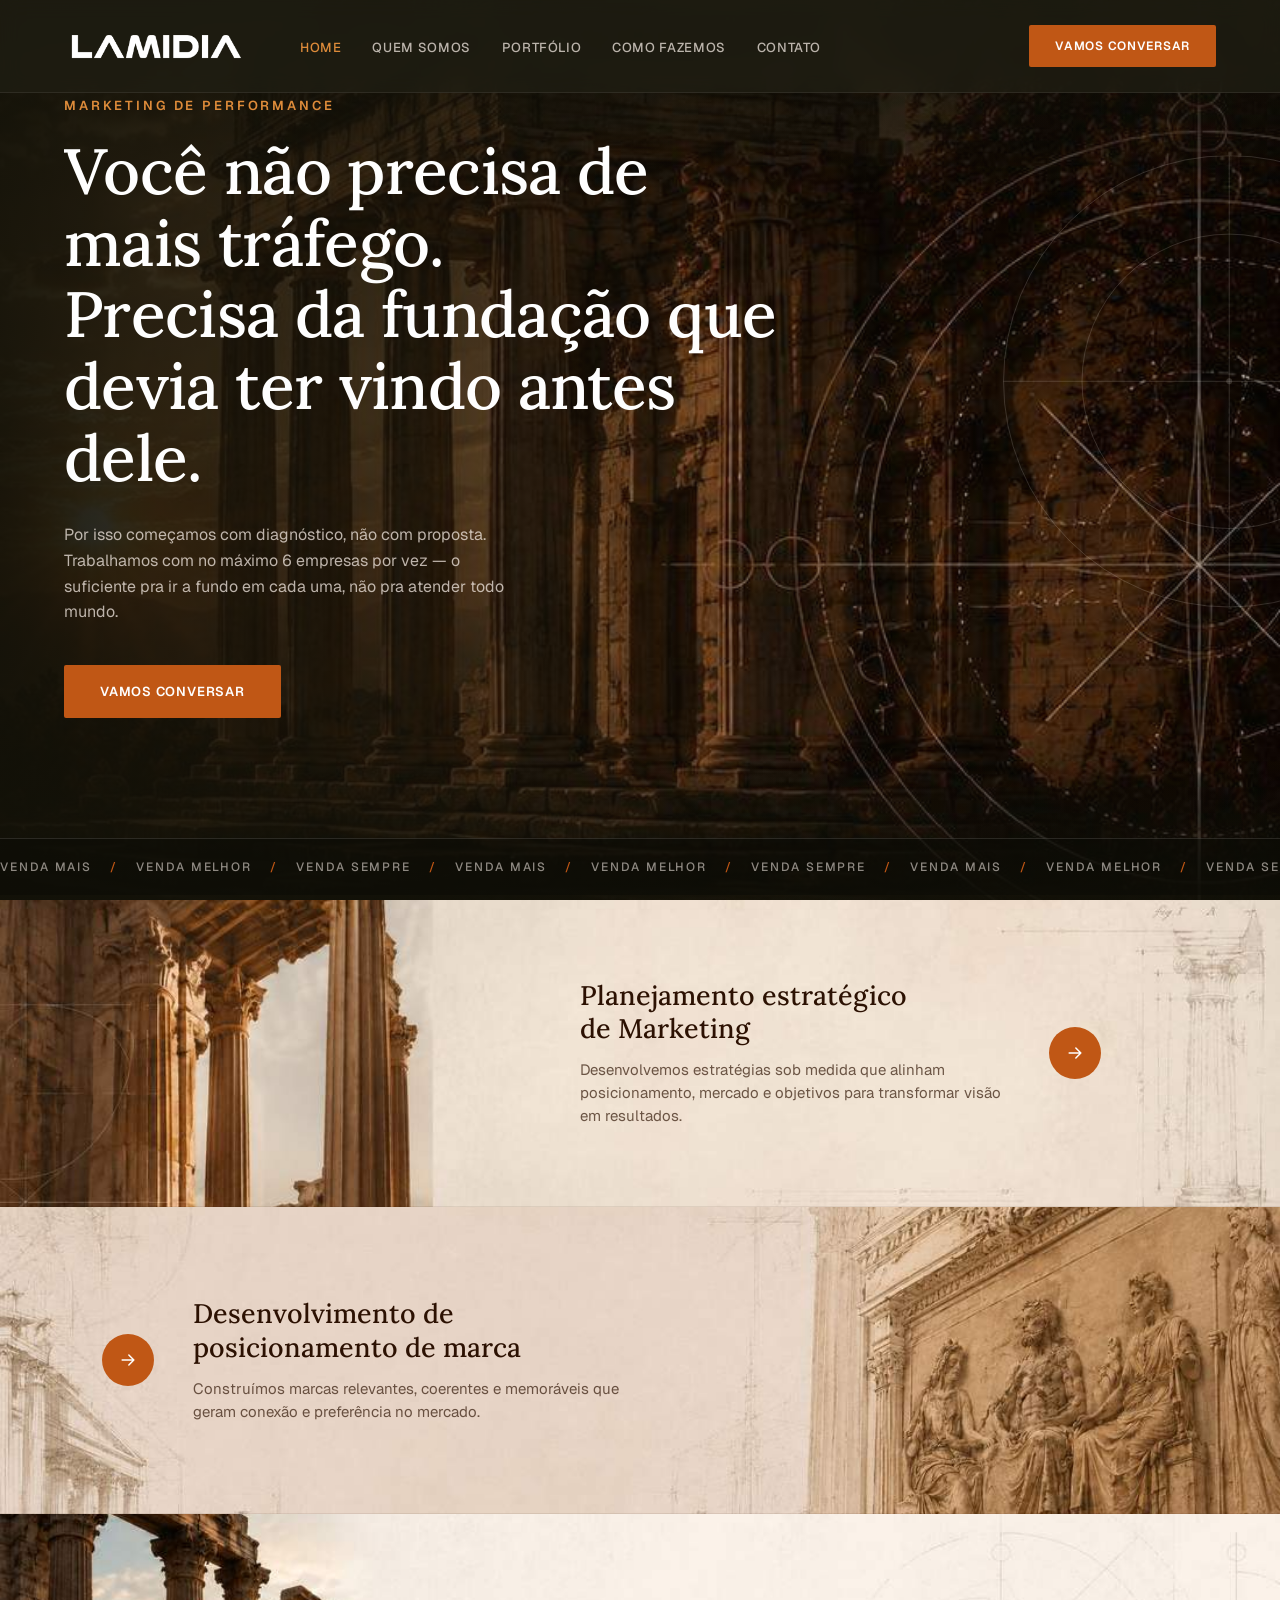
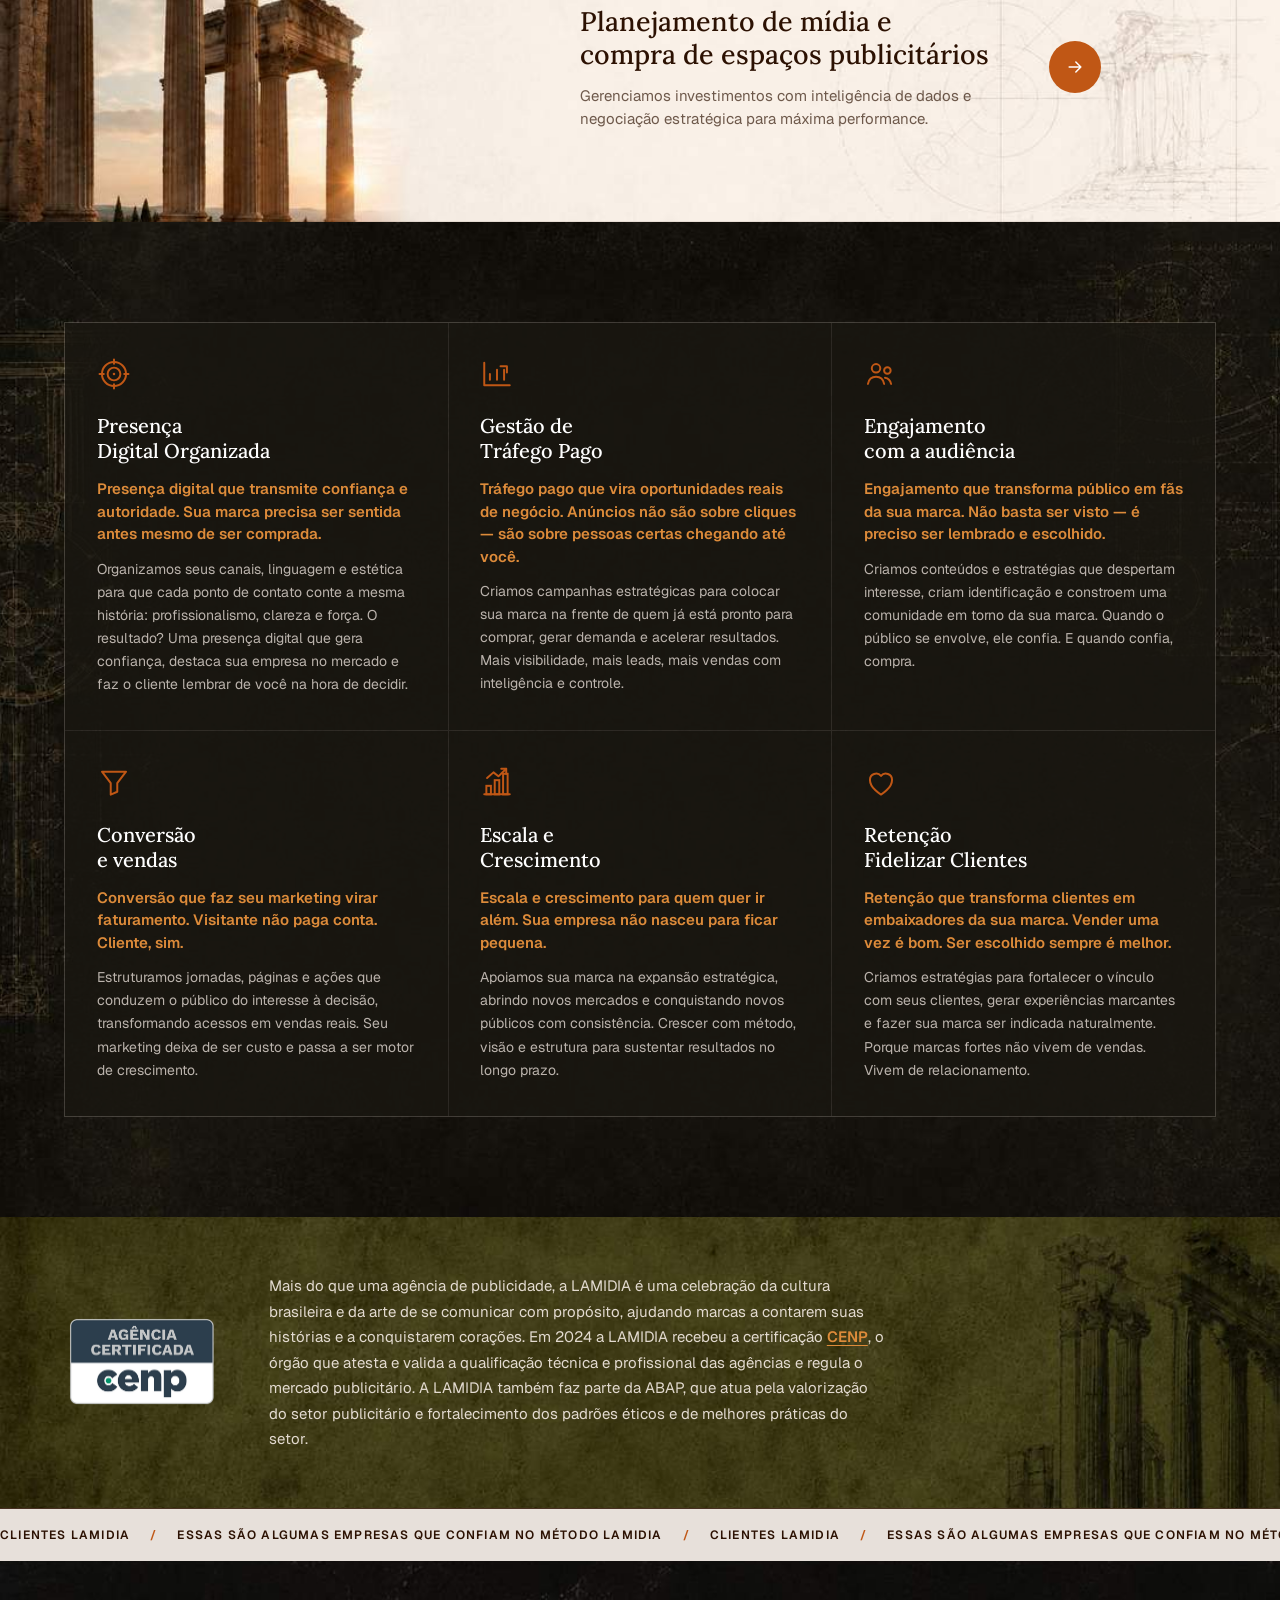
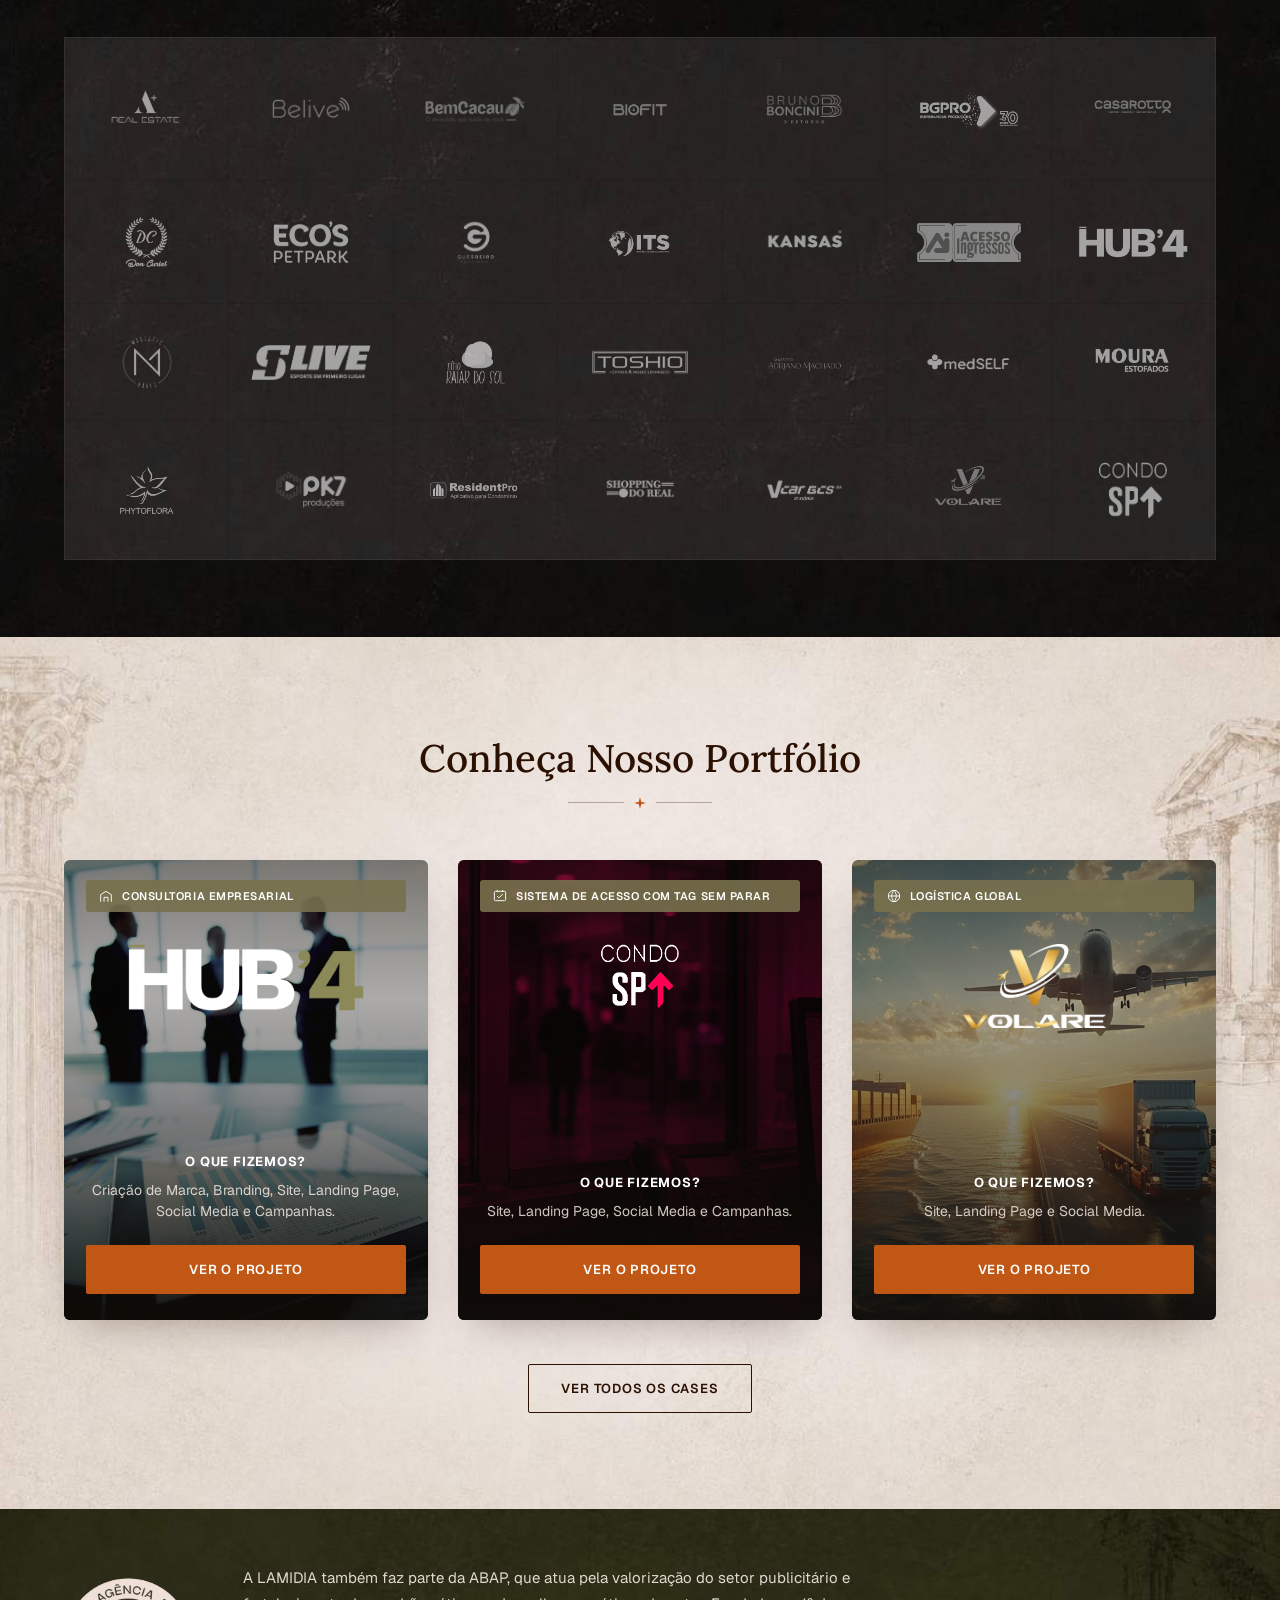
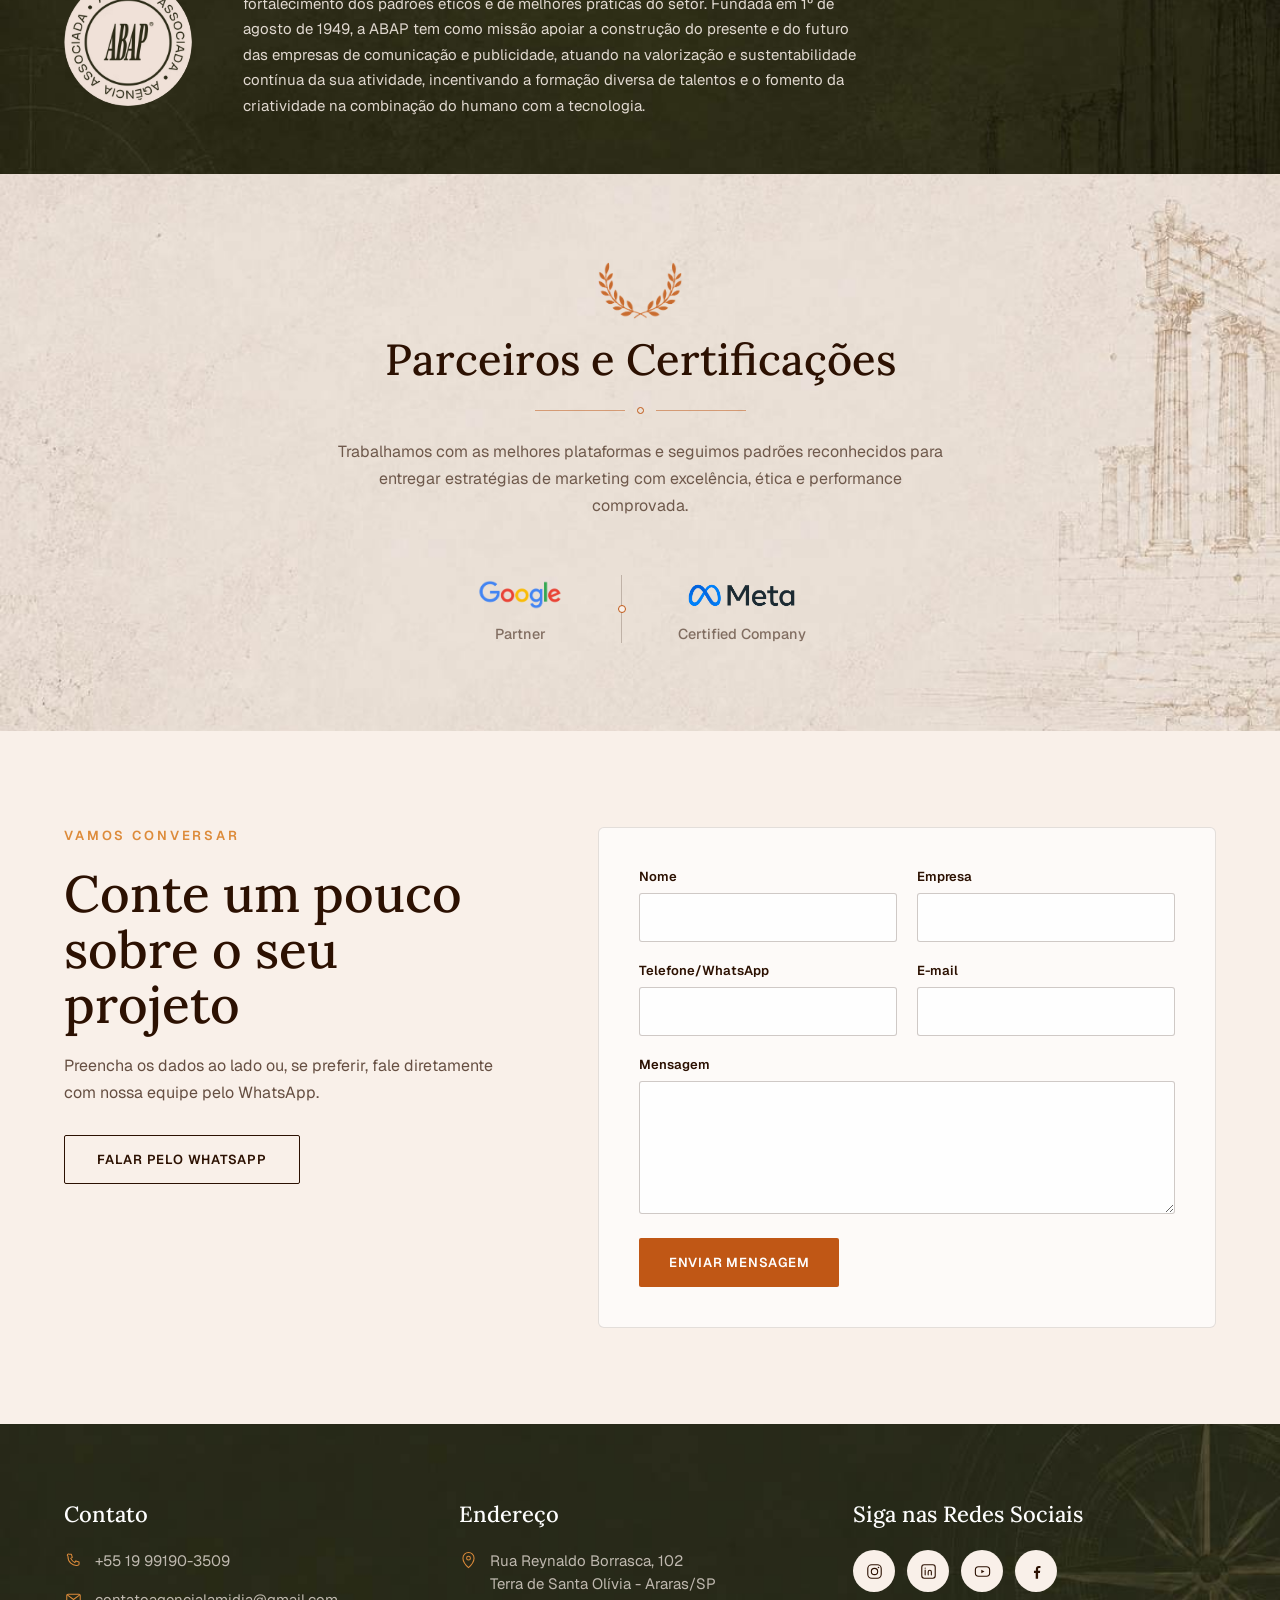
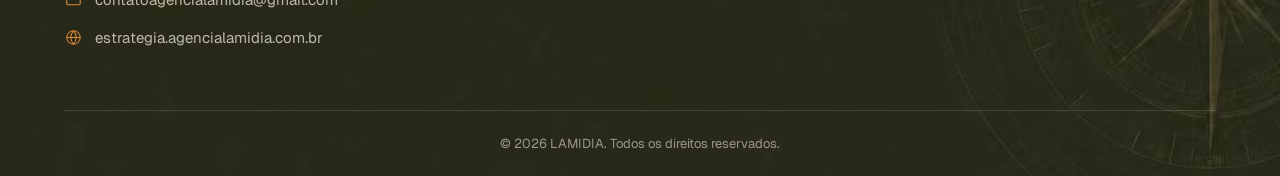
==== commit 8c252118: "Publica case Condo SP e atualiza portfolio" ====
--- a/index.html
+++ b/index.html
@@ -270,6 +270,7 @@
         <div class="client-logo"><img src="images/clients/logo-25.png" alt="Shopping Do Real" loading="lazy"></div>
         <div class="client-logo"><img src="images/clients/logo-26.png" alt="Vcar" class="client-logo__img--large120" loading="lazy"></div>
         <div class="client-logo"><img src="images/clients/logo-27.png" alt="Volare" loading="lazy"></div>
+        <div class="client-logo"><img src="images/logo-clientes-sem-fundo/CONDO-SP.png" alt="Condo SP" loading="lazy"></div>
       </div>
 
     </div>
@@ -316,7 +317,7 @@
             <div class="portfolio-card__body">
               <h3 class="portfolio-card__q">O que fizemos?</h3>
               <p class="portfolio-card__desc">Site, Landing Page, Social Media e Campanhas.</p>
-              <span class="btn btn--primary portfolio-card__cta portfolio-card__cta--soon" aria-label="Case Condo SP em breve">Em breve</span>
+              <a href="case-condo-sp.html" class="btn btn--primary portfolio-card__cta" aria-label="Ver o projeto Condo SP">Ver o projeto</a>
             </div>
           </div>
         </article>
--- a/css/style.css
+++ b/css/style.css
@@ -437,10 +437,83 @@
 }
 
 .service-card {
+  position: relative;
+  isolation: isolate;
+  overflow: hidden;
   background: rgba(20, 18, 12, 0.82);
+  border: 1px solid transparent;
   padding: clamp(28px, 2.6vw, 44px) clamp(24px, 2.4vw, 38px);
   display: flex;
   flex-direction: column;
+  transition:
+    background-color .4s var(--ease),
+    border-color .4s var(--ease),
+    box-shadow .4s var(--ease),
+    transform .4s var(--ease);
+}
+
+.service-card::before,
+.service-card::after {
+  content: '';
+  position: absolute;
+  pointer-events: none;
+  opacity: 0;
+  z-index: 0;
+  transition: opacity .45s var(--ease), transform .6s var(--ease);
+}
+
+.service-card::before {
+  inset: -30%;
+  background:
+    radial-gradient(circle at 24% 18%, rgba(255, 255, 255, 0.17), transparent 34%),
+    radial-gradient(circle at 82% 86%, rgba(211, 95, 14, 0.2), transparent 42%);
+  transform: scale(.86);
+}
+
+.service-card::after {
+  inset: 0;
+  background: linear-gradient(118deg, transparent 18%, rgba(255, 255, 255, 0.1) 48%, transparent 76%);
+  transform: translateX(-28%);
+}
+
+.service-card > * {
+  position: relative;
+  z-index: 1;
+}
+
+@media (hover: hover) and (pointer: fine) {
+  .service-card:hover {
+    background-color: rgba(31, 28, 20, 0.88);
+    border-color: rgba(249, 240, 233, 0.2);
+    box-shadow:
+      inset 0 1px 0 rgba(255, 255, 255, 0.14),
+      inset 0 0 32px rgba(249, 240, 233, 0.04),
+      0 18px 42px rgba(0, 0, 0, 0.3);
+    transform: translateY(-3px);
+    z-index: 2;
+  }
+
+  .service-card:hover::before {
+    opacity: 1;
+    transform: scale(1);
+  }
+
+  .service-card:hover::after {
+    opacity: .7;
+    transform: translateX(18%);
+  }
+}
+
+@media (prefers-reduced-motion: reduce) {
+  .service-card,
+  .service-card::before,
+  .service-card::after {
+    transition: none;
+  }
+
+  .service-card:hover {
+    transform: none;
+  }
 }
 
 .service-card__icon {
@@ -1625,23 +1698,16 @@
     border-bottom: none;
   }
   .fstrip__block::before {
-    content: '';
-    display: block;
-    width: 100%;
-    height: 180px;
-    background-image: inherit;
-    background-size: cover;
-    background-repeat: no-repeat;
+    content: none;
+    display: none;
   }
-  .fstrip__block--a::before { background-position: left center; }
-  .fstrip__block--b::before { background-position: right center; }
 
   .fstrip__inner {
     flex-direction: column;
     align-items: flex-start;
     justify-content: flex-start !important;
-    padding: 28px clamp(24px, 6vw, 48px) 36px !important;
-    gap: 20px;
+    padding: 22px clamp(24px, 6vw, 48px) 26px !important;
+    gap: 14px;
   }
   .fstrip__block--b .fstrip__inner { flex-direction: column-reverse; }
   .fstrip__text { max-width: 100%; }
